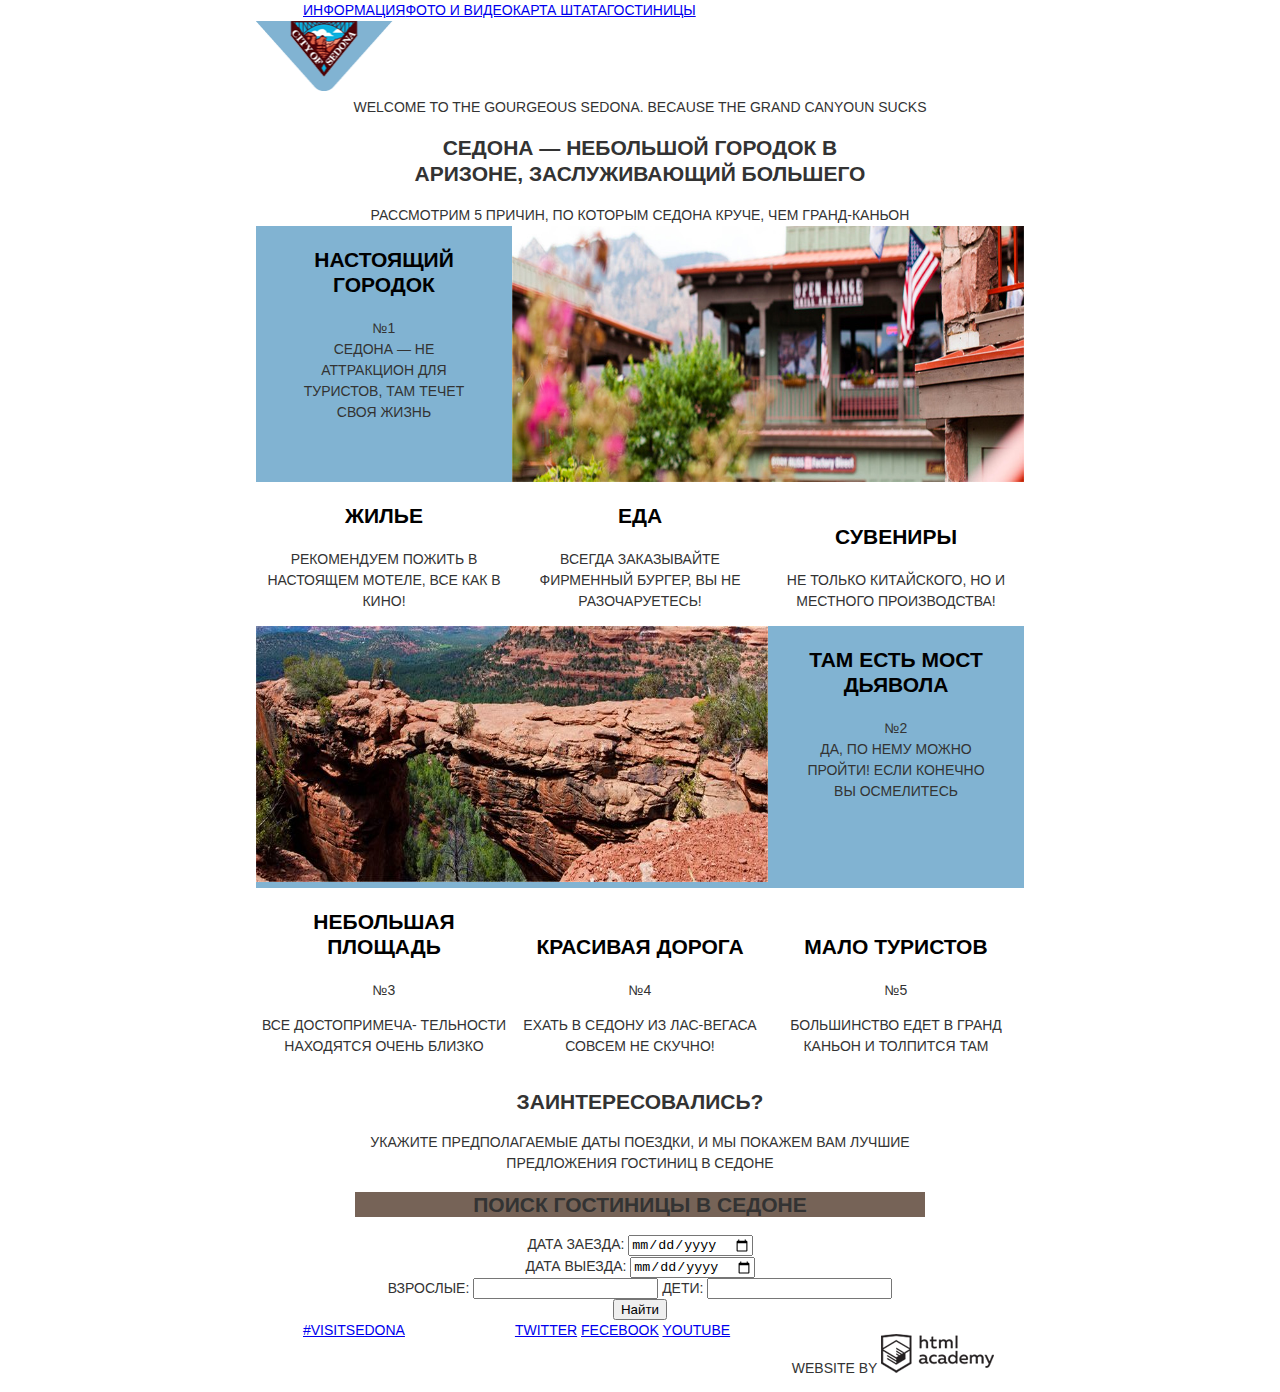
==== index.html @ 5620d28d "сетка" ====
<!DOCTYPE html>
<html lang="ru">
<head>
    <meta charset="utf-8">
    <title>Седона</title>
    <link rel="stylesheet" type="text/css" href="css/normolize.css">
    <link rel="stylesheet" href="css/style.css">
</head>
<body>
    <header class="main-header container">
        <nav class="main-navigation">
            <ul>
                <li><a href="#">Информация</a></li>
                <li><a href="#">Фото и видео</a></li>
                <li><a href="#">Карта штата</a></li>
                <li><a href="hotels.html">Гостиницы</a></li>
            </ul>
            <a class="main-logo">
                <img class="main-label" src="img/logo.png" alt="city of sedona" width="137" height="70">
            </a>
        </nav>
    </header>

    <main class="container">
        <section class="promo text-alignment">
            <span class="promo-logo">Welcome To the gourgeous Sedona. Because the Grand Canyoun Sucks</span>
        </section>
        <h2 class="slogan">Седона — небольшой городок в Аризоне, заслуживающий большего</h2>
        <section class="features">
            <div class="slogan-features">
                <span>Рассмотрим 5 причин, по которым Седона круче, чем Гранд-Каньон</span>
            </div>
            <figure class="feature clearfix">
                <img class="block-right" src="img/feature-1.jpg" alt="Город - Седона" width="800" height="256">
                <div class="info-feature block-left">
                    <h3>Настоящий городок</h3>
                    <span>№1</span>
                    <figcaption>Седона — не аттракцион для туристов, там течет своя жизнь</figcaption>
                </div>
            </figure>

            <ul class="attractions column-grid">
                <li>
                    <h3>Жилье</h3>
                    <p>Рекомендуем пожить в настоящем мотеле, все как в кино!</p>
                </li>
                <li>
                    <h3>Еда</h3>
                    <p>Всегда заказывайте фирменный бургер, вы не разочаруетесь!</p>
                </li>
                <li>
                    <h3>Сувениры</h3>
                    <p>Не только китайского, но и местного производства!</p>
                </li>
            </ul>

            <figure class="feature clearfix">
                <img class="box-left" src="img/feature-2.jpg" alt="Город - Седона" width="800" height="256">
                <div class="info-feature block-right">
                    <h3>Там есть мост дьявола</h3>
                    <span>№2</span>
                    <figcaption>Да, по нему можно пройти! Если конечно вы осмелитесь</figcaption>
                </div>
            </figure>

            <ul class="features-3-5 column-grid">
                <li>
                    <h3>Небольшая площадь</h3>
                    <span>№3</span>
                    <p>Все достопримеча- тельности находятся очень близко</p>
                </li>
                <li>
                    <h3>Красивая дорога</h3>
                    <span>№4</span>
                    <p>Ехать в Седону из Лас-Вегаса совсем не скучно!</p>
                </li>
                <li>
                    <h3>Мало туристов</h3>
                    <span>№5</span>
                    <p>Большинство едет в гранд каньон и толпится там</p>
                </li>
            </ul>
        </section>

        <section class="index-form container text-alignment">
            <h2>Заинтересовались?</h2>
            <span>Укажите предполагаемые даты поездки, и мы покажем вам лучшие предложения гостиниц в Седоне</span>
            <section class="card">
                <h2>Поиск гостиницы в Седоне</h2>
                <form class="card-form" action="?" method="get" name="index-form">
                    <label>Дата заезда:
                        <input type="date" name="arrival-date">
                        <i class="icon-calendar" tabindex="0"></i>
                    </label>
                    <label>Дата выезда:
                        <input type="date" name="date-departure">
                        <i class="icon-calendar" tabindex="0"></i>
                    </label>
                    <div class="form-people">
                        <label>Взрослые:
                            <i class="icon-plus" tabindex="0"></i>
                            <input type="number" name="adult" min="1">
                            <i class="icon-minus" tabindex="0"></i>
                        </label>
                        <label>Дети:
                            <i class="icon-plus" tabindex="0"></i>
                            <input type="number" name="child" min="0">
                            <i class="icon-minus" tabindex="0"></i>
                        </label>
                    </div>
                    <button type="submit" class="btn">Найти</button>
                </form>
            </section>
        </section>
    </main>

    <footer class="main-footer container clearfix">
        <div class="footer-hashtag block-left">
            <a href="#">#visitsedona</a>
        </div>
        <div class="footer-social block-left">
            <a class="social-btn social-btn-tw" href="#">Twitter</a>
            <a class="social-btn social-btn-fb" href="#">Fecebook</a>
            <a class="social-btn social-btn-inst" href="#">Youtube</a>
        </div>
        <div class="footer-copyright block-right">
            <p>Website by
                <a href="https://htmlacademy.ru"><img src="img/copyright.png" alt="htmlacademy" width="113" height="39"></a>
            </p>
        </div>
    </footer>
</body>
</html>
---- css/style.css ----
body {
    font-family: "PT Sans", "Tahoma", sans-serif;
    font-size: 14px;
    line-height: 1.5;
    color: #333;
    text-transform: uppercase;
    margin: 0;
    padding: 0;
}

h2 {
    font-size: 21px;
    line-height: 1.238;
}

h3 {
    font-size: 21px;
    line-height: 1.2;
    color: #000;
}

.block-left{
    float: left;
}

.block-right{
    float: right;
}

.container {
    margin: 0 auto;
    width: 768px;
    box-sizing: border-box;
}

.clearfix::after {
    content: "";
    clear: both;
    display: table;
}

.text-alignment{
    text-align: center;
}

.main-navigation ul{
    font-size: 0;
    padding-left: 47px;
    padding-right: 47px;
}

.main-navigation li{
    display: inline-block;
    font-size: 14px;
}

/*index*/

.slogan {
    text-align: center;
    width: 460px;
    margin-left: auto;
    margin-right: auto;
}

.slogan-features{
    text-align: center;
}

.feature {
    background-color: #81b3d2;
    margin: 0;
}

.feature img {
    width: 512px;
}

.feature .info-feature {
    box-sizing: border-box;
    width: 256px;
    text-align: center ;
    padding-left: 30px;
    padding-right: 30px;
}

.column-grid {
    font-size: 0;
    padding: 0;
    text-align: center;
}

.column-grid li {
    display: inline-block;
    width: 256px;
    font-size: 14px;
}

.index-form {
    width: 570px;
}

.card h2 {
    background-color: #766357;
    height: 25px;
}

.card-form > label {
    display: block;
}

/*hotels*/

.container-hotels {
    padding-left: 46px;
    padding-right: 46px;
}

.hotels-form fieldset {
    width: 160px;
    padding: 0;
}

.hotels-form fieldset:first-child {
    margin-right: 80px;
}

.hotels-form fieldset:last-of-type {
    width: 230px;
}

.hotels-form label {
    display: block;
    di
}

.hotels-form .btn {
    margin-right: 45px;
}

.sorting {
    padding: 0;
    font-size: 0;
}

.sorting li{
    display: inline-block;
    font-size: 12px
}

.search-results {
    border-collapse: collapse;
    width: 100%;
}

 .td-image{
     width: 135px;
 }

.main-footer {
    padding-left: 47px;
    padding-right: 30px;
}

.footer-social {
    padding-left: 110px;
}
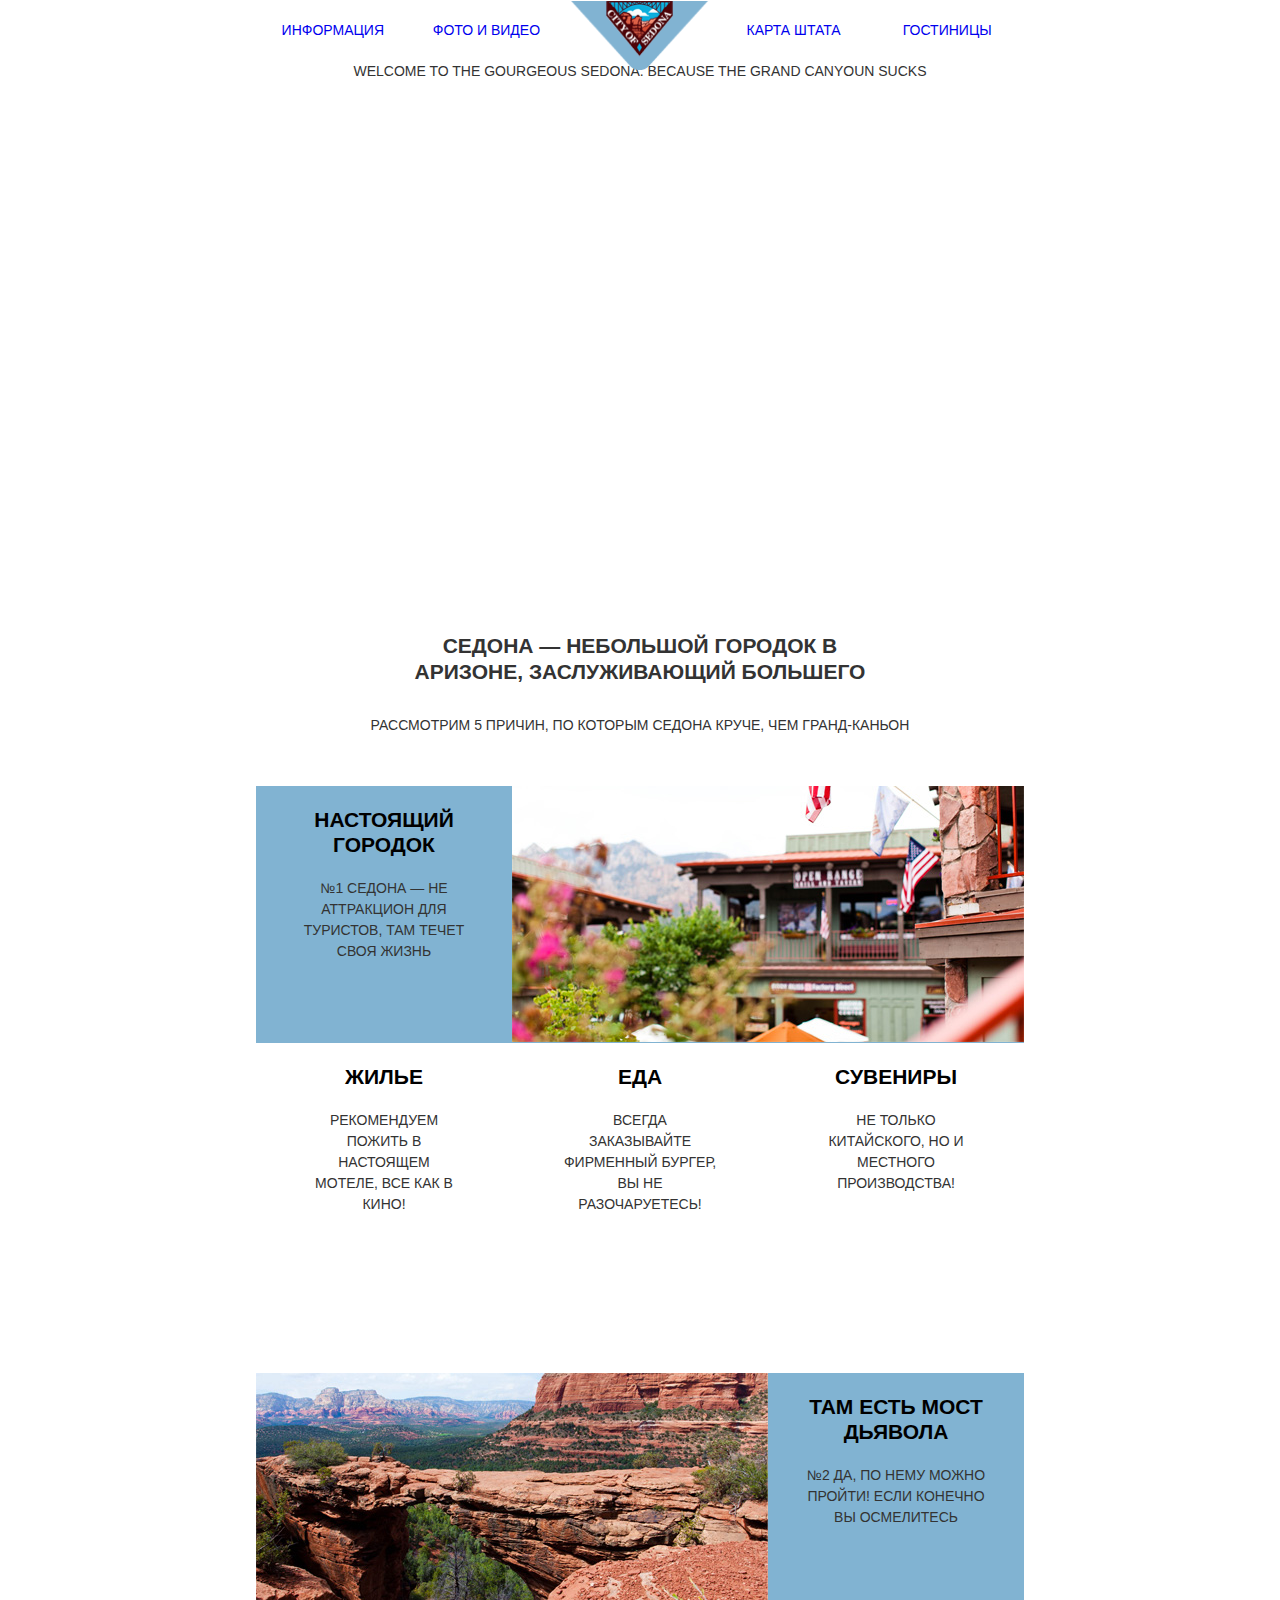
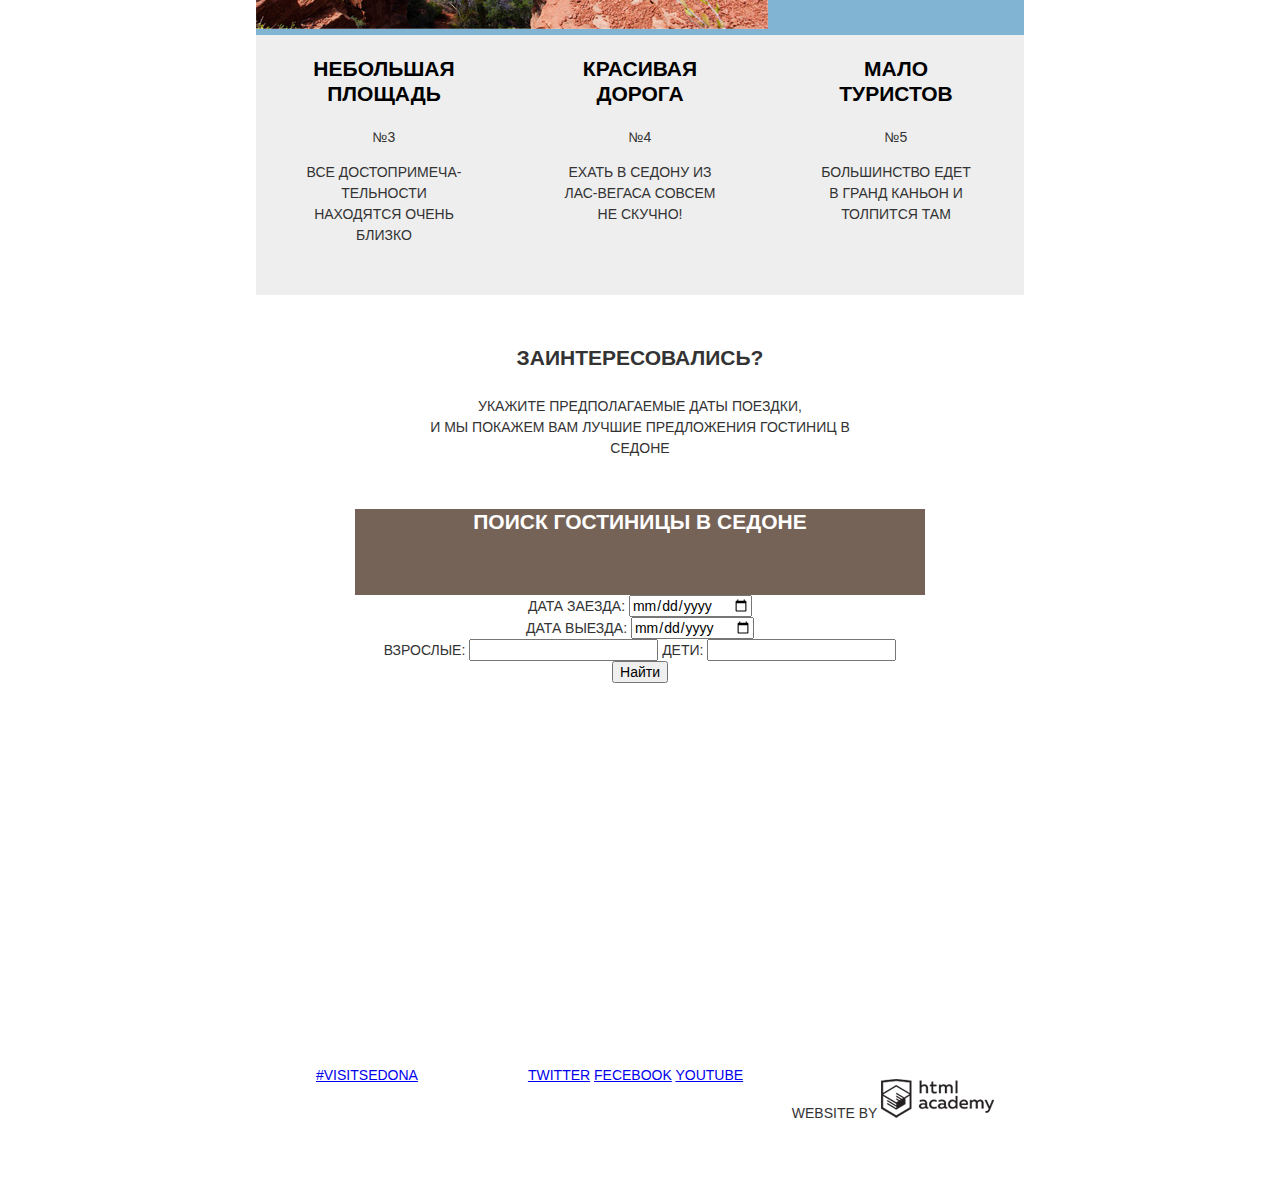
==== commit 9f86752c: "сетка" ====
--- a/index.html
+++ b/index.html
@@ -3,26 +3,26 @@
 <head>
     <meta charset="utf-8">
     <title>Седона</title>
-    <link rel="stylesheet" type="text/css" href="css/normolize.css">
+    <link rel="stylesheet" type="text/css" href="css/normalize.css">
     <link rel="stylesheet" href="css/style.css">
 </head>
 <body>
     <header class="main-header container">
         <nav class="main-navigation">
-            <ul>
+            <ul class="clearfix">
                 <li><a href="#">Информация</a></li>
                 <li><a href="#">Фото и видео</a></li>
+                <li><a href="hotels.html">Гостиницы</a></li>
                 <li><a href="#">Карта штата</a></li>
-                <li><a href="hotels.html">Гостиницы</a></li>
             </ul>
             <a class="main-logo">
-                <img class="main-label" src="img/logo.png" alt="city of sedona" width="137" height="70">
+                <img src="img/logo.png" alt="city of sedona" width="137" height="70">
             </a>
         </nav>
     </header>
 
     <main class="container">
-        <section class="promo text-alignment">
+        <section class="promo text-center">
             <span class="promo-logo">Welcome To the gourgeous Sedona. Because the Grand Canyoun Sucks</span>
         </section>
         <h2 class="slogan">Седона — небольшой городок в Аризоне, заслуживающий большего</h2>
@@ -32,11 +32,11 @@
             </div>
             <figure class="feature clearfix">
                 <img class="block-right" src="img/feature-1.jpg" alt="Город - Седона" width="800" height="256">
-                <div class="info-feature block-left">
+                <figcaption class="info-feature block-left">
                     <h3>Настоящий городок</h3>
                     <span>№1</span>
-                    <figcaption>Седона — не аттракцион для туристов, там течет своя жизнь</figcaption>
-                </div>
+                    <span>Седона — не аттракцион для туристов, там течет своя жизнь</span>
+                </figcaption>
             </figure>
 
             <ul class="attractions column-grid">
@@ -56,11 +56,11 @@
 
             <figure class="feature clearfix">
                 <img class="box-left" src="img/feature-2.jpg" alt="Город - Седона" width="800" height="256">
-                <div class="info-feature block-right">
+                <figcaption class="info-feature block-right">
                     <h3>Там есть мост дьявола</h3>
                     <span>№2</span>
-                    <figcaption>Да, по нему можно пройти! Если конечно вы осмелитесь</figcaption>
-                </div>
+                    <span>Да, по нему можно пройти! Если конечно вы осмелитесь</span>
+                </figcaption>
             </figure>
 
             <ul class="features-3-5 column-grid">
@@ -82,11 +82,13 @@
             </ul>
         </section>
 
-        <section class="index-form container text-alignment">
-            <h2>Заинтересовались?</h2>
-            <span>Укажите предполагаемые даты поездки, и мы покажем вам лучшие предложения гостиниц в Седоне</span>
+        <section class="index-form container text-center">
+            <h2 class="slogan-form">Заинтересовались?</h2>
+            <span>Укажите предполагаемые даты поездки,<br> и мы покажем вам лучшие предложения гостиниц в Седоне</span>
             <section class="card">
-                <h2>Поиск гостиницы в Седоне</h2>
+                <section class="text-center">
+                    <h2>Поиск гостиницы в Седоне</h2>
+                </section>
                 <form class="card-form" action="?" method="get" name="index-form">
                     <label>Дата заезда:
                         <input type="date" name="arrival-date">
--- a/css/style.css
+++ b/css/style.css
@@ -1,3 +1,7 @@
+*, *::before, *::after {
+    box-sizing: border-box;
+}
+
 body {
     font-family: "PT Sans", "Tahoma", sans-serif;
     font-size: 14px;
@@ -6,6 +10,9 @@
     text-transform: uppercase;
     margin: 0;
     padding: 0;
+    display: flex;
+    flex-direction: column;
+    min-height: 100vh;
 }
 
 h2 {
@@ -19,18 +26,31 @@
     color: #000;
 }
 
-.block-left{
+img {
+    max-width: 100%;
+    height: auto;
+}
+
+main {
+    flex-grow: 1;
+}
+
+.block-left {
     float: left;
 }
 
-.block-right{
+.block-right {
     float: right;
 }
 
 .container {
-    margin: 0 auto;
+    margin-left: auto;
+    margin-right: auto;
     width: 768px;
-    box-sizing: border-box;
+}
+
+.container-padded {
+padding: 0 46px;
 }
 
 .clearfix::after {
@@ -39,36 +59,71 @@
     display: table;
 }
 
-.text-alignment{
-    text-align: center;
-}
-
-.main-navigation ul{
+.text-center {
+    text-align: center;
+}
+
+.main-navigation {
+    position: relative;
+}
+
+.main-navigation ul {
     font-size: 0;
-    padding-left: 47px;
-    padding-right: 47px;
-}
-
-.main-navigation li{
+    margin: 0;
+    padding: 0;
+    list-style: none;
+}
+
+.main-navigation li {
     display: inline-block;
+    vertical-align: middle;
+    width: 20%;
     font-size: 14px;
 }
 
+.main-navigation li:nth-last-child(-n+2) {
+    float: right;
+    text-align: right;
+}
+
+.main-navigation a {
+    display: block;
+    text-align: center;
+    text-decoration: none;
+    padding-top: 20px;
+    padding-bottom: 20px;
+}
+
+.main-logo {
+    position: absolute;;
+    top: 0;
+    left: 50%;
+    transform: translate(-50%, -19px);
+  }
+
 /*index*/
 
+.promo {
+    height: 512px;
+}
+
 .slogan {
     text-align: center;
-    width: 460px;
+    width: 470px;
+    margin-top: 60px;
+    margin-bottom: 30px;
     margin-left: auto;
     margin-right: auto;
 }
 
-.slogan-features{
-    text-align: center;
+.slogan-features {
+    text-align: center;
+    margin-bottom: 50px;
 }
 
 .feature {
     background-color: #81b3d2;
+    min-height: 257px;
     margin: 0;
 }
 
@@ -77,13 +132,16 @@
 }
 
 .feature .info-feature {
-    box-sizing: border-box;
     width: 256px;
     text-align: center ;
     padding-left: 30px;
     padding-right: 30px;
 }
 
+.attractions {
+    min-height: 330px;
+}
+
 .column-grid {
     font-size: 0;
     padding: 0;
@@ -94,15 +152,47 @@
     display: inline-block;
     width: 256px;
     font-size: 14px;
+    vertical-align: top;
+    padding-left: 50px;
+    padding-right: 50px;
+}
+
+.features-3-5 {
+    background-color: #eee;
+    min-height: 260px;
 }
 
 .index-form {
     width: 570px;
 }
 
+.index-form .slogan-form {
+    margin-top: 50px;
+    margin-bottom: 25px;
+}
+
+.index-form span {
+    width: 450px;
+    display: inline-block;
+    vertical-align: middle;
+}
+
+.card{
+    margin-top: 50px;
+}
+
+.card .text-center {
+    background-color: #766357;
+    min-height: 86px;
+}
+
 .card h2 {
-    background-color: #766357;
-    height: 25px;
+    color: #fff;
+}
+
+.card-form {
+    min-height: 390px;
+    margin-bottom: 80px;
 }
 
 .card-form > label {
@@ -116,9 +206,17 @@
     padding-right: 46px;
 }
 
+.hotels-form {
+    padding-top: 25px;
+    padding-bottom: 30px;
+    height: 217px;
+}
+
 .hotels-form fieldset {
     width: 160px;
     padding: 0;
+    margin: 0;
+    border: none;
 }
 
 .hotels-form fieldset:first-child {
@@ -131,34 +229,83 @@
 
 .hotels-form label {
     display: block;
-    di
 }
 
 .hotels-form .btn {
     margin-right: 45px;
 }
 
+.result-sorting{
+    padding-top: 30px;
+    padding-bottom: 30px;
+}
+
 .sorting {
     padding: 0;
     font-size: 0;
 }
 
-.sorting li{
+.sorting li {
     display: inline-block;
+    vertical-align: middle;
     font-size: 12px
 }
 
+.sorting li:first-child {
+    margin-right: 40px;
+}
+
+.sorting li:last-child {
+    margin-left: 120px;
+}
+
+.button-sorting {
+    padding: 0;
+}
+
+.button-sorting {
+    margin-right: 35px;
+}
+
+.button-sorting:last-child {
+    margin-right: 0;
+}
+
+.ascending {
+    margin-right: 12px;
+}
+
 .search-results {
+    width: 100%;
     border-collapse: collapse;
-    width: 100%;
-}
-
- .td-image{
-     width: 135px;
- }
+}
+
+.search-results tr {
+    border-top: 1px solid #e5e5e5;
+    border-bottom: 1px solid #e5e5e5;
+}
+
+.search-results td {
+    height: 150px;
+}
+
+.td-image {
+    padding-left: 46px;
+    width: 180px;
+}
+
+.td-info {
+    padding-left: 30px;
+    padding-right: 46px;
+}
+
+.td-info h3 {
+    margin: 0;
+}
 
 .main-footer {
-    padding-left: 47px;
+    min-height: 120px;
+    padding-left: 60px;
     padding-right: 30px;
 }
 
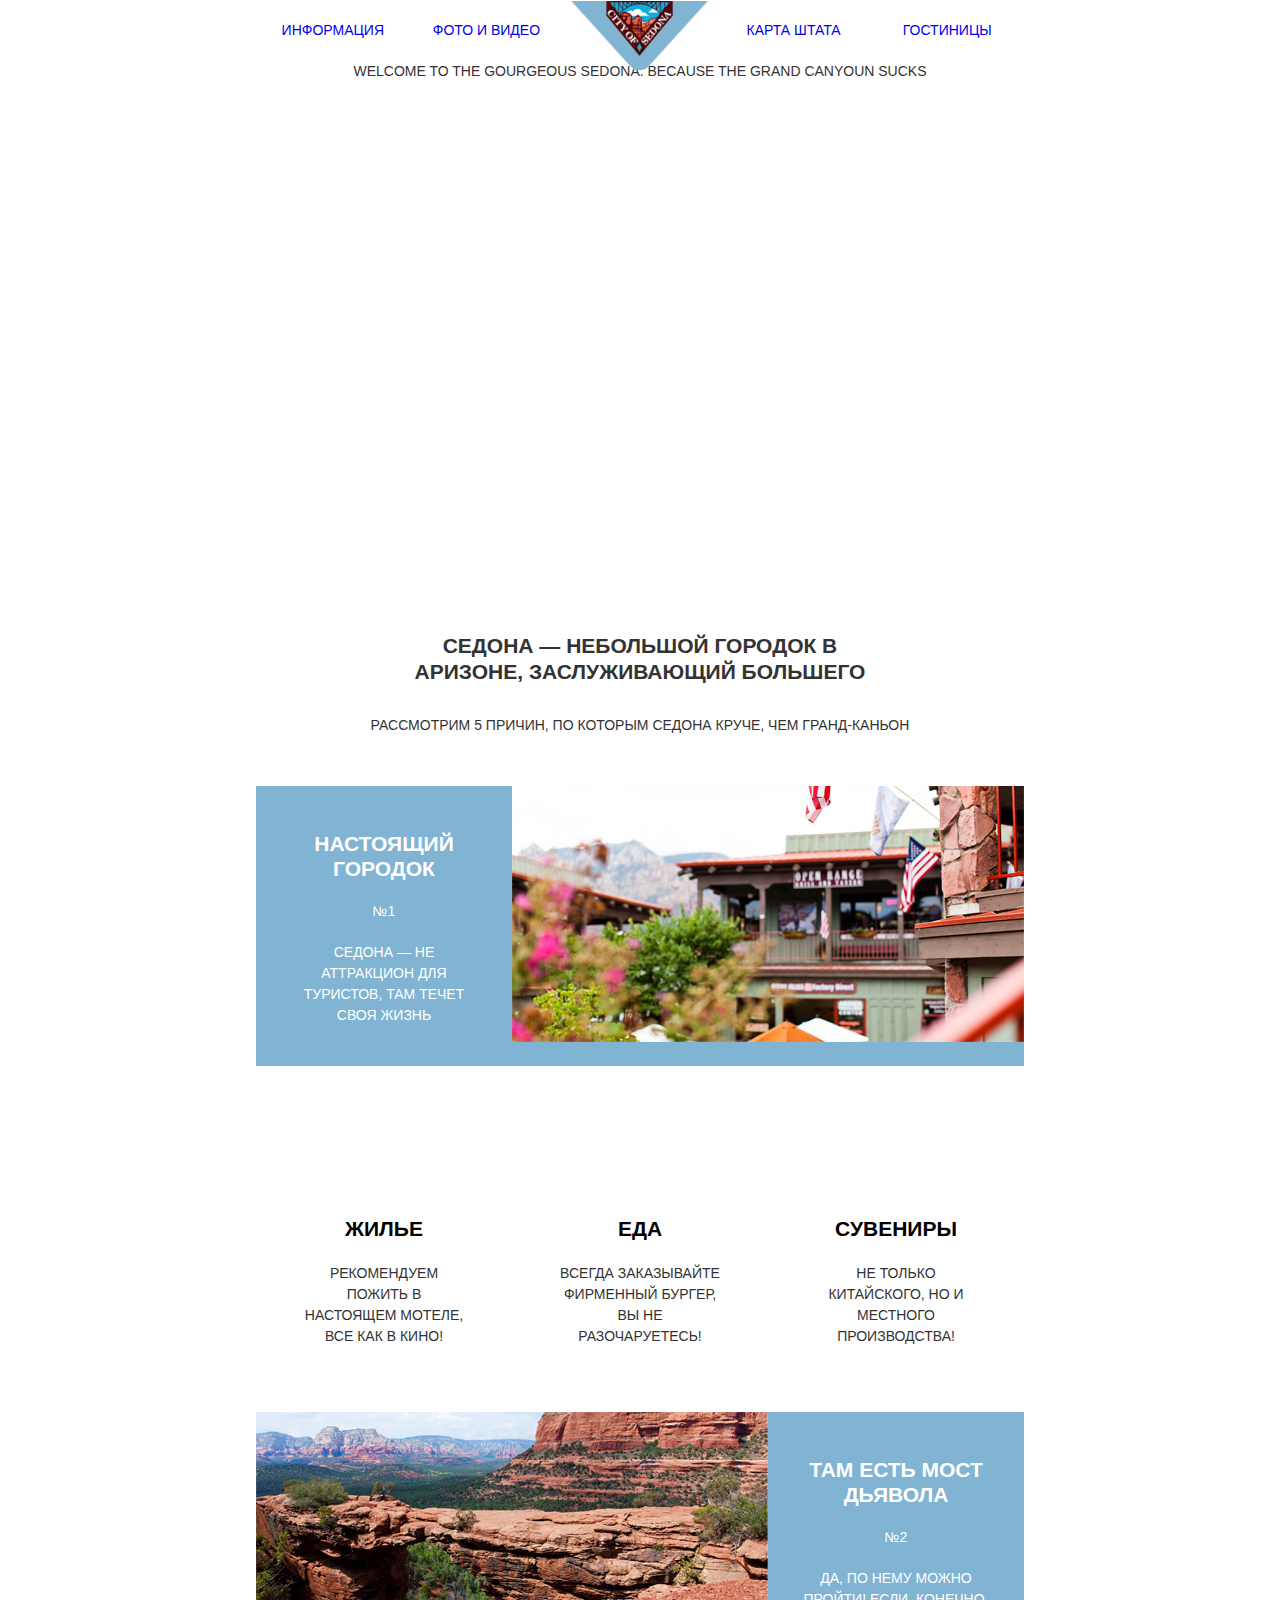
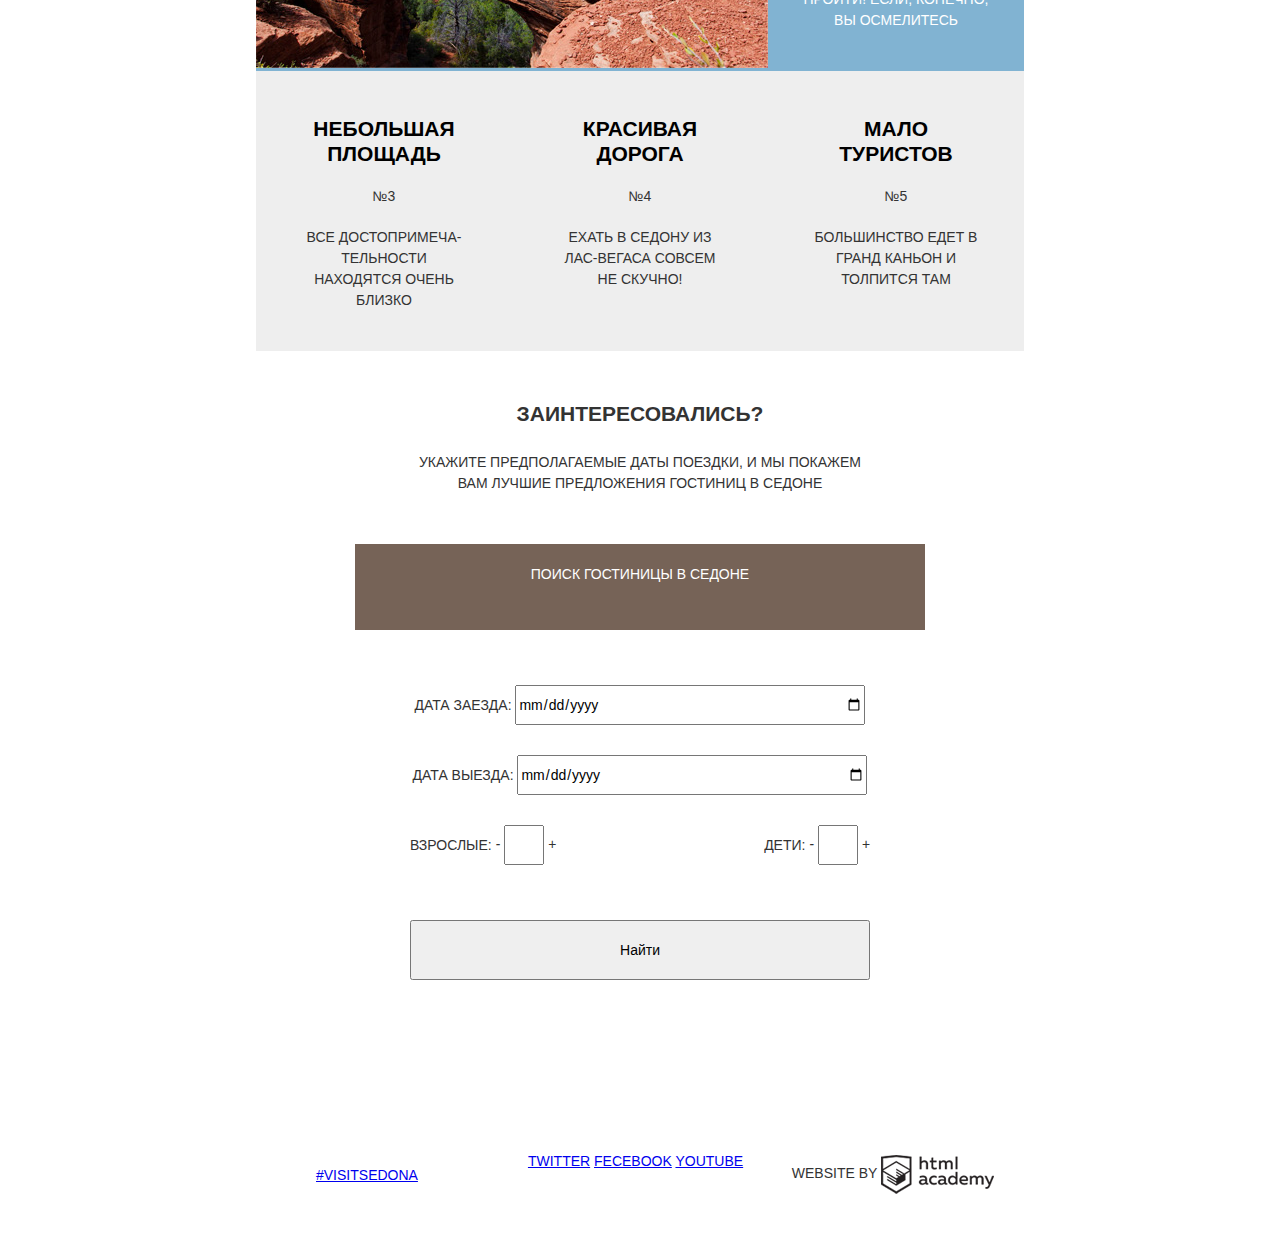
==== commit 8fbf6a30: "сеика" ====
--- a/index.html
+++ b/index.html
@@ -31,10 +31,10 @@
                 <span>Рассмотрим 5 причин, по которым Седона круче, чем Гранд-Каньон</span>
             </div>
             <figure class="feature clearfix">
-                <img class="block-right" src="img/feature-1.jpg" alt="Город - Седона" width="800" height="256">
+                <img class="block-right" src="img/feature-1.jpg" alt="Город - Седона" width="512" height="256">
                 <figcaption class="info-feature block-left">
                     <h3>Настоящий городок</h3>
-                    <span>№1</span>
+                    <span class="number-feature">№1</span>
                     <span>Седона — не аттракцион для туристов, там течет своя жизнь</span>
                 </figcaption>
             </figure>
@@ -55,28 +55,28 @@
             </ul>
 
             <figure class="feature clearfix">
-                <img class="box-left" src="img/feature-2.jpg" alt="Город - Седона" width="800" height="256">
+                <img class="block-left" src="img/feature-2.jpg" alt="Город - Седона" width="512" height="256">
                 <figcaption class="info-feature block-right">
                     <h3>Там есть мост дьявола</h3>
-                    <span>№2</span>
-                    <span>Да, по нему можно пройти! Если конечно вы осмелитесь</span>
+                    <span class="number-feature">№2</span>
+                    <span>Да, по нему можно пройти! Если, конечно, вы осмелитесь</span>
                 </figcaption>
             </figure>
 
             <ul class="features-3-5 column-grid">
                 <li>
                     <h3>Небольшая площадь</h3>
-                    <span>№3</span>
+                    <span class="number-feature">№3</span>
                     <p>Все достопримеча- тельности находятся очень близко</p>
                 </li>
                 <li>
                     <h3>Красивая дорога</h3>
-                    <span>№4</span>
+                    <span class="number-feature">№4</span>
                     <p>Ехать в Седону из Лас-Вегаса совсем не скучно!</p>
                 </li>
                 <li>
                     <h3>Мало туристов</h3>
-                    <span>№5</span>
+                    <span class="number-feature">№5</span>
                     <p>Большинство едет в гранд каньон и толпится там</p>
                 </li>
             </ul>
@@ -84,31 +84,29 @@
 
         <section class="index-form container text-center">
             <h2 class="slogan-form">Заинтересовались?</h2>
-            <span>Укажите предполагаемые даты поездки,<br> и мы покажем вам лучшие предложения гостиниц в Седоне</span>
+            <span>Укажите предполагаемые даты поездки, и мы покажем вам лучшие предложения гостиниц в Седоне</span>
             <section class="card">
-                <section class="text-center">
-                    <h2>Поиск гостиницы в Седоне</h2>
-                </section>
+                <a href="#">Поиск гостиницы в Седоне</a>
                 <form class="card-form" action="?" method="get" name="index-form">
-                    <label>Дата заезда:
-                        <input type="date" name="arrival-date">
-                        <i class="icon-calendar" tabindex="0"></i>
-                    </label>
-                    <label>Дата выезда:
-                        <input type="date" name="date-departure">
-                        <i class="icon-calendar" tabindex="0"></i>
-                    </label>
-                    <div class="form-people">
-                        <label>Взрослые:
-                            <i class="icon-plus" tabindex="0"></i>
-                            <input type="number" name="adult" min="1">
-                            <i class="icon-minus" tabindex="0"></i>
-                        </label>
-                        <label>Дети:
-                            <i class="icon-plus" tabindex="0"></i>
-                            <input type="number" name="child" min="0">
-                            <i class="icon-minus" tabindex="0"></i>
-                        </label>
+                    <label>Дата заезда:</label>
+                    <input type="date" name="arrival-date">
+                    <i class="icon-calendar" tabindex="0"></i>
+                    <label>Дата выезда:</label>
+                    <input type="date" name="date-departure">
+                    <i class="icon-calendar" tabindex="0"></i>
+                    <div class="form-people clearfix">
+                        <div class="block-left">
+                            <label class="adults-form" for="adult">Взрослые:</label>
+                            <i class="icon-plus" tabindex="0">-</i>
+                            <input type="number" id="adult" name="adult" min="1">
+                            <i class="icon-minus" tabindex="0">+</i>
+                        </div>
+                        <div class="block-right">
+                            <label class="children-form" for="child">Дети:</label>
+                            <i class="icon-plus" tabindex="0">-</i>
+                            <input type="number" id="child" name="child" min="0">
+                            <i class="icon-minus" tabindex="0">+</i>
+                        </div>
                     </div>
                     <button type="submit" class="btn">Найти</button>
                 </form>
--- a/css/style.css
+++ b/css/style.css
@@ -50,7 +50,7 @@
 }
 
 .container-padded {
-padding: 0 46px;
+    padding: 0 46px;
 }
 
 .clearfix::after {
@@ -104,16 +104,13 @@
 /*index*/
 
 .promo {
-    height: 512px;
+    min-height: 512px;
 }
 
 .slogan {
     text-align: center;
     width: 470px;
-    margin-top: 60px;
-    margin-bottom: 30px;
-    margin-left: auto;
-    margin-right: auto;
+    margin: 60px auto 30px;
 }
 
 .slogan-features {
@@ -123,7 +120,7 @@
 
 .feature {
     background-color: #81b3d2;
-    min-height: 257px;
+    min-height: 256px;
     margin: 0;
 }
 
@@ -131,15 +128,39 @@
     width: 512px;
 }
 
+ .number-feature {
+    display: block;
+ }
+
 .feature .info-feature {
     width: 256px;
-    text-align: center ;
-    padding-left: 30px;
-    padding-right: 30px;
-}
-
-.attractions {
+    text-align: center;;
+    padding: 45px 30px 40px;
+    color: #fff;
+}
+
+.info-feature h3{
+    margin: 0;
+    color: #fff;
+}
+
+.number-feature {
+    margin-top: 20px;
+    margin-bottom: 20px;
+}
+
+.attractions li {
     min-height: 330px;
+    padding-top: 150px;
+    padding-bottom: 65px;
+}
+
+.attractions h3 {
+    margin-top: 0;
+}
+
+.attractions p {
+    margin: 0;
 }
 
 .column-grid {
@@ -153,13 +174,23 @@
     width: 256px;
     font-size: 14px;
     vertical-align: top;
-    padding-left: 50px;
-    padding-right: 50px;
+    padding-left: 46px;
+    padding-right: 46px;
 }
 
 .features-3-5 {
     background-color: #eee;
     min-height: 260px;
+    padding-top: 45px;
+    padding-bottom: 40px;
+}
+
+.features-3-5 h3{
+    margin: 0;
+}
+
+.features-3-5 p{
+    margin: 0;
 }
 
 .index-form {
@@ -181,22 +212,57 @@
     margin-top: 50px;
 }
 
-.card .text-center {
+.card a {
+    color: #fff;
+    display: block;
+    text-align: center;
+    text-decoration: none;
+    padding-top: 20px;
+    padding-bottom: 20px;
     background-color: #766357;
     min-height: 86px;
-}
-
-.card h2 {
-    color: #fff;
+    vertical-align: middle;
 }
 
 .card-form {
     min-height: 390px;
+    padding: 55px;
     margin-bottom: 80px;
 }
 
-.card-form > label {
-    display: block;
+.form-people {
+    margin-bottom: 55px;
+}
+
+.card-form label,
+.card-form input {
+    display: inline-block;
+    vertical-align: middle;
+    font-size: 14px;
+}
+
+ .card-form > label,
+ .card-form > input {
+    margin-bottom: 30px;
+}
+
+.card-form input{
+    height: 40px;
+}
+
+.card-form input[type="date"] {
+    width: 350px;
+}
+
+.card-form input[type="number"] {
+    width: 40px;
+}
+
+.card-form button {
+    width: 460px;
+    height: 60px;
+    padding: 0;
+    margin: 0;
 }
 
 /*hotels*/
@@ -209,7 +275,7 @@
 .hotels-form {
     padding-top: 25px;
     padding-bottom: 30px;
-    height: 217px;
+    max-height: 217px;
 }
 
 .hotels-form fieldset {
@@ -223,16 +289,24 @@
     margin-right: 80px;
 }
 
-.hotels-form fieldset:last-of-type {
-    width: 230px;
-}
-
-.hotels-form label {
-    display: block;
+.form-hotels-checkbox label,
+.form-hotels-checkbox input {
+    display: inline-block;
+}
+
+.form-hotels-checkbox div{
+    margin-bottom: 25px;
+}
+
+.form-hotels-checkbox legend{
+    margin-bottom: 30px;
 }
 
 .hotels-form .btn {
     margin-right: 45px;
+    margin-top: 30px;
+    height: 40px;
+    width: 140px;
 }
 
 .result-sorting{
@@ -271,7 +345,7 @@
     margin-right: 0;
 }
 
-.ascending {
+.sort-ascending {
     margin-right: 12px;
 }
 
@@ -297,10 +371,41 @@
 .td-info {
     padding-left: 30px;
     padding-right: 46px;
+    vertical-align: top;
 }
 
 .td-info h3 {
     margin: 0;
+    margin-top: 30px;
+}
+
+.price-hotel {
+    margin-top: 10px;
+    margin-bottom: 15px;
+}
+
+.property-type {
+    display: inline-block;
+    width: 120px;
+}
+
+.info-btn {
+    margin-right: 7px;
+}
+
+.stars {
+    margin-top: 30px;
+    margin-bottom: 40px;
+    text-align: right;
+}
+
+.star {
+    font-style: normal;
+    color: #81b3d2;
+}
+
+.raiting {
+    display: block;
 }
 
 .main-footer {
@@ -309,6 +414,29 @@
     padding-right: 30px;
 }
 
+.footer-hashtag {
+    margin-top: 50px;
+    margin-bottom: 50px;
+    min-height: 25px;
+}
+
 .footer-social {
-    padding-left: 110px;
-}
+    margin-top: 36px;
+    margin-bottom: 36px;
+    margin-left: 110px;
+    min-height: 48px;
+}
+
+.footer-copyright {
+    margin-top: 40px;
+    margin-bottom: 40px;
+    min-height: 39px;
+}
+
+.footer-copyright p {
+    margin: 0;
+}
+
+.footer-copyright img{
+    vertical-align: middle;
+}
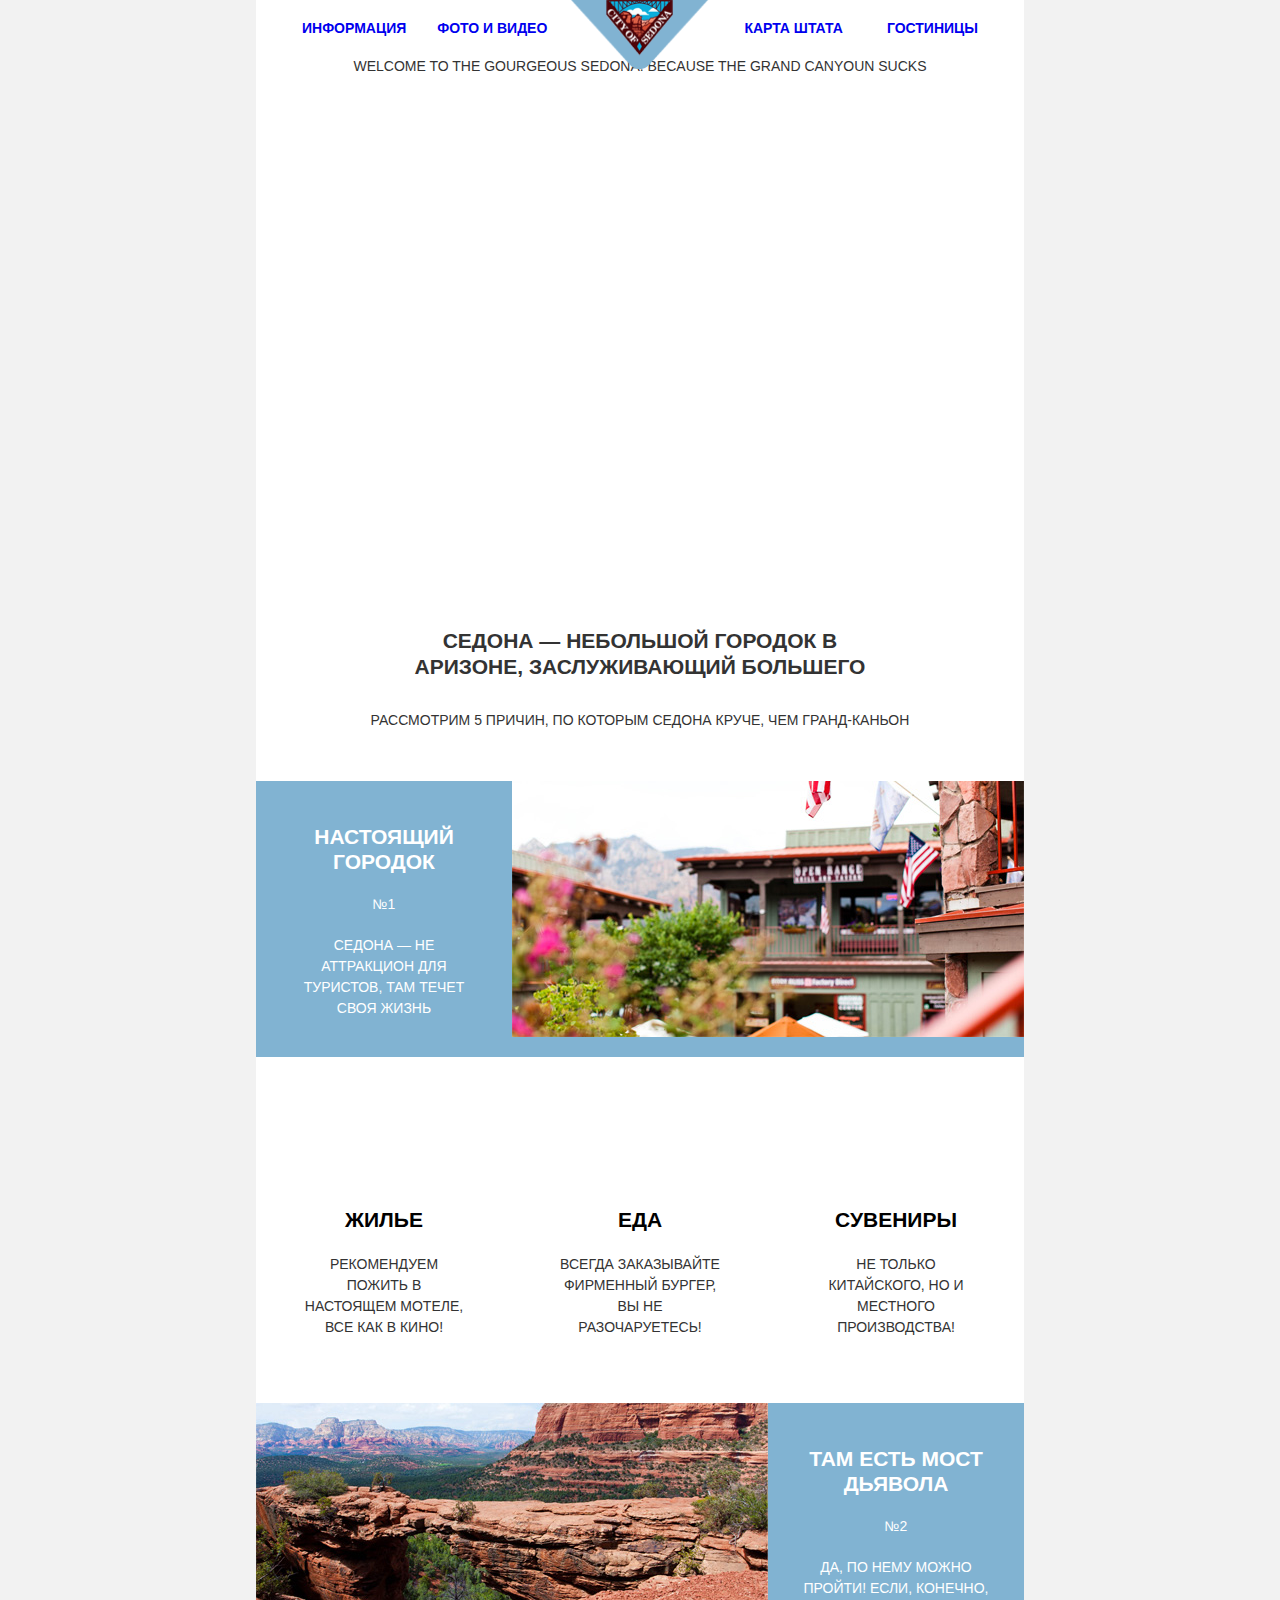
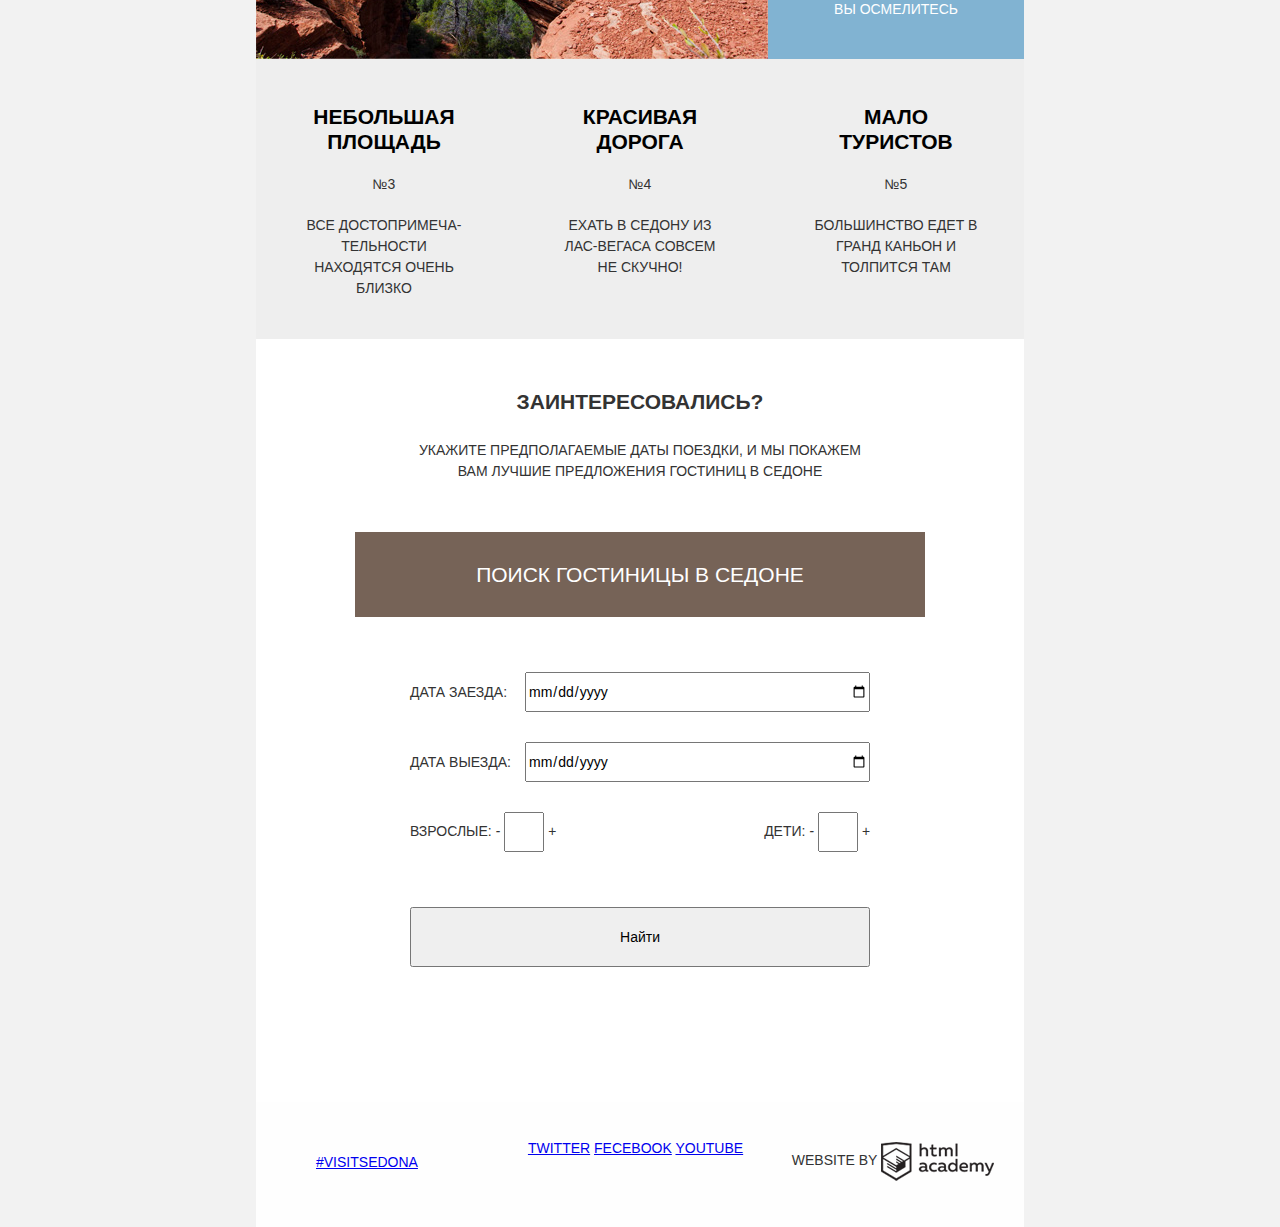
==== commit e2dba824: "сетки" ====
--- a/index.html
+++ b/index.html
@@ -7,7 +7,7 @@
     <link rel="stylesheet" href="css/style.css">
 </head>
 <body>
-    <header class="main-header container">
+    <header class="main-header container container-padded">
         <nav class="main-navigation">
             <ul class="clearfix">
                 <li><a href="#">Информация</a></li>
@@ -88,12 +88,16 @@
             <section class="card">
                 <a href="#">Поиск гостиницы в Седоне</a>
                 <form class="card-form" action="?" method="get" name="index-form">
-                    <label>Дата заезда:</label>
-                    <input type="date" name="arrival-date">
-                    <i class="icon-calendar" tabindex="0"></i>
-                    <label>Дата выезда:</label>
-                    <input type="date" name="date-departure">
-                    <i class="icon-calendar" tabindex="0"></i>
+                    <div class="form-date clearfix">
+                        <label class="block-left">Дата заезда:</label>
+                        <input type="date" name="arrival-date" class="block-right">
+                        <i class="icon-calendar" tabindex="0"></i>
+                    </div>
+                    <div class="form-date clearfix">
+                        <label class="block-left">Дата выезда:</label>
+                        <input type="date" name="date-departure" class="block-right">
+                        <i class="icon-calendar" tabindex="0"></i>
+                    </div>
                     <div class="form-people clearfix">
                         <div class="block-left">
                             <label class="adults-form" for="adult">Взрослые:</label>
--- a/css/style.css
+++ b/css/style.css
@@ -13,6 +13,7 @@
     display: flex;
     flex-direction: column;
     min-height: 100vh;
+    background-color: #f2f2f2;
 }
 
 h2 {
@@ -33,6 +34,7 @@
 
 main {
     flex-grow: 1;
+    background-color: #fff;
 }
 
 .block-left {
@@ -63,42 +65,45 @@
     text-align: center;
 }
 
+/*header*/
+
+.main-header{
+        background-color: #fff;
+}
+
 .main-navigation {
     position: relative;
 }
 
 .main-navigation ul {
-    font-size: 0;
     margin: 0;
     padding: 0;
     list-style: none;
 }
 
 .main-navigation li {
-    display: inline-block;
-    vertical-align: middle;
+    float: left;
     width: 20%;
     font-size: 14px;
 }
 
-.main-navigation li:nth-last-child(-n+2) {
+.main-navigation li:nth-child(n+3) {
     float: right;
     text-align: right;
 }
 
 .main-navigation a {
-    display: block;
     text-align: center;
     text-decoration: none;
-    padding-top: 20px;
-    padding-bottom: 20px;
+    line-height: 56px;
+    font-weight: bold;
 }
 
 .main-logo {
-    position: absolute;;
+    position: absolute;
     top: 0;
     left: 50%;
-    transform: translate(-50%, -19px);
+    transform: translate(-50%, 0);
   }
 
 /*index*/
@@ -135,11 +140,11 @@
 .feature .info-feature {
     width: 256px;
     text-align: center;;
-    padding: 45px 30px 40px;
+    padding: 43px 30px 38px;
     color: #fff;
 }
 
-.info-feature h3{
+.info-feature h3 {
     margin: 0;
     color: #fff;
 }
@@ -185,7 +190,7 @@
     padding-bottom: 40px;
 }
 
-.features-3-5 h3{
+.features-3-5 h3 {
     margin: 0;
 }
 
@@ -208,7 +213,7 @@
     vertical-align: middle;
 }
 
-.card{
+.card {
     margin-top: 50px;
 }
 
@@ -217,11 +222,14 @@
     display: block;
     text-align: center;
     text-decoration: none;
-    padding-top: 20px;
-    padding-bottom: 20px;
     background-color: #766357;
-    min-height: 86px;
-    vertical-align: middle;
+    min-height: 85px;
+    line-height: 85px;
+    font-size: 21px;
+    max-width: 100%;
+    overflow: hidden;
+    text-overflow: ellipsis;
+    white-space: nowrap;
 }
 
 .card-form {
@@ -241,17 +249,22 @@
     font-size: 14px;
 }
 
- .card-form > label,
- .card-form > input {
+.form-date {
     margin-bottom: 30px;
-}
-
-.card-form input{
+    position: relative;
+}
+
+.form-date input{
+    width: 345px;
+}
+
+.form-date label{
+    padding-top: 10px;
+    width: calc(100%-345px;)
+}
+
+.card-form input {
     height: 40px;
-}
-
-.card-form input[type="date"] {
-    width: 350px;
 }
 
 .card-form input[type="number"] {
@@ -294,11 +307,11 @@
     display: inline-block;
 }
 
-.form-hotels-checkbox div{
+.form-hotels-checkbox div {
     margin-bottom: 25px;
 }
 
-.form-hotels-checkbox legend{
+.form-hotels-checkbox legend {
     margin-bottom: 30px;
 }
 
@@ -309,7 +322,7 @@
     width: 140px;
 }
 
-.result-sorting{
+.result-sorting {
     padding-top: 30px;
     padding-bottom: 30px;
 }
@@ -404,14 +417,17 @@
     color: #81b3d2;
 }
 
-.raiting {
+.rating {
     display: block;
 }
+
+/*footer*/
 
 .main-footer {
     min-height: 120px;
     padding-left: 60px;
     padding-right: 30px;
+    background-color: rgba(255, 255, 255, 0.9);
 }
 
 .footer-hashtag {
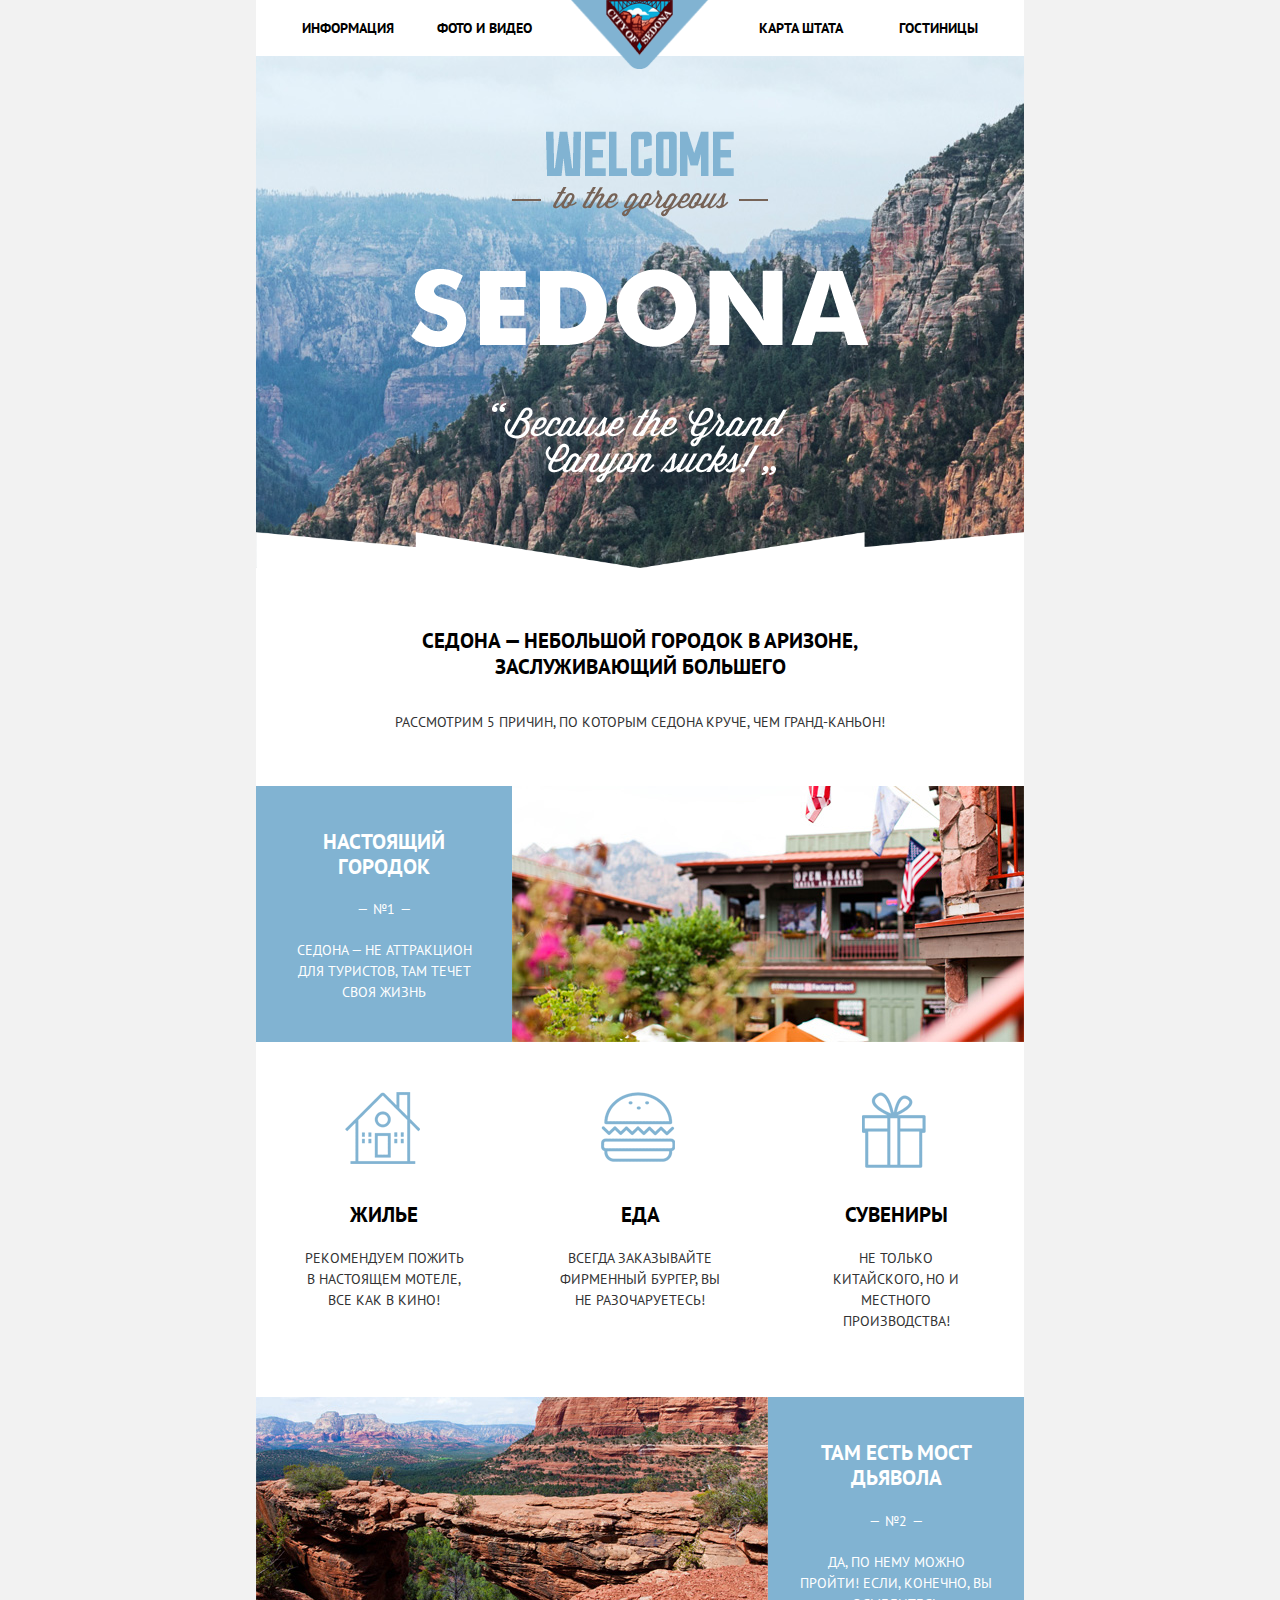
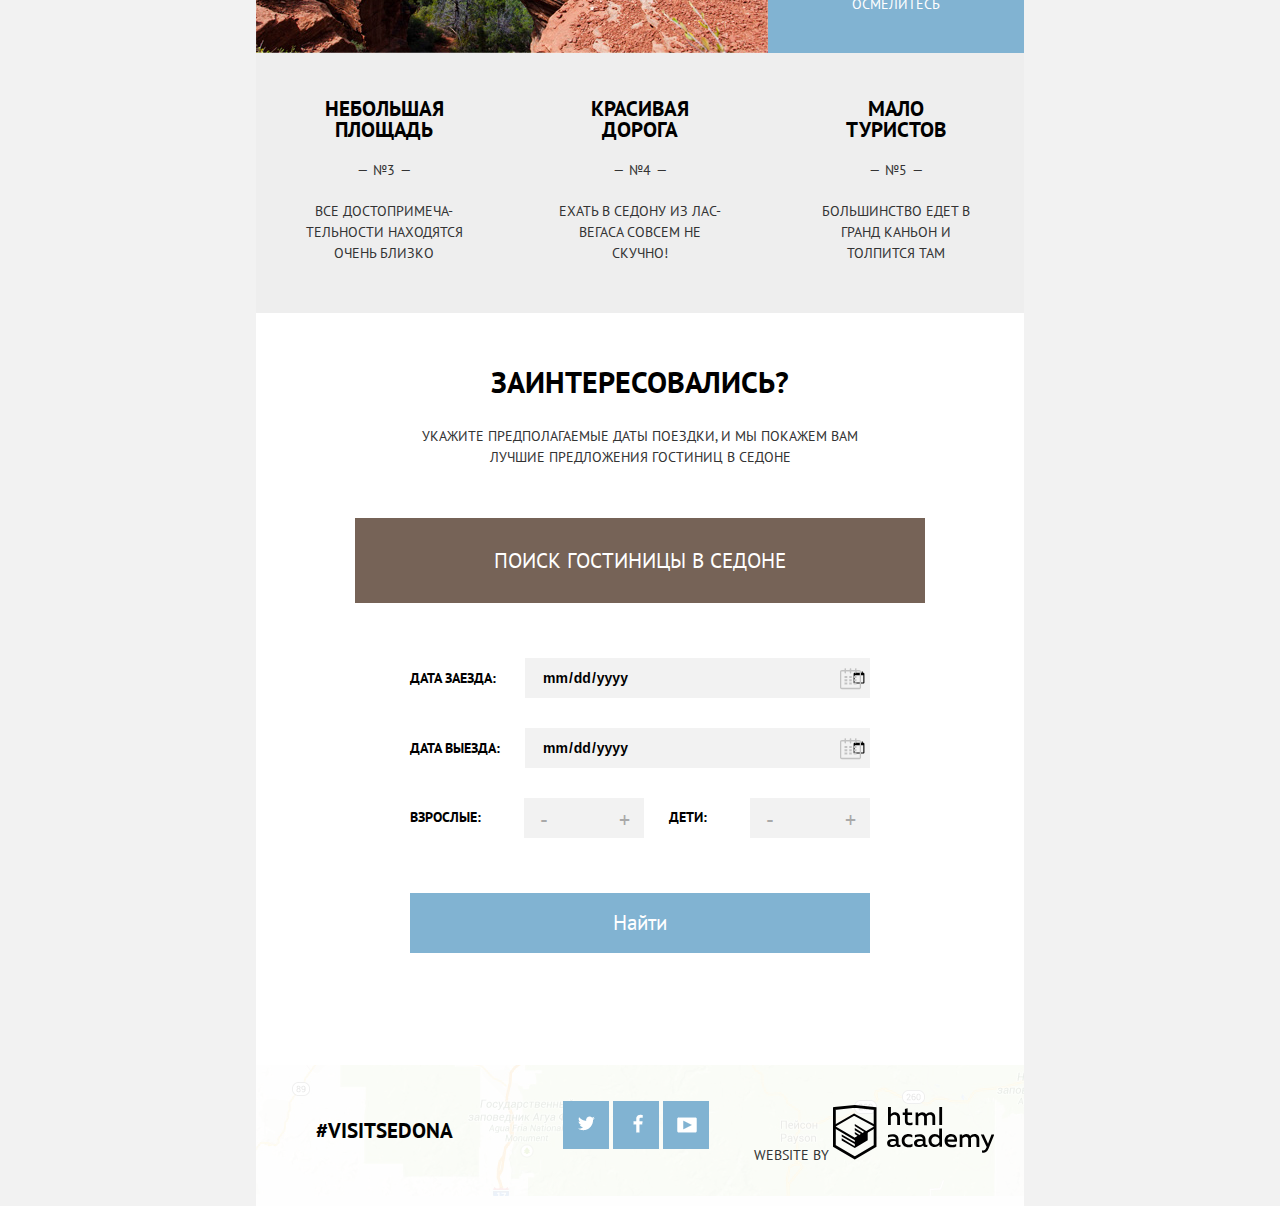
==== commit 758d45be: "Декоративные элементы" ====
--- a/index.html
+++ b/index.html
@@ -3,6 +3,7 @@
 <head>
     <meta charset="utf-8">
     <title>Седона</title>
+    <link href="https://fonts.googleapis.com/css?family=PT+Sans:400,700&amp;subset=cyrillic" rel="stylesheet">
     <link rel="stylesheet" type="text/css" href="css/normalize.css">
     <link rel="stylesheet" href="css/style.css">
 </head>
@@ -23,12 +24,12 @@
 
     <main class="container">
         <section class="promo text-center">
-            <span class="promo-logo">Welcome To the gourgeous Sedona. Because the Grand Canyoun Sucks</span>
+            <span class="promo-logo">Welcome To the gorgeous Sedona. Because the Grand Canyoun Sucks</span>
         </section>
         <h2 class="slogan">Седона — небольшой городок в Аризоне, заслуживающий большего</h2>
         <section class="features">
             <div class="slogan-features">
-                <span>Рассмотрим 5 причин, по которым Седона круче, чем Гранд-Каньон</span>
+                <span>Рассмотрим 5 причин, по которым Седона круче, чем Гранд-Каньон!</span>
             </div>
             <figure class="feature clearfix">
                 <img class="block-right" src="img/feature-1.jpg" alt="Город - Седона" width="512" height="256">
@@ -41,14 +42,17 @@
 
             <ul class="attractions column-grid">
                 <li>
+                    <div class="house"></div>
                     <h3>Жилье</h3>
                     <p>Рекомендуем пожить в настоящем мотеле, все как в кино!</p>
                 </li>
                 <li>
+                    <div class="food"></div>
                     <h3>Еда</h3>
                     <p>Всегда заказывайте фирменный бургер, вы не разочаруетесь!</p>
                 </li>
                 <li>
+                    <div class="souvenirs"></div>
                     <h3>Сувениры</h3>
                     <p>Не только китайского, но и местного производства!</p>
                 </li>
@@ -83,10 +87,11 @@
         </section>
 
         <section class="index-form container text-center">
+            <img class="map" src="../img/map.jpg" alt="Карта" width="768" height="593">
             <h2 class="slogan-form">Заинтересовались?</h2>
             <span>Укажите предполагаемые даты поездки, и мы покажем вам лучшие предложения гостиниц в Седоне</span>
             <section class="card">
-                <a href="#">Поиск гостиницы в Седоне</a>
+                <a href="#" class="btn brown-btn">Поиск гостиницы в Седоне</a>
                 <form class="card-form" action="?" method="get" name="index-form">
                     <div class="form-date clearfix">
                         <label class="block-left">Дата заезда:</label>
@@ -99,17 +104,17 @@
                         <i class="icon-calendar" tabindex="0"></i>
                     </div>
                     <div class="form-people clearfix">
-                        <div class="block-left">
+                        <div class="input block-left">
                             <label class="adults-form" for="adult">Взрослые:</label>
-                            <i class="icon-plus" tabindex="0">-</i>
+                            <i class="icon-minus" tabindex="0">-</i>
                             <input type="number" id="adult" name="adult" min="1">
-                            <i class="icon-minus" tabindex="0">+</i>
+                            <i class="icon-plus" tabindex="0">+</i>
                         </div>
-                        <div class="block-right">
+                        <div class="input block-right">
                             <label class="children-form" for="child">Дети:</label>
-                            <i class="icon-plus" tabindex="0">-</i>
+                            <i class="icon-minus" tabindex="0">-</i>
                             <input type="number" id="child" name="child" min="0">
-                            <i class="icon-minus" tabindex="0">+</i>
+                            <i class="icon-plus" tabindex="0">+</i>
                         </div>
                     </div>
                     <button type="submit" class="btn">Найти</button>
@@ -120,16 +125,22 @@
 
     <footer class="main-footer container clearfix">
         <div class="footer-hashtag block-left">
-            <a href="#">#visitsedona</a>
+            <a href="#" class="btn-text">#visitsedona</a>
         </div>
         <div class="footer-social block-left">
-            <a class="social-btn social-btn-tw" href="#">Twitter</a>
-            <a class="social-btn social-btn-fb" href="#">Fecebook</a>
-            <a class="social-btn social-btn-inst" href="#">Youtube</a>
+            <a class="social-btn btn social-btn-tw" href="#">Twitter</a>
+            <a class="social-btn btn social-btn-fb" href="#">Fecebook</a>
+            <a class="social-btn btn social-btn-yt" href="#">Youtube</a>
         </div>
         <div class="footer-copyright block-right">
             <p>Website by
-                <a href="https://htmlacademy.ru"><img src="img/copyright.png" alt="htmlacademy" width="113" height="39"></a>
+                <a class="copyright-logo" href="https://htmlacademy.ru">
+                    <svg xmlns="http://www.w3.org/2000/svg" viewBox="0 0 161 55" width="161" height="55">
+                        <path class="frame" d="M1.4 3.5l20.4-2.1 20.3 2.1V41L21.8 53 1.4 41V3.5z" fill="none" stroke="#000" stroke-width="2.791"/>
+                        <path class="top-hat" d="M1.7 20.9L21.1 9.6 42 20.9v1.2L21.8 34 1.7 22.1v-1.2z" fill="none" stroke="#000" stroke-width="2.057"/>
+                        <path class="text" d="M21.8 32.8l2.9-1.9-2.9-1.9v-1.9l4.7 2.8L28 29l-6.2-3.7v-2.2l7.9 4.8 1.6-.9-9.5-5.9V19l12.9 7.9v8.4l-12.9 7.8-13.1-7.6v-2.2l13.1 7.9v-2.1L8.7 31.4v-1.9l13.1 7.6v-4.3zm44.9 7.1c.3 0 .6-.1.8-.2v2c-.6.2-1.2.3-1.8.3-1.1 0-2-.4-2.5-1.5-1.2 1-2.7 1.6-4.7 1.6-2.3 0-4.4-1.2-4.4-3.8 0-3.2 3-4.2 5.5-4.2 1.1 0 2.2.1 3.2.4v-.4c0-1.6-1.1-2.6-3.3-2.6-1.5 0-3.1.3-4.5 1V30c1.5-.5 3.1-.8 4.8-.8 3.5 0 5.8 1.7 5.8 5.4V39c.1.7.6.9 1.1.9M57 38.2c0 1.2 1.1 1.8 2.3 1.8 1.3 0 2.6-.5 3.6-1.5v-2.1c-.9-.2-1.8-.3-2.7-.3-1.5.1-3.2.6-3.2 2.1m18.5-9.1c1.4 0 2.7.3 3.8 1v2.5c-.9-.6-2.2-1-3.4-1-2.2 0-4.4 1.2-4.4 4.1 0 2.8 2.2 4.1 4.4 4.1 1.3 0 2.5-.3 3.6-1v2.6c-1.2.6-2.5.9-4.1.9-3.3 0-6.7-2-6.7-6.5-.1-4.7 3.5-6.7 6.8-6.7m18.1 10.8c.3 0 .6-.1.8-.2v2c-.6.2-1.2.3-1.8.3-1.1 0-2-.4-2.5-1.5-1.2 1-2.7 1.6-4.7 1.6-2.3 0-4.4-1.2-4.4-3.8 0-3.2 3-4.2 5.5-4.2 1.1 0 2.2.1 3.2.4v-.4c0-1.6-1.1-2.6-3.3-2.6-1.5 0-3.1.3-4.5 1V30c1.5-.5 3.1-.8 4.8-.8 3.5 0 5.8 1.7 5.8 5.4V39c.2.7.6.9 1.1.9M84 38.2c0 1.2 1.1 1.8 2.3 1.8 1.3 0 2.6-.5 3.6-1.5v-2.1c-.9-.2-1.8-.3-2.7-.3-1.5.1-3.2.6-3.2 2.1m25-14.5v18.1h-2.5v-2c-1 1.2-2.4 2.3-4.8 2.3-3.8 0-6.2-3-6.2-6.6s2.4-6.6 6.2-6.6c2.2 0 3.6 1 4.5 1.9v-7.3h2.8v.2zm-6.7 7.8c-2.2 0-3.9 1.7-3.9 4.1s1.6 4.1 3.9 4.1c1.7 0 3.3-1 4-2.6v-3c-.7-1.6-2.3-2.6-4-2.6m15.7-2.4c4.9 0 6.7 4 5.9 7.6h-9.4c.3 2.2 2.5 3.2 4.8 3.2 1.4 0 2.7-.3 3.9-.9v2.4c-1.1.5-2.7.9-4.5.9-3.8 0-7.1-2.2-7.1-6.6.1-4.6 3.5-6.6 6.4-6.6m.2 2.3c-1.9 0-3.5 1.1-3.7 3.2h6.9c.1-1.1-.5-3.2-3.2-3.2m8.5 10.5V29.4h2.5V31c.7-.8 2.1-1.9 4.1-1.9 1.9 0 3.2.8 3.9 2 1.1-1.1 2.5-2 4.4-2 3.3 0 4.7 2.4 4.7 5v7.8h-2.8v-7.7c0-1.6-1-2.6-2.5-2.6-1.4 0-2.4.9-3.1 1.7 0 .3.1.6.1.9V42h-2.8v-7.7c0-1.6-1-2.6-2.5-2.6s-2.6 1.1-3.3 1.9V42l-2.7-.1zm31.8-12.5h2.9l-5.8 14.1c-1.3 3.2-3.1 4.3-5 4.3-.6 0-1.1-.1-1.6-.2v-2.4c.4.1.8.2 1.3.2 1.3 0 2.4-1 3.1-2.9l.3-.6-5.9-12.5h3l4.2 9.4 3.5-9.4zM57.9 1.9V9c1.1-1.1 2.5-1.7 4-1.7 3.1 0 5.1 2.1 5.1 5.1v7.7h-2.8v-7.3c0-2-1.2-3-2.9-3-1.6 0-2.8 1.1-3.5 2.1v8.2H55V1.9h2.9zm16.7 1.3v4.4h4.5V10h-4.5v5.7c0 1.6.8 2.2 2.4 2.2.9 0 1.7-.2 2.5-.5v2.4c-1.1.4-2.2.6-3.3.5-2.4 0-4.3-1.2-4.3-4.1V10h-2.2V7.6h2.2V3.9l2.7-.7zm8 16.9V7.6h2.5v1.6c.7-.7 2.1-1.9 4.1-1.9 1.9 0 3.2.8 3.9 2 1.1-1.1 2.5-2 4.4-2 3.3 0 4.7 2.4 4.7 5v7.8h-2.8v-7.7c0-1.6-1-2.6-2.5-2.6-1.4 0-2.4.9-3.1 1.7 0 .3.1.6.1.9v7.8h-2.8v-7.7c0-1.6-1-2.6-2.5-2.6S86 11 85.3 11.8v8.4l-2.7-.1zm23.7-18.2h2.8V20h-2.8V1.9z" fill="#000"/>
+                    </svg>
+                </a>
             </p>
         </div>
     </footer>
--- a/css/style.css
+++ b/css/style.css
@@ -32,9 +32,14 @@
     height: auto;
 }
 
+button {
+    font-family: inherit;
+}
+
 main {
     flex-grow: 1;
     background-color: #fff;
+    position: relative;
 }
 
 .block-left {
@@ -65,10 +70,58 @@
     text-align: center;
 }
 
+.btn {
+    background-color: #81b3d2;
+    border: 0;
+    font-size: 21px;
+    color: #fff;
+}
+
+.btn:hover {
+    background-color: #669ec0;
+}
+
+.btn:active {
+    background-color: #5496bd;
+    color: rgba(255, 255, 255, 0.3);
+}
+
+.btn-text:hover {
+    color: #81b3d2;
+}
+
+.btn-text:active {
+    opacity: 0.3;
+    color: #000;
+}
+
+.brown-btn:hover {
+    background-color: #604e43;
+}
+
+.brown-btn:active {
+    background-color: #503e33;
+}
+
+.transparent-btn {
+    border: 2px solid #fff;
+    background-color: rgba(255, 255, 255, 0);
+    font-size: 14px;
+}
+
+.transparent-btn:hover {
+    background-color: #fff;
+    color: #000;
+}
+
+.active {
+    color: #766357;
+}
+
 /*header*/
 
 .main-header{
-        background-color: #fff;
+    background-color: #fff;
 }
 
 .main-navigation {
@@ -95,8 +148,18 @@
 .main-navigation a {
     text-align: center;
     text-decoration: none;
-    line-height: 56px;
-    font-weight: bold;
+    line-height: 4;
+    font-weight: bold;
+    color: #000;
+}
+
+.main-navigation a:hover {
+    color: #81b3d2;
+}
+
+.main-navigation a:active {
+    color: #000;
+    opacity: 0.3;
 }
 
 .main-logo {
@@ -104,23 +167,47 @@
     top: 0;
     left: 50%;
     transform: translate(-50%, 0);
+    z-index: 10;
   }
 
 /*index*/
 
 .promo {
     min-height: 512px;
+    background:
+        url("../img/background-index-2.png") no-repeat center bottom,
+        url("../img/background-index.jpg") no-repeat center 20%;
+    background-size: contain, auto;
+    position: relative;
+    padding-top: 75px;
+}
+
+.promo-logo {
+    display: block;
+    width: 458px;
+    height: 352px;
+    margin-left: auto;
+    margin-right: auto;
+    text-indent: -3000px;
+    overflow: hidden;
+    background: url("../img/index-logo.png") no-repeat;
 }
 
 .slogan {
     text-align: center;
     width: 470px;
     margin: 60px auto 30px;
+    color: #000;
 }
 
 .slogan-features {
     text-align: center;
     margin-bottom: 50px;
+}
+
+.slogan-features span {
+    color: #333;
+    line-height: 1.857;
 }
 
 .feature {
@@ -154,11 +241,43 @@
     margin-bottom: 20px;
 }
 
+.number-feature:before,
+.number-feature:after {
+    content: "—";
+    display: inline;
+    padding-left: 5px;
+    padding-right: 5px;
+}
+
 .attractions li {
-    min-height: 330px;
-    padding-top: 150px;
+    min-height: 300px;
+    padding-top: 160px;
     padding-bottom: 65px;
-}
+    position: relative;
+}
+
+.attractions div {
+    content: "";
+    display: block;
+    position: absolute;
+    width: 80px;
+    height: 80px;
+    background: url("../img/sprite.png") no-repeat;
+    left: 50%;
+    top: 50px;
+    transform: translate(-50%, 0);
+}
+
+.attractions .house {
+    background-position: -19px -20px;
+}
+.attractions .food {
+    background-position: -19px -132px;
+}
+.attractions .souvenirs {
+    background-position: -14px -242px;
+}
+
 
 .attractions h3 {
     margin-top: 0;
@@ -192,6 +311,9 @@
 
 .features-3-5 h3 {
     margin: 0;
+    line-height: 1;
+    padding-left: 5px;
+    padding-right: 5px;
 }
 
 .features-3-5 p{
@@ -200,6 +322,19 @@
 
 .index-form {
     width: 570px;
+}
+
+.map {
+    position: absolute;
+    bottom: -131px;
+    left: 0;
+    z-index: -1;
+}
+
+.index-form h2 {
+    font-size: 30px;
+    line-height: 1.25;
+    color: #000;
 }
 
 .index-form .slogan-form {
@@ -235,7 +370,8 @@
 .card-form {
     min-height: 390px;
     padding: 55px;
-    margin-bottom: 80px;
+    margin-bottom: 57px;
+    position: relative;
 }
 
 .form-people {
@@ -256,19 +392,68 @@
 
 .form-date input{
     width: 345px;
+    font-weight: bold;
+    color: #000;
 }
 
 .form-date label{
     padding-top: 10px;
-    width: calc(100%-345px;)
+    width: calc(100%-345px);
+    font-weight: bold;
+    color: #000;
+}
+
+.icon-calendar {
+    position: absolute;
+    width: 40px;
+    height: 40px;
+    background: url("../img/sprite.png") no-repeat;
+    background-position: -10px -518px;
+    left: 420px;
 }
 
 .card-form input {
     height: 40px;
+    border: none;
+    background-color: #f2f2f2;
+    border: 2px solid #f2f2f2;
+    padding-left: 15px;
+}
+
+.input {
+    font-size: 0;
+}
+
+.input label {
+    margin-right: 43px;
+    color: #000;
+}
+
+.input label {
+    font-weight: bold;
+    color: #000;
 }
 
 .card-form input[type="number"] {
     width: 40px;
+    font-size: 14px;
+    font-weight: bold;
+    text-align: center;
+}
+
+.icon-minus,
+.icon-plus {
+    font-style: normal;
+    background-color: #f2f2f2;
+    display: inline-block;
+    width: 40px;
+    height: 40px;
+    vertical-align: middle;
+    font-size: 22px;
+    line-height: 1;
+    color: #a9a9a9;
+    line-height: 40px;
+    border: 2px solid #f2f2f2;
 }
 
 .card-form button {
@@ -278,6 +463,30 @@
     margin: 0;
 }
 
+.card-form input:hover,
+.card-form .icon-minus:hover,
+.card-form .icon-plus:hover {
+    background-color: #ebebeb;
+    border-color: #ebebeb;
+}
+
+.card-form input:active,
+.card-form .icon-minus:active,
+.card-form .icon-plus:active {
+    background-color: #fff;
+    border-color: #e5e5e5;
+}
+
+.card-form .icon-minus:hover,
+.card-form .icon-plus:hover {
+    color: #000;
+}
+
+.card-form .icon-minus:active,
+.card-form .icon-plus:active {
+    color: #81b3d2;
+}
+
 /*hotels*/
 
 .container-hotels {
@@ -289,6 +498,13 @@
     padding-top: 25px;
     padding-bottom: 30px;
     max-height: 217px;
+    background: url("../img/background-filter.jpg") no-repeat center top;
+    background-size: cover;
+    color: #fff;
+}
+
+.hotels-form legend {
+    font-weight: bold;
 }
 
 .hotels-form fieldset {
@@ -327,9 +543,22 @@
     padding-bottom: 30px;
 }
 
+.result-sorting button {
+    border: none;
+    background-color: rgba(255, 255, 255, 0);
+}
+
 .sorting {
     padding: 0;
+    padding-top: 4px;
     font-size: 0;
+}
+
+.result-forms {
+    font-weight: bold;
+    font-size: 21px;
+    line-height: 1.238;
+    color: #000;
 }
 
 .sorting li {
@@ -356,6 +585,23 @@
 
 .button-sorting:last-child {
     margin-right: 0;
+}
+
+.result-sorting .sort-property {
+    border-bottom: 1px dotted #81b3d2;
+    color: #000;
+    opacity: 0.3;
+}
+
+.result-sorting .sort-property:hover {
+    color: #81b3d2;
+    opacity: 1;
+}
+
+.result-sorting .sort-property:active {
+    border: none;
+    color: #000;
+    opacity: 1;
 }
 
 .sort-ascending {
@@ -365,6 +611,23 @@
 .search-results {
     width: 100%;
     border-collapse: collapse;
+}
+
+.sort-ascending,
+.sort-descending {
+    opacity: 0.3;
+    color: #000;
+}
+
+.sort-ascending:hover,
+.sort-descending:hover {
+    opacity: 1;
+}
+
+.sort-ascending:active,
+.sort-descending:active {
+    opacity: 1;
+    color: #81b3d2;
 }
 
 .search-results tr {
@@ -387,9 +650,18 @@
     vertical-align: top;
 }
 
-.td-info h3 {
+.td-info .name-hotel {
+    display: inline-block;
     margin: 0;
     margin-top: 30px;
+    text-decoration: none;
+    font-weight: bold;
+    color: #000;
+    font-size: 21px;
+}
+
+.td-info .name-hotel:hover {
+    color: #81b3d2;
 }
 
 .price-hotel {
@@ -399,11 +671,25 @@
 
 .property-type {
     display: inline-block;
-    width: 120px;
+    width: 118px;
 }
 
 .info-btn {
     margin-right: 7px;
+}
+
+.info-btn,
+.order-btn {
+    display: inline-block;
+    text-decoration: none;
+    padding-left: 17px;
+    padding-right: 17px;
+    font-size: 14px;
+    line-height: 1.929;
+    height: 27px;
+}
+.order-btn {
+    background-color: #766357;
 }
 
 .stars {
@@ -415,10 +701,16 @@
 .star {
     font-style: normal;
     color: #81b3d2;
+    font-size: 23px;
+    line-height: 23px;
 }
 
 .rating {
     display: block;
+    background-color: #f2f2f2;
+    padding-left: 17px;
+    padding-right: 17px;
+    line-height: 27px;
 }
 
 /*footer*/
@@ -434,6 +726,13 @@
     margin-top: 50px;
     margin-bottom: 50px;
     min-height: 25px;
+    font-size: 21px;
+}
+
+.footer-hashtag a {
+    color: #000;
+    font-weight: bold;
+    text-decoration: none;
 }
 
 .footer-social {
@@ -443,6 +742,34 @@
     min-height: 48px;
 }
 
+.social-btn {
+    display: inline-block;
+    width: 46px;
+    height: 48px;
+    background:
+        url("../img/sprite.png") no-repeat,
+        #81b3d2;
+    opacity: 0, 1;
+    text-indent: -3000px;
+    overflow: hidden;
+}
+
+.social-btn:active {
+    background:
+}
+
+.social-btn-tw {
+    background-position: -5px -343px;;
+}
+
+.social-btn-fb {
+    background-position: 0 -400px;
+}
+
+.social-btn-yt {
+    background-position: -6px -456px;
+}
+
 .footer-copyright {
     margin-top: 40px;
     margin-bottom: 40px;
@@ -453,6 +780,20 @@
     margin: 0;
 }
 
-.footer-copyright img{
-    vertical-align: middle;
-}
+.copyright-logo:hover .text {
+  fill: #81b3d2;
+}
+
+.copyright-logo:hover .frame,
+.copyright-logo:hover .top-hat {
+  stroke: #81b3d2;
+}
+
+.copyright-logo:active .text {
+  fill: #bdbbbc;
+}
+
+.copyright-logo:active .frame,
+.copyright-logo:active .top-hat {
+  stroke: #bdbbbc;
+}
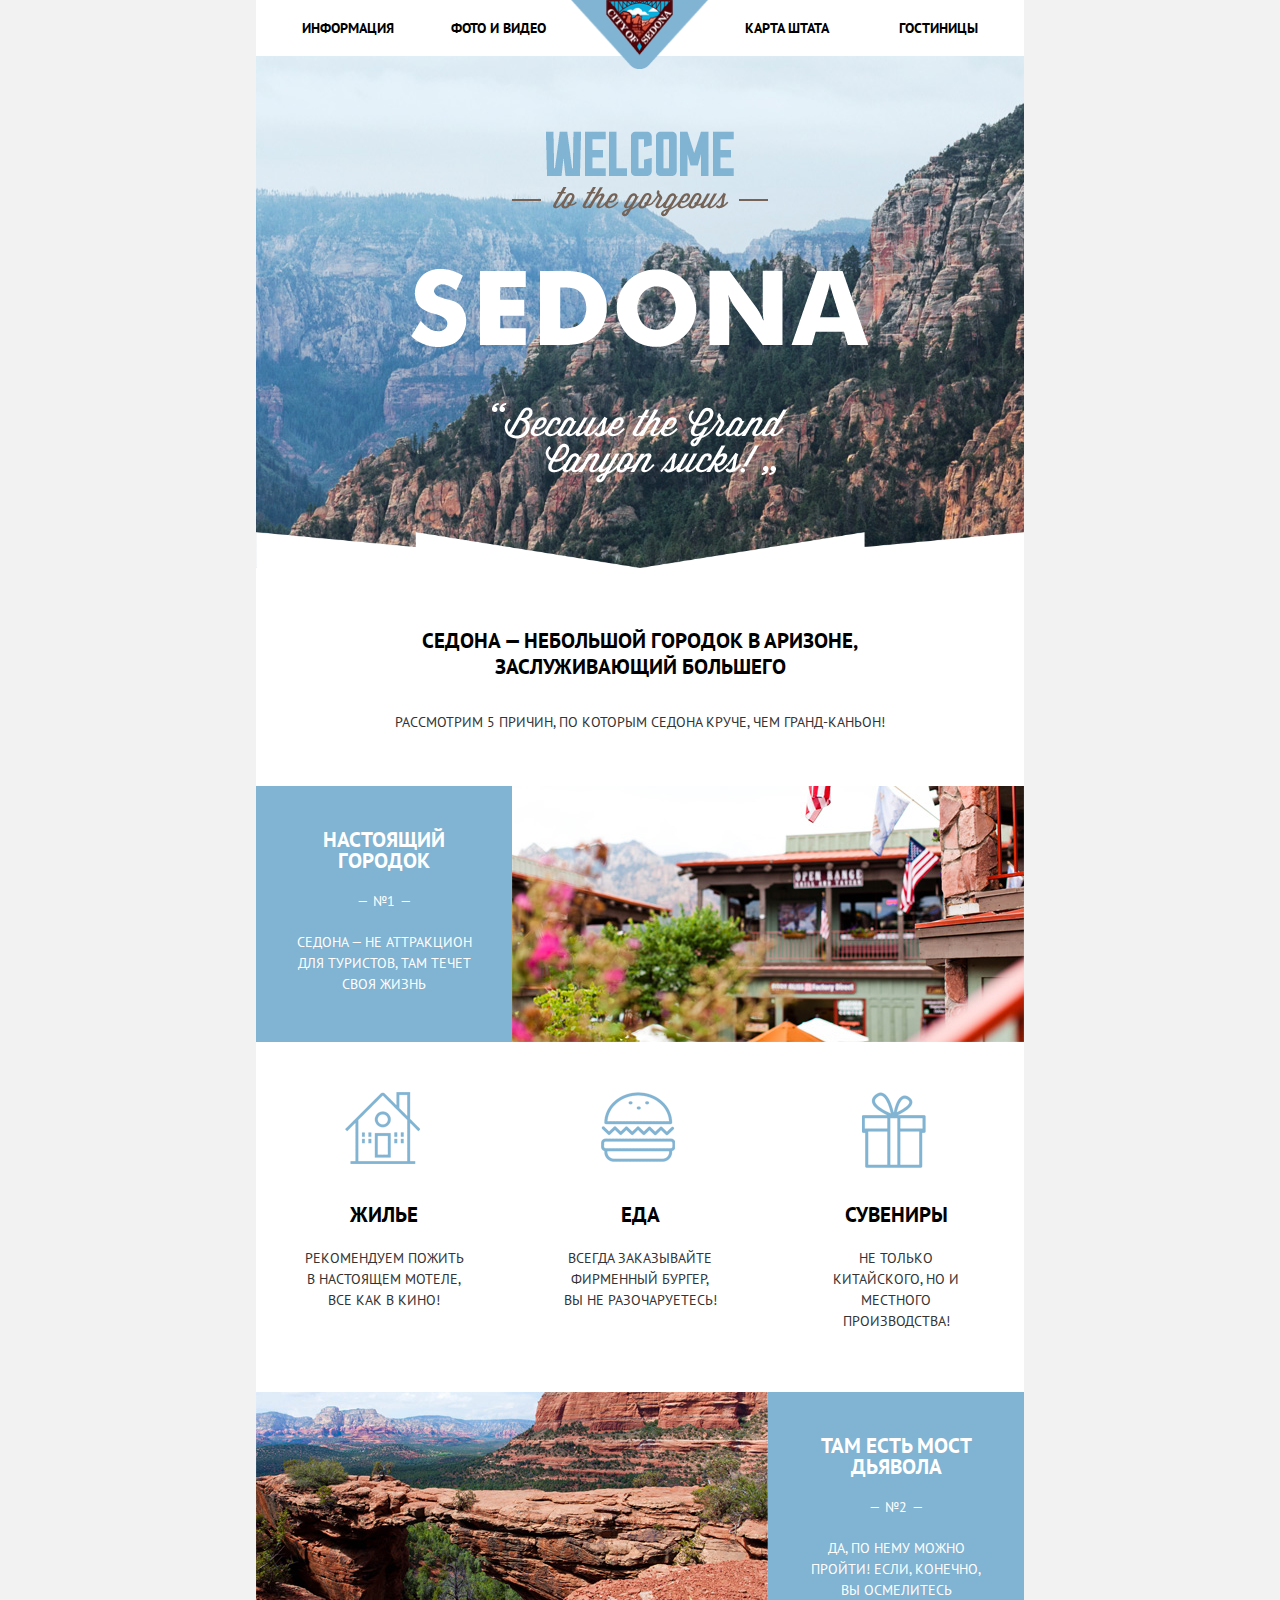
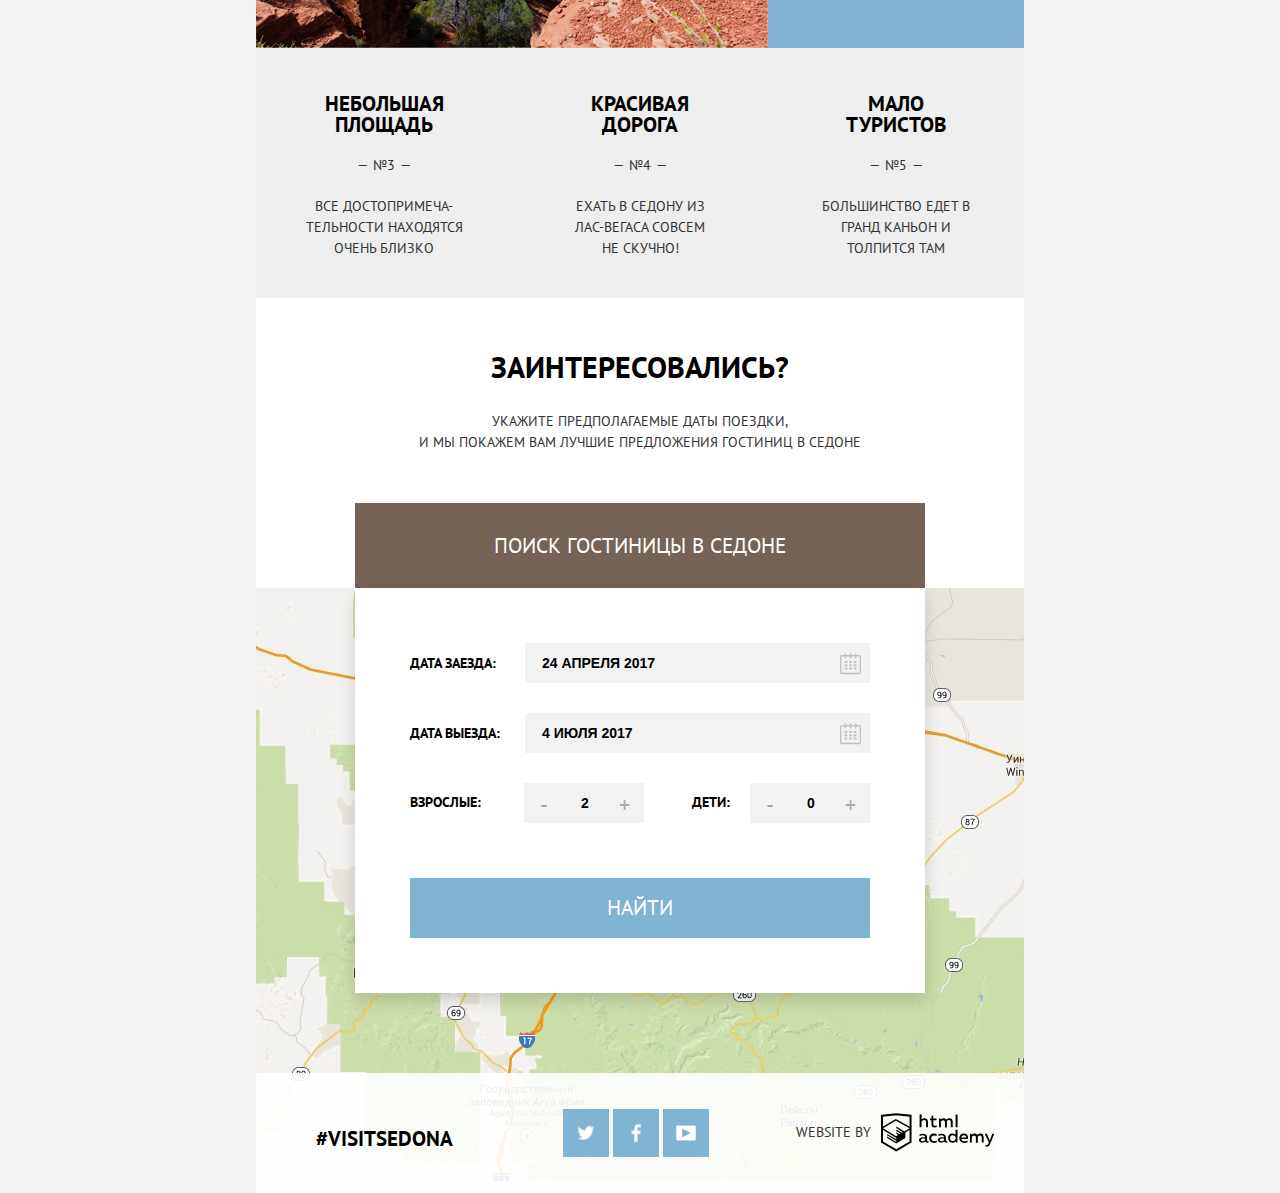
==== commit be63e151: "Декоративные элементы" ====
--- a/index.html
+++ b/index.html
@@ -17,7 +17,7 @@
                 <li><a href="#">Карта штата</a></li>
             </ul>
             <a class="main-logo">
-                <img src="img/logo.png" alt="city of sedona" width="137" height="70">
+                <img src="img/logo.png" alt="city of sedona" width="137" height="70" class="active">
             </a>
         </nav>
     </header>
@@ -49,7 +49,7 @@
                 <li>
                     <div class="food"></div>
                     <h3>Еда</h3>
-                    <p>Всегда заказывайте фирменный бургер, вы не разочаруетесь!</p>
+                    <p>Всегда заказывайте фирменный бургер, <span class="line-break">вы не разочаруетесь!</span></p>
                 </li>
                 <li>
                     <div class="souvenirs"></div>
@@ -63,7 +63,9 @@
                 <figcaption class="info-feature block-right">
                     <h3>Там есть мост дьявола</h3>
                     <span class="number-feature">№2</span>
-                    <span>Да, по нему можно пройти! Если, конечно, вы осмелитесь</span>
+                    <span>Да, по нему можно пройти! Если, конечно,
+                        <span class="line-break">вы осмелитесь</span>
+                    </span>
                 </figcaption>
             </figure>
 
@@ -76,7 +78,12 @@
                 <li>
                     <h3>Красивая дорога</h3>
                     <span class="number-feature">№4</span>
-                    <p>Ехать в Седону из Лас-Вегаса совсем не скучно!</p>
+                    <p>Ехать в Седону из
+                        <span class="line-break">Лас-Вегаса совсем
+                            <span class="line-break">не скучно!
+                            </span>
+                        </span>
+                    </p>
                 </li>
                 <li>
                     <h3>Мало туристов</h3>
@@ -87,62 +94,66 @@
         </section>
 
         <section class="index-form container text-center">
-            <img class="map" src="../img/map.jpg" alt="Карта" width="768" height="593">
             <h2 class="slogan-form">Заинтересовались?</h2>
-            <span>Укажите предполагаемые даты поездки, и мы покажем вам лучшие предложения гостиниц в Седоне</span>
-            <section class="card">
-                <a href="#" class="btn brown-btn">Поиск гостиницы в Седоне</a>
-                <form class="card-form" action="?" method="get" name="index-form">
-                    <div class="form-date clearfix">
-                        <label class="block-left">Дата заезда:</label>
-                        <input type="date" name="arrival-date" class="block-right">
-                        <i class="icon-calendar" tabindex="0"></i>
-                    </div>
-                    <div class="form-date clearfix">
-                        <label class="block-left">Дата выезда:</label>
-                        <input type="date" name="date-departure" class="block-right">
-                        <i class="icon-calendar" tabindex="0"></i>
-                    </div>
-                    <div class="form-people clearfix">
-                        <div class="input block-left">
-                            <label class="adults-form" for="adult">Взрослые:</label>
-                            <i class="icon-minus" tabindex="0">-</i>
-                            <input type="number" id="adult" name="adult" min="1">
-                            <i class="icon-plus" tabindex="0">+</i>
-                        </div>
-                        <div class="input block-right">
-                            <label class="children-form" for="child">Дети:</label>
-                            <i class="icon-minus" tabindex="0">-</i>
-                            <input type="number" id="child" name="child" min="0">
-                            <i class="icon-plus" tabindex="0">+</i>
-                        </div>
-                    </div>
-                    <button type="submit" class="btn">Найти</button>
-                </form>
-            </section>
+            <span class="tip-form">Укажите предполагаемые даты поездки,
+                <span class="line-break">и мы покажем вам лучшие предложения гостиниц в Седоне</span>
+            </span>
+            <div class="card">
+                <a href="#" class="btn brown-btn ">Поиск гостиницы в Седоне</a>
+            </div>
         </section>
     </main>
-
-    <footer class="main-footer container clearfix">
-        <div class="footer-hashtag block-left">
-            <a href="#" class="btn-text">#visitsedona</a>
-        </div>
-        <div class="footer-social block-left">
-            <a class="social-btn btn social-btn-tw" href="#">Twitter</a>
-            <a class="social-btn btn social-btn-fb" href="#">Fecebook</a>
-            <a class="social-btn btn social-btn-yt" href="#">Youtube</a>
-        </div>
-        <div class="footer-copyright block-right">
-            <p>Website by
-                <a class="copyright-logo" href="https://htmlacademy.ru">
-                    <svg xmlns="http://www.w3.org/2000/svg" viewBox="0 0 161 55" width="161" height="55">
-                        <path class="frame" d="M1.4 3.5l20.4-2.1 20.3 2.1V41L21.8 53 1.4 41V3.5z" fill="none" stroke="#000" stroke-width="2.791"/>
-                        <path class="top-hat" d="M1.7 20.9L21.1 9.6 42 20.9v1.2L21.8 34 1.7 22.1v-1.2z" fill="none" stroke="#000" stroke-width="2.057"/>
-                        <path class="text" d="M21.8 32.8l2.9-1.9-2.9-1.9v-1.9l4.7 2.8L28 29l-6.2-3.7v-2.2l7.9 4.8 1.6-.9-9.5-5.9V19l12.9 7.9v8.4l-12.9 7.8-13.1-7.6v-2.2l13.1 7.9v-2.1L8.7 31.4v-1.9l13.1 7.6v-4.3zm44.9 7.1c.3 0 .6-.1.8-.2v2c-.6.2-1.2.3-1.8.3-1.1 0-2-.4-2.5-1.5-1.2 1-2.7 1.6-4.7 1.6-2.3 0-4.4-1.2-4.4-3.8 0-3.2 3-4.2 5.5-4.2 1.1 0 2.2.1 3.2.4v-.4c0-1.6-1.1-2.6-3.3-2.6-1.5 0-3.1.3-4.5 1V30c1.5-.5 3.1-.8 4.8-.8 3.5 0 5.8 1.7 5.8 5.4V39c.1.7.6.9 1.1.9M57 38.2c0 1.2 1.1 1.8 2.3 1.8 1.3 0 2.6-.5 3.6-1.5v-2.1c-.9-.2-1.8-.3-2.7-.3-1.5.1-3.2.6-3.2 2.1m18.5-9.1c1.4 0 2.7.3 3.8 1v2.5c-.9-.6-2.2-1-3.4-1-2.2 0-4.4 1.2-4.4 4.1 0 2.8 2.2 4.1 4.4 4.1 1.3 0 2.5-.3 3.6-1v2.6c-1.2.6-2.5.9-4.1.9-3.3 0-6.7-2-6.7-6.5-.1-4.7 3.5-6.7 6.8-6.7m18.1 10.8c.3 0 .6-.1.8-.2v2c-.6.2-1.2.3-1.8.3-1.1 0-2-.4-2.5-1.5-1.2 1-2.7 1.6-4.7 1.6-2.3 0-4.4-1.2-4.4-3.8 0-3.2 3-4.2 5.5-4.2 1.1 0 2.2.1 3.2.4v-.4c0-1.6-1.1-2.6-3.3-2.6-1.5 0-3.1.3-4.5 1V30c1.5-.5 3.1-.8 4.8-.8 3.5 0 5.8 1.7 5.8 5.4V39c.2.7.6.9 1.1.9M84 38.2c0 1.2 1.1 1.8 2.3 1.8 1.3 0 2.6-.5 3.6-1.5v-2.1c-.9-.2-1.8-.3-2.7-.3-1.5.1-3.2.6-3.2 2.1m25-14.5v18.1h-2.5v-2c-1 1.2-2.4 2.3-4.8 2.3-3.8 0-6.2-3-6.2-6.6s2.4-6.6 6.2-6.6c2.2 0 3.6 1 4.5 1.9v-7.3h2.8v.2zm-6.7 7.8c-2.2 0-3.9 1.7-3.9 4.1s1.6 4.1 3.9 4.1c1.7 0 3.3-1 4-2.6v-3c-.7-1.6-2.3-2.6-4-2.6m15.7-2.4c4.9 0 6.7 4 5.9 7.6h-9.4c.3 2.2 2.5 3.2 4.8 3.2 1.4 0 2.7-.3 3.9-.9v2.4c-1.1.5-2.7.9-4.5.9-3.8 0-7.1-2.2-7.1-6.6.1-4.6 3.5-6.6 6.4-6.6m.2 2.3c-1.9 0-3.5 1.1-3.7 3.2h6.9c.1-1.1-.5-3.2-3.2-3.2m8.5 10.5V29.4h2.5V31c.7-.8 2.1-1.9 4.1-1.9 1.9 0 3.2.8 3.9 2 1.1-1.1 2.5-2 4.4-2 3.3 0 4.7 2.4 4.7 5v7.8h-2.8v-7.7c0-1.6-1-2.6-2.5-2.6-1.4 0-2.4.9-3.1 1.7 0 .3.1.6.1.9V42h-2.8v-7.7c0-1.6-1-2.6-2.5-2.6s-2.6 1.1-3.3 1.9V42l-2.7-.1zm31.8-12.5h2.9l-5.8 14.1c-1.3 3.2-3.1 4.3-5 4.3-.6 0-1.1-.1-1.6-.2v-2.4c.4.1.8.2 1.3.2 1.3 0 2.4-1 3.1-2.9l.3-.6-5.9-12.5h3l4.2 9.4 3.5-9.4zM57.9 1.9V9c1.1-1.1 2.5-1.7 4-1.7 3.1 0 5.1 2.1 5.1 5.1v7.7h-2.8v-7.3c0-2-1.2-3-2.9-3-1.6 0-2.8 1.1-3.5 2.1v8.2H55V1.9h2.9zm16.7 1.3v4.4h4.5V10h-4.5v5.7c0 1.6.8 2.2 2.4 2.2.9 0 1.7-.2 2.5-.5v2.4c-1.1.4-2.2.6-3.3.5-2.4 0-4.3-1.2-4.3-4.1V10h-2.2V7.6h2.2V3.9l2.7-.7zm8 16.9V7.6h2.5v1.6c.7-.7 2.1-1.9 4.1-1.9 1.9 0 3.2.8 3.9 2 1.1-1.1 2.5-2 4.4-2 3.3 0 4.7 2.4 4.7 5v7.8h-2.8v-7.7c0-1.6-1-2.6-2.5-2.6-1.4 0-2.4.9-3.1 1.7 0 .3.1.6.1.9v7.8h-2.8v-7.7c0-1.6-1-2.6-2.5-2.6S86 11 85.3 11.8v8.4l-2.7-.1zm23.7-18.2h2.8V20h-2.8V1.9z" fill="#000"/>
-                    </svg>
-                </a>
-            </p>
-        </div>
-    </footer>
+    <div class="bottom-wrap container">
+        <img class="map" src="img/map.jpg" alt="Карта" width="768" height="593">
+        <form class="card-form" action="?" method="get" name="index-form">
+            <div class="form-date clearfix">
+                <label class="block-left">Дата заезда:</label>
+                <input type="text" name="arrival-date" value="24 апреля 2017" class="block-right">
+                <i class="icon-calendar" tabindex="0"></i>
+            </div>
+            <div class="form-date clearfix">
+                <label class="block-left">Дата выезда:</label>
+                <input type="text" name="date-departure" value="4 июля 2017" class="block-right">
+                <i class="icon-calendar" tabindex="0"></i>
+            </div>
+            <div class="form-people clearfix">
+                <div class="input block-left">
+                    <label class="adults-form" for="adult">Взрослые:</label>
+                    <i class="icon-minus" tabindex="0">-</i>
+                    <input type="number" id="adult" name="adult" min="1" value="2">
+                    <i class="icon-plus" tabindex="0">+</i>
+                </div>
+                <div class="input block-right">
+                    <label class="children-form" for="child">Дети:</label>
+                    <i class="icon-minus" tabindex="0">-</i>
+                    <input type="number" id="child" name="child" min="0" value="0">
+                    <i class="icon-plus" tabindex="0">+</i>
+                </div>
+            </div>
+            <button type="submit" class="btn">Найти</button>
+        </form>
+        <footer class="main-footer container clearfix">
+            <div class="footer-hashtag block-left">
+                <a href="#" class="btn-text">#visitsedona</a>
+            </div>
+            <div class="footer-social block-left">
+                <a class="social-btn btn" href="#">Twitter<i class="social-icon social-icon-tw"></i></a>
+                <a class="social-btn btn" href="#">Fecebook<i class="social-icon social-icon-fb"></i></a>
+                <a class="social-btn btn" href="#">Youtube<i class="social-icon social-icon-yt"></i></a>
+            </div>
+            <div class="footer-copyright block-right">
+                <p>
+                    <span>Website by</span>
+                    <a class="copyright-logo" href="https://htmlacademy.ru">
+                        <svg xmlns="http://www.w3.org/2000/svg" viewbox="0 0 161 55" width="113" height="39">
+                            <path class="frame" d="M1.4 3.5l20.4-2.1 20.3 2.1V41L21.8 53 1.4 41V3.5z" fill="none" stroke="#000" stroke-width="2.791"/>
+                            <path class="top-hat" d="M1.7 20.9L21.1 9.6 42 20.9v1.2L21.8 34 1.7 22.1v-1.2z" fill="none" stroke="#000" stroke-width="2.057"/>
+                            <path class="text" d="M21.8 32.8l2.9-1.9-2.9-1.9v-1.9l4.7 2.8L28 29l-6.2-3.7v-2.2l7.9 4.8 1.6-.9-9.5-5.9V19l12.9 7.9v8.4l-12.9 7.8-13.1-7.6v-2.2l13.1 7.9v-2.1L8.7 31.4v-1.9l13.1 7.6v-4.3zm44.9 7.1c.3 0 .6-.1.8-.2v2c-.6.2-1.2.3-1.8.3-1.1 0-2-.4-2.5-1.5-1.2 1-2.7 1.6-4.7 1.6-2.3 0-4.4-1.2-4.4-3.8 0-3.2 3-4.2 5.5-4.2 1.1 0 2.2.1 3.2.4v-.4c0-1.6-1.1-2.6-3.3-2.6-1.5 0-3.1.3-4.5 1V30c1.5-.5 3.1-.8 4.8-.8 3.5 0 5.8 1.7 5.8 5.4V39c.1.7.6.9 1.1.9M57 38.2c0 1.2 1.1 1.8 2.3 1.8 1.3 0 2.6-.5 3.6-1.5v-2.1c-.9-.2-1.8-.3-2.7-.3-1.5.1-3.2.6-3.2 2.1m18.5-9.1c1.4 0 2.7.3 3.8 1v2.5c-.9-.6-2.2-1-3.4-1-2.2 0-4.4 1.2-4.4 4.1 0 2.8 2.2 4.1 4.4 4.1 1.3 0 2.5-.3 3.6-1v2.6c-1.2.6-2.5.9-4.1.9-3.3 0-6.7-2-6.7-6.5-.1-4.7 3.5-6.7 6.8-6.7m18.1 10.8c.3 0 .6-.1.8-.2v2c-.6.2-1.2.3-1.8.3-1.1 0-2-.4-2.5-1.5-1.2 1-2.7 1.6-4.7 1.6-2.3 0-4.4-1.2-4.4-3.8 0-3.2 3-4.2 5.5-4.2 1.1 0 2.2.1 3.2.4v-.4c0-1.6-1.1-2.6-3.3-2.6-1.5 0-3.1.3-4.5 1V30c1.5-.5 3.1-.8 4.8-.8 3.5 0 5.8 1.7 5.8 5.4V39c.2.7.6.9 1.1.9M84 38.2c0 1.2 1.1 1.8 2.3 1.8 1.3 0 2.6-.5 3.6-1.5v-2.1c-.9-.2-1.8-.3-2.7-.3-1.5.1-3.2.6-3.2 2.1m25-14.5v18.1h-2.5v-2c-1 1.2-2.4 2.3-4.8 2.3-3.8 0-6.2-3-6.2-6.6s2.4-6.6 6.2-6.6c2.2 0 3.6 1 4.5 1.9v-7.3h2.8v.2zm-6.7 7.8c-2.2 0-3.9 1.7-3.9 4.1s1.6 4.1 3.9 4.1c1.7 0 3.3-1 4-2.6v-3c-.7-1.6-2.3-2.6-4-2.6m15.7-2.4c4.9 0 6.7 4 5.9 7.6h-9.4c.3 2.2 2.5 3.2 4.8 3.2 1.4 0 2.7-.3 3.9-.9v2.4c-1.1.5-2.7.9-4.5.9-3.8 0-7.1-2.2-7.1-6.6.1-4.6 3.5-6.6 6.4-6.6m.2 2.3c-1.9 0-3.5 1.1-3.7 3.2h6.9c.1-1.1-.5-3.2-3.2-3.2m8.5 10.5V29.4h2.5V31c.7-.8 2.1-1.9 4.1-1.9 1.9 0 3.2.8 3.9 2 1.1-1.1 2.5-2 4.4-2 3.3 0 4.7 2.4 4.7 5v7.8h-2.8v-7.7c0-1.6-1-2.6-2.5-2.6-1.4 0-2.4.9-3.1 1.7 0 .3.1.6.1.9V42h-2.8v-7.7c0-1.6-1-2.6-2.5-2.6s-2.6 1.1-3.3 1.9V42l-2.7-.1zm31.8-12.5h2.9l-5.8 14.1c-1.3 3.2-3.1 4.3-5 4.3-.6 0-1.1-.1-1.6-.2v-2.4c.4.1.8.2 1.3.2 1.3 0 2.4-1 3.1-2.9l.3-.6-5.9-12.5h3l4.2 9.4 3.5-9.4zM57.9 1.9V9c1.1-1.1 2.5-1.7 4-1.7 3.1 0 5.1 2.1 5.1 5.1v7.7h-2.8v-7.3c0-2-1.2-3-2.9-3-1.6 0-2.8 1.1-3.5 2.1v8.2H55V1.9h2.9zm16.7 1.3v4.4h4.5V10h-4.5v5.7c0 1.6.8 2.2 2.4 2.2.9 0 1.7-.2 2.5-.5v2.4c-1.1.4-2.2.6-3.3.5-2.4 0-4.3-1.2-4.3-4.1V10h-2.2V7.6h2.2V3.9l2.7-.7zm8 16.9V7.6h2.5v1.6c.7-.7 2.1-1.9 4.1-1.9 1.9 0 3.2.8 3.9 2 1.1-1.1 2.5-2 4.4-2 3.3 0 4.7 2.4 4.7 5v7.8h-2.8v-7.7c0-1.6-1-2.6-2.5-2.6-1.4 0-2.4.9-3.1 1.7 0 .3.1.6.1.9v7.8h-2.8v-7.7c0-1.6-1-2.6-2.5-2.6S86 11 85.3 11.8v8.4l-2.7-.1zm23.7-18.2h2.8V20h-2.8V1.9z" fill="#000"/>
+                        </svg>
+                    </a>
+                </p>
+            </div>
+        </footer>
+    </div>
 </body>
 </html>
--- a/css/style.css
+++ b/css/style.css
@@ -75,6 +75,7 @@
     border: 0;
     font-size: 21px;
     color: #fff;
+    outline: none;
 }
 
 .btn:hover {
@@ -88,6 +89,7 @@
 
 .btn-text:hover {
     color: #81b3d2;
+    outline: none;
 }
 
 .btn-text:active {
@@ -107,6 +109,7 @@
     border: 2px solid #fff;
     background-color: rgba(255, 255, 255, 0);
     font-size: 14px;
+    outline: none;
 }
 
 .transparent-btn:hover {
@@ -114,8 +117,9 @@
     color: #000;
 }
 
-.active {
-    color: #766357;
+.line-break::before {
+content:"\a";
+white-space: pre;
 }
 
 /*header*/
@@ -136,7 +140,7 @@
 
 .main-navigation li {
     float: left;
-    width: 20%;
+    width: 22%;
     font-size: 14px;
 }
 
@@ -151,6 +155,7 @@
     line-height: 4;
     font-weight: bold;
     color: #000;
+    outline: none;
 }
 
 .main-navigation a:hover {
@@ -159,7 +164,13 @@
 
 .main-navigation a:active {
     color: #000;
-    opacity: 0.3;
+}
+
+.main-navigation .active,
+.main-navigation .active:hover,
+.main-navigation .active:active {
+    color: #766357;
+    outline: none;
 }
 
 .main-logo {
@@ -169,6 +180,14 @@
     transform: translate(-50%, 0);
     z-index: 10;
   }
+
+.main-logo img:active{
+    opacity: 0.3;
+}
+
+.main-logo .active:active{
+    opacity: 1;
+}
 
 /*index*/
 
@@ -234,6 +253,9 @@
 .info-feature h3 {
     margin: 0;
     color: #fff;
+    padding-left: 22.5px;
+    padding-right: 22.5px;
+    line-height: 1;
 }
 
 .number-feature {
@@ -252,7 +274,7 @@
 .attractions li {
     min-height: 300px;
     padding-top: 160px;
-    padding-bottom: 65px;
+    padding-bottom: 60px;
     position: relative;
 }
 
@@ -304,9 +326,9 @@
 
 .features-3-5 {
     background-color: #eee;
-    min-height: 260px;
+    min-height: 250px;
     padding-top: 45px;
-    padding-bottom: 40px;
+    padding-bottom: 30px;
 }
 
 .features-3-5 h3 {
@@ -326,8 +348,9 @@
 
 .map {
     position: absolute;
-    bottom: -131px;
+    top: 0;
     left: 0;
+    right: 0;
     z-index: -1;
 }
 
@@ -342,10 +365,16 @@
     margin-bottom: 25px;
 }
 
-.index-form span {
+.index-form .tip-form {
     width: 450px;
     display: inline-block;
     vertical-align: middle;
+}
+
+.bottom-wrap {
+  position: relative;
+  min-height: 475px;
+  text-align: center;
 }
 
 .card {
@@ -370,8 +399,13 @@
 .card-form {
     min-height: 390px;
     padding: 55px;
-    margin-bottom: 57px;
+    margin-bottom: 80px;
     position: relative;
+    box-shadow: 0 7px 15px rgba(0, 1, 1, 0.15);
+    width: 570px;
+    margin-left: auto;
+    margin-right: auto;
+    background-color: #fff;
 }
 
 .form-people {
@@ -394,13 +428,15 @@
     width: 345px;
     font-weight: bold;
     color: #000;
+    text-transform: uppercase;
 }
 
 .form-date label{
     padding-top: 10px;
-    width: calc(100%-345px);
+    width: calc(100% - 345px);
     font-weight: bold;
     color: #000;
+    text-align: left;
 }
 
 .icon-calendar {
@@ -410,6 +446,15 @@
     background: url("../img/sprite.png") no-repeat;
     background-position: -10px -518px;
     left: 420px;
+    outline: none;
+}
+
+.icon-calendar:hover {
+    background-position: -23px -870px;
+}
+
+.icon-calendar:active {
+    background-position: -18px -773px;
 }
 
 .card-form input {
@@ -418,6 +463,7 @@
     background-color: #f2f2f2;
     border: 2px solid #f2f2f2;
     padding-left: 15px;
+    outline: none;
 }
 
 .input {
@@ -427,18 +473,30 @@
 .input label {
     margin-right: 43px;
     color: #000;
-}
-
-.input label {
     font-weight: bold;
-    color: #000;
+}
+
+.input .children-form {
+    margin-right: 20px;
+    margin-left: 47px;
 }
 
 .card-form input[type="number"] {
     width: 40px;
     font-size: 14px;
     font-weight: bold;
-    text-align: center;
+    margin-left: auto;
+    margin-right: auto;
+}
+
+input[type=number]::-webkit-inner-spin-button,
+input[type=number]::-webkit-outer-spin-button {
+    -webkit-appearance: none;
+    margin: 0;
+}
+
+input[type='number'] {
+    -moz-appearance: textfield;
 }
 
 .icon-minus,
@@ -450,10 +508,10 @@
     height: 40px;
     vertical-align: middle;
     font-size: 22px;
-    line-height: 1;
     color: #a9a9a9;
     line-height: 40px;
     border: 2px solid #f2f2f2;
+    outline: none;
 }
 
 .card-form button {
@@ -461,6 +519,7 @@
     height: 60px;
     padding: 0;
     margin: 0;
+    text-transform: uppercase;
 }
 
 .card-form input:hover,
@@ -470,9 +529,9 @@
     border-color: #ebebeb;
 }
 
-.card-form input:active,
-.card-form .icon-minus:active,
-.card-form .icon-plus:active {
+.card-form input:focus,
+.card-form .icon-minus:focus,
+.card-form .icon-plus:focus {
     background-color: #fff;
     border-color: #e5e5e5;
 }
@@ -482,8 +541,8 @@
     color: #000;
 }
 
-.card-form .icon-minus:active,
-.card-form .icon-plus:active {
+.card-form .icon-minus:focus,
+.card-form .icon-plus:focus {
     color: #81b3d2;
 }
 
@@ -518,24 +577,177 @@
     margin-right: 80px;
 }
 
-.form-hotels-checkbox label,
-.form-hotels-checkbox input {
-    display: inline-block;
-}
-
-.form-hotels-checkbox div {
+.form-hotels-checkbox label {
+    display: inline-block;
+    margin-left: 40px;
+    font-weight: 400;
+
+}
+
+.input-hotels-form {
+    display: none;
+}
+
+.form-hotels-checkbox .checkbox-wrap {
     margin-bottom: 25px;
+    position: relative;
 }
 
 .form-hotels-checkbox legend {
     margin-bottom: 30px;
-}
-
-.hotels-form .btn {
-    margin-right: 45px;
-    margin-top: 30px;
-    height: 40px;
-    width: 140px;
+    font-size: 16px;
+    line-height: 21px;
+}
+
+.input-hotels-form + label::before {
+    content: "";
+    display: block;
+    position: absolute;
+    width: 26px;
+    height: 22px;
+    left: 0;
+    bottom: 0;
+    background: url("../img/sprite.png") no-repeat;
+    background-position: -20px -590px;
+}
+
+.input-hotels-form:checked + label::before {
+    background-position: -20px -652px;
+}
+
+.filter-range {
+  width: 224px;
+
+  color: #ffffff;
+  text-transform: uppercase;
+}
+
+.filter-range-title {
+  margin-bottom: 12px;
+
+  font-weight: 600;
+  font-size: 16px;
+  line-height: 21px;
+}
+
+.price-controls {
+  position: relative;
+
+  height: 36px;
+  margin-bottom: 20px;
+  font-size: 0;
+  border: 2px solid #ffffff;
+  border-radius: 2px;
+}
+
+.price-controls::after {
+  content: "";
+  position: absolute;
+  top: 50%;
+  left: 50%;
+
+  width: 2px;
+  height: 22px;
+
+  background: #ffffff;
+  transform: translate(-50%, -50%);
+}
+
+.price-controls label {
+  display: inline-block;
+  font-size: 14px;
+  line-height: 30px;
+  vertical-align: top;
+  cursor: pointer;
+}
+
+.price-controls .min-price,
+.price-controls .max-price {
+  width: 105px;
+  text-align: center;
+}
+
+.price-controls .min-price {
+    padding-left: 30px;
+}
+
+.price-controls input {
+  width: 30px;
+  margin: 0;
+
+  color: inherit;
+  font: inherit;
+
+  background: none;
+  border: none;
+}
+
+.range-controls {
+  position: relative;
+
+  margin-bottom: 32px;
+}
+
+.range-controls .scale {
+  height: 2px;
+
+  background: rgba(255, 255, 255, 0.3);
+}
+
+.range-controls .bar {
+  width: 70%;
+  height: 2px;
+
+  background: #ffffff;
+}
+
+.range-toggle {
+  position: absolute;
+  top: -9px;
+
+  width: 20px;
+  height: 20px;
+
+  background: #ababab;
+  border: 8px solid #ffffff;
+  border-radius: 50%;
+  box-shadow: 0 2px 1px 0 rgba(0, 1, 1, 0.2);
+  cursor: pointer;
+}
+
+.range-toggle:hover {
+  background: #1c4f80;
+}
+
+.range-toggle-min {
+  left: 0;
+}
+
+.range-toggle-max {
+  left: 70%;
+}
+
+.btn-transparent {
+  display: block;
+  margin: 0 auto;
+  padding: 6px 35px;
+
+  font-size: 14px;
+  line-height: 20px;
+  color: #ffffff;
+  text-transform: uppercase;
+
+  background: transparent;
+  border: 2px solid #ffffff;
+  border-radius: 2px;
+  cursor: pointer;
+  outline: none;
+}
+
+.btn-transparent:hover {
+  color: #000000;
+
+  background: #ffffff;
 }
 
 .result-sorting {
@@ -555,7 +767,7 @@
 }
 
 .result-forms {
-    font-weight: bold;
+    font-weight: 700;
     font-size: 21px;
     line-height: 1.238;
     color: #000;
@@ -564,7 +776,8 @@
 .sorting li {
     display: inline-block;
     vertical-align: middle;
-    font-size: 12px
+    font-size: 12px;
+    font-weight: 400;
 }
 
 .sorting li:first-child {
@@ -577,10 +790,9 @@
 
 .button-sorting {
     padding: 0;
-}
-
-.button-sorting {
+    text-transform: uppercase;
     margin-right: 35px;
+    font-weight: 400;
 }
 
 .button-sorting:last-child {
@@ -591,6 +803,16 @@
     border-bottom: 1px dotted #81b3d2;
     color: #000;
     opacity: 0.3;
+    outline: none;
+}
+
+.result-sorting .active,
+.result-sorting .active:hover,
+.result-sorting .active:active {
+    border-bottom: none;
+    color: #81b3d2;
+    opacity: 1;
+
 }
 
 .result-sorting .sort-property:hover {
@@ -617,6 +839,7 @@
 .sort-descending {
     opacity: 0.3;
     color: #000;
+    outline: none;
 }
 
 .sort-ascending:hover,
@@ -645,7 +868,7 @@
 }
 
 .td-info {
-    padding-left: 30px;
+    padding-left: 32px;
     padding-right: 46px;
     vertical-align: top;
 }
@@ -653,7 +876,7 @@
 .td-info .name-hotel {
     display: inline-block;
     margin: 0;
-    margin-top: 30px;
+    margin-top: 17px;
     text-decoration: none;
     font-weight: bold;
     color: #000;
@@ -664,9 +887,14 @@
     color: #81b3d2;
 }
 
+.td-info .name-hotel:active {
+    color: #000;
+    opacity: 0.3;
+}
+
 .price-hotel {
     margin-top: 10px;
-    margin-bottom: 15px;
+    margin-bottom: 9px;
 }
 
 .property-type {
@@ -693,8 +921,8 @@
 }
 
 .stars {
-    margin-top: 30px;
-    margin-bottom: 40px;
+    margin-top: 21px;
+    margin-bottom: 41px;
     text-align: right;
 }
 
@@ -724,7 +952,6 @@
 
 .footer-hashtag {
     margin-top: 50px;
-    margin-bottom: 50px;
     min-height: 25px;
     font-size: 21px;
 }
@@ -733,11 +960,11 @@
     color: #000;
     font-weight: bold;
     text-decoration: none;
+    outline: none;
 }
 
 .footer-social {
     margin-top: 36px;
-    margin-bottom: 36px;
     margin-left: 110px;
     min-height: 48px;
 }
@@ -746,38 +973,62 @@
     display: inline-block;
     width: 46px;
     height: 48px;
-    background:
-        url("../img/sprite.png") no-repeat,
-        #81b3d2;
-    opacity: 0, 1;
+    background-color: #81b3d2;
+    position: relative;
     text-indent: -3000px;
     overflow: hidden;
 }
 
-.social-btn:active {
-    background:
-}
-
-.social-btn-tw {
-    background-position: -5px -343px;;
-}
-
-.social-btn-fb {
-    background-position: 0 -400px;
-}
-
-.social-btn-yt {
-    background-position: -6px -456px;
+.social-btn:active .social-icon  {
+    opacity: 0.3;
+}
+
+.social-icon {
+    background: url("../img/sprite.png") no-repeat;
+    position: absolute;
+    top: 50%;
+    left: 50%;
+    transform: translate(-50%, -50%);
+}
+
+.social-icon-tw {
+    width: 17px;
+    height: 15px;
+    background-position: -20px -358px;
+}
+
+.social-icon-fb {
+    width: 10px;
+    height: 19px;
+    background-position: -20px -413px;
+}
+
+.social-icon-yt {
+    width: 20px;
+    height: 16px;
+    background-position: -20px -472px;
 }
 
 .footer-copyright {
     margin-top: 40px;
-    margin-bottom: 40px;
     min-height: 39px;
 }
 
 .footer-copyright p {
-    margin: 0;
+    font-size: 0;
+}
+
+.footer-copyright span {
+    font-size: 14px;
+    display: inline-block;
+    vertical-align: middle;
+    margin-right: 10px;
+}
+
+.copyright-logo {
+    outline: none;
+    display: inline-block;
+    vertical-align: middle;
 }
 
 .copyright-logo:hover .text {
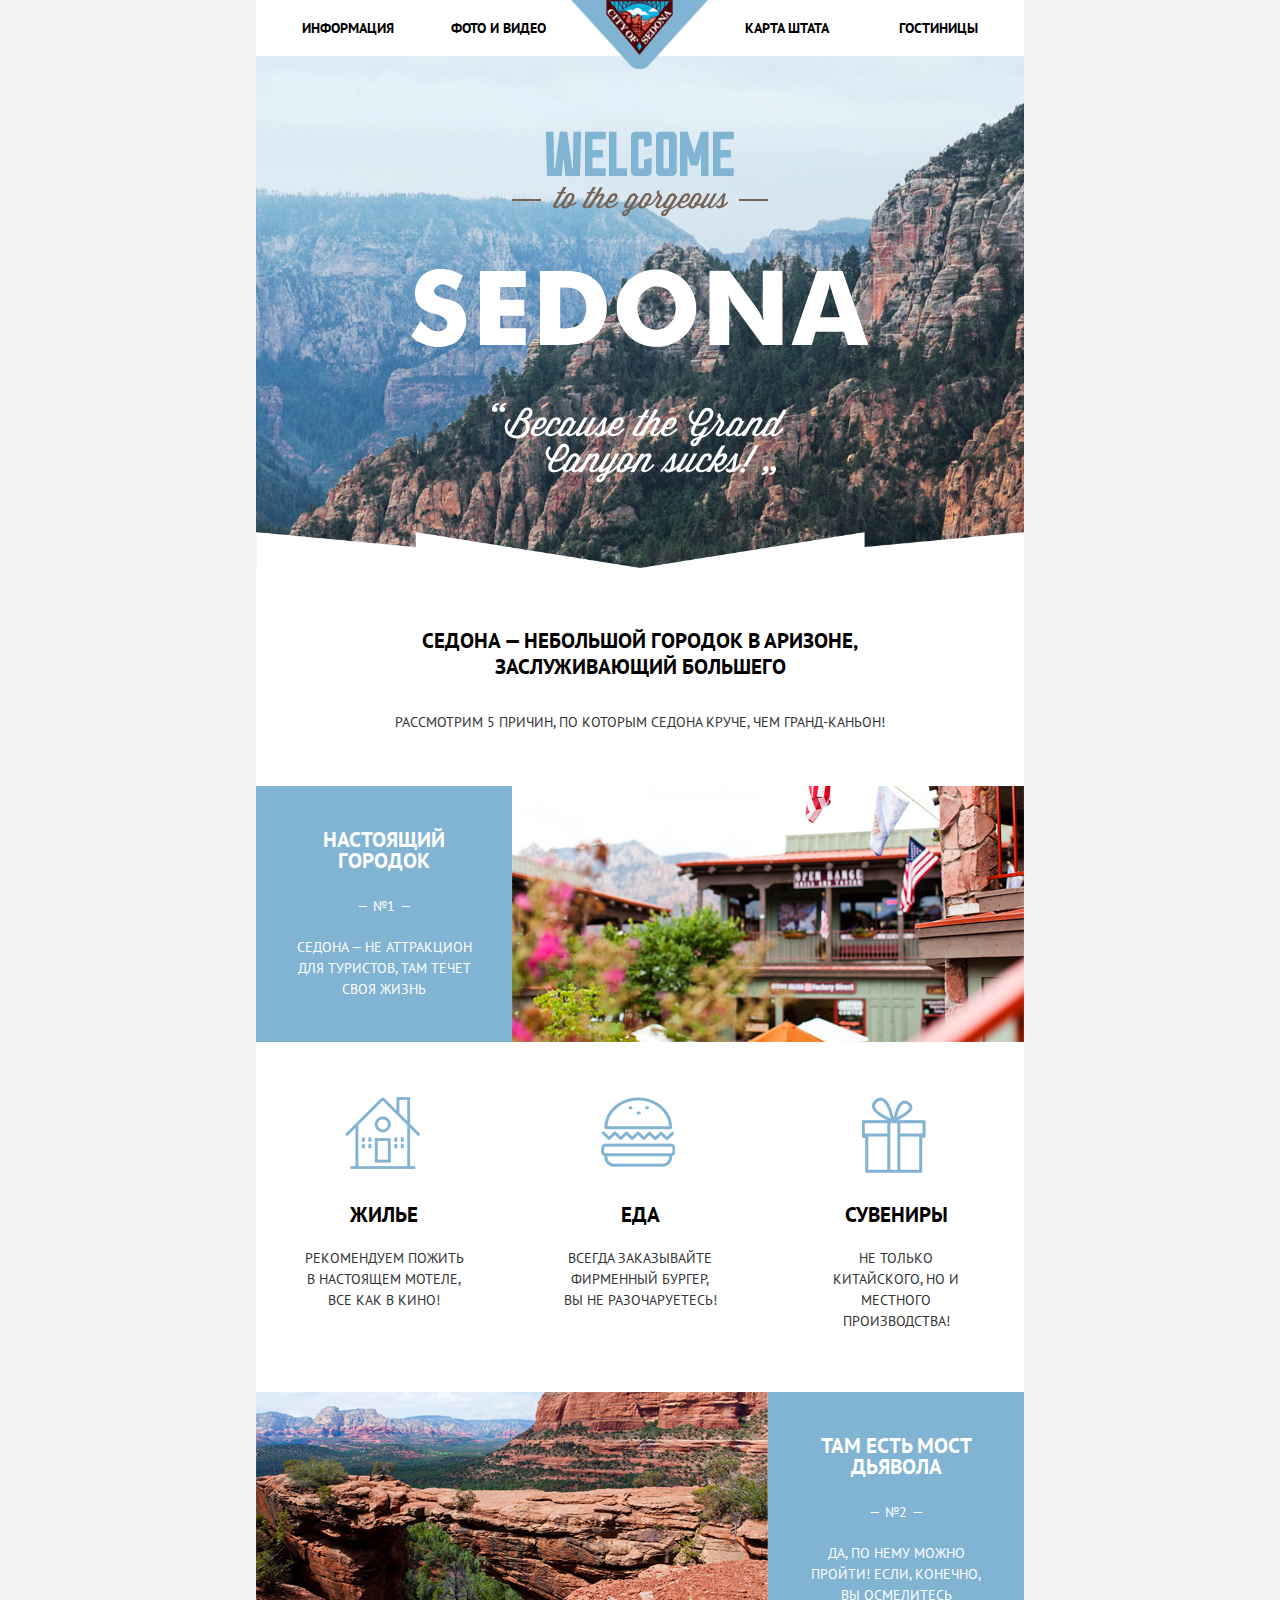
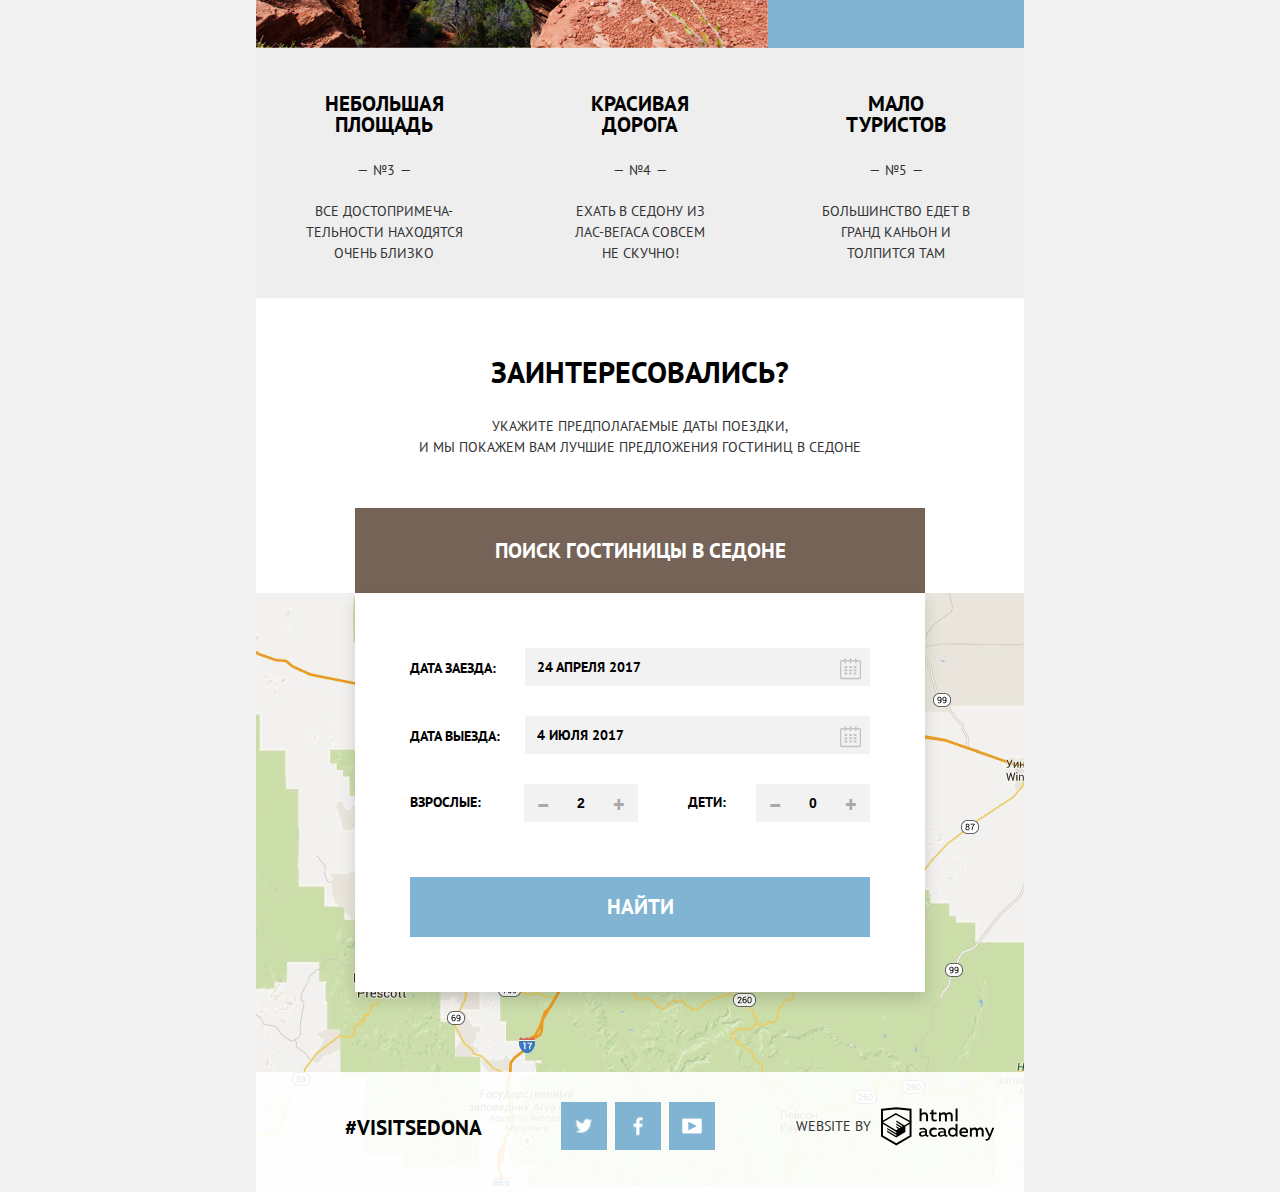
==== commit 16f9638d: "Оформление контента" ====
--- a/index.html
+++ b/index.html
@@ -119,13 +119,13 @@
             <div class="form-people clearfix">
                 <div class="input block-left">
                     <label class="adults-form" for="adult">Взрослые:</label>
-                    <i class="icon-minus" tabindex="0">-</i>
+                    <i class="icon-minus" tabindex="0">–</i>
                     <input type="number" id="adult" name="adult" min="1" value="2">
                     <i class="icon-plus" tabindex="0">+</i>
                 </div>
                 <div class="input block-right">
                     <label class="children-form" for="child">Дети:</label>
-                    <i class="icon-minus" tabindex="0">-</i>
+                    <i class="icon-minus" tabindex="0">–</i>
                     <input type="number" id="child" name="child" min="0" value="0">
                     <i class="icon-plus" tabindex="0">+</i>
                 </div>
--- a/css/style.css
+++ b/css/style.css
@@ -1,18 +1,30 @@
+@charset "UTF-8";
+
 *, *::before, *::after {
     box-sizing: border-box;
 }
 
 body {
+    /*Блочная модель*/
+    display: -webkit-box;
+    display: -ms-flexbox;
+    display: flex;
+    -webkit-box-orient: vertical;
+    -webkit-box-direction: normal;
+        -ms-flex-direction: column;
+            flex-direction: column;
+    margin: 0;
+    padding: 0;
+    min-height: 100vh;
+
+    /*Типография*/
     font-family: "PT Sans", "Tahoma", sans-serif;
     font-size: 14px;
     line-height: 1.5;
     color: #333;
     text-transform: uppercase;
-    margin: 0;
-    padding: 0;
-    display: flex;
-    flex-direction: column;
-    min-height: 100vh;
+
+    /*Оформление*/
     background-color: #f2f2f2;
 }
 
@@ -25,6 +37,7 @@
     font-size: 21px;
     line-height: 1.2;
     color: #000;
+    font-weight: 700;
 }
 
 img {
@@ -37,9 +50,11 @@
 }
 
 main {
-    flex-grow: 1;
+    position: relative;
+    -webkit-box-flex: 1;
+        -ms-flex-positive: 1;
+            flex-grow: 1;
     background-color: #fff;
-    position: relative;
 }
 
 .block-left {
@@ -62,8 +77,8 @@
 
 .clearfix::after {
     content: "";
+    display: table;
     clear: both;
-    display: table;
 }
 
 .text-center {
@@ -118,8 +133,8 @@
 }
 
 .line-break::before {
-content:"\a";
-white-space: pre;
+    content:"\a";
+    white-space: pre;
 }
 
 /*header*/
@@ -153,9 +168,10 @@
     text-align: center;
     text-decoration: none;
     line-height: 4;
-    font-weight: bold;
-    color: #000;
-    outline: none;
+    font-weight: 700;
+    color: #000;
+    outline: none;
+    font-family: inherit;
 }
 
 .main-navigation a:hover {
@@ -164,6 +180,7 @@
 
 .main-navigation a:active {
     color: #000;
+    opacity: 0.3;
 }
 
 .main-navigation .active,
@@ -177,9 +194,10 @@
     position: absolute;
     top: 0;
     left: 50%;
-    transform: translate(-50%, 0);
+    -webkit-transform: translate(-50%, 0);
+            transform: translate(-50%, 0);
     z-index: 10;
-  }
+}
 
 .main-logo img:active{
     opacity: 0.3;
@@ -192,24 +210,29 @@
 /*index*/
 
 .promo {
+    position: relative;
     min-height: 512px;
+    padding-top: 75px;
     background:
         url("../img/background-index-2.png") no-repeat center bottom,
         url("../img/background-index.jpg") no-repeat center 20%;
     background-size: contain, auto;
-    position: relative;
-    padding-top: 75px;
 }
 
 .promo-logo {
+    /*Блочная модель*/
     display: block;
     width: 458px;
     height: 352px;
     margin-left: auto;
     margin-right: auto;
+
+    /*Оформление*/
+    background: url("../img/index-logo.png") no-repeat;
+
+    /*Разное*/
     text-indent: -3000px;
     overflow: hidden;
-    background: url("../img/index-logo.png") no-repeat;
 }
 
 .slogan {
@@ -217,6 +240,7 @@
     width: 470px;
     margin: 60px auto 30px;
     color: #000;
+    font-weight: 700;
 }
 
 .slogan-features {
@@ -227,6 +251,7 @@
 .slogan-features span {
     color: #333;
     line-height: 1.857;
+    font-weight: 400;
 }
 
 .feature {
@@ -239,15 +264,16 @@
     width: 512px;
 }
 
- .number-feature {
+.number-feature {
     display: block;
- }
+}
 
 .feature .info-feature {
     width: 256px;
     text-align: center;;
     padding: 43px 30px 38px;
     color: #fff;
+    font-weight: 400;
 }
 
 .info-feature h3 {
@@ -256,11 +282,13 @@
     padding-left: 22.5px;
     padding-right: 22.5px;
     line-height: 1;
+    font-weight: 700;
 }
 
 .number-feature {
-    margin-top: 20px;
+    margin-top: 25px;
     margin-bottom: 20px;
+    font-weight: 400;
 }
 
 .number-feature:before,
@@ -272,22 +300,27 @@
 }
 
 .attractions li {
+    position: relative;
     min-height: 300px;
     padding-top: 160px;
     padding-bottom: 60px;
-    position: relative;
 }
 
 .attractions div {
-    content: "";
+    /*Позиционирование*/
+    position: absolute;
+    -webkit-transform: translate(-50%, 0);
+            transform: translate(-50%, 0);
+    left: 50%;
+    top: 55px;
+
+    /*Блочная модель*/
     display: block;
-    position: absolute;
     width: 80px;
     height: 80px;
+
+    /*Оформление*/
     background: url("../img/sprite.png") no-repeat;
-    left: 50%;
-    top: 50px;
-    transform: translate(-50%, 0);
 }
 
 .attractions .house {
@@ -307,6 +340,7 @@
 
 .attractions p {
     margin: 0;
+    font-weight: 400;
 }
 
 .column-grid {
@@ -316,12 +350,17 @@
 }
 
 .column-grid li {
+    /*Блочная мрдель*/
     display: inline-block;
     width: 256px;
-    font-size: 14px;
-    vertical-align: top;
     padding-left: 46px;
     padding-right: 46px;
+
+    /*Типография*/
+    font-size: 14px;
+    font-weight: 400;
+    vertical-align: top;
+
 }
 
 .features-3-5 {
@@ -340,6 +379,7 @@
 
 .features-3-5 p{
     margin: 0;
+    font-weight: 400;
 }
 
 .index-form {
@@ -361,20 +401,22 @@
 }
 
 .index-form .slogan-form {
-    margin-top: 50px;
+    margin-top: 55px;
     margin-bottom: 25px;
+    font-weight: 700;
 }
 
 .index-form .tip-form {
     width: 450px;
     display: inline-block;
     vertical-align: middle;
+    font-weight: 400;
 }
 
 .bottom-wrap {
-  position: relative;
-  min-height: 475px;
-  text-align: center;
+    position: relative;
+    min-height: 475px;
+    text-align: center;
 }
 
 .card {
@@ -382,33 +424,47 @@
 }
 
 .card a {
+    /*Блочная модель*/
+    display: block;
+    min-height: 85px;
+    max-width: 100%;
+
+    /*Типография*/
+    font-size: 21px;
     color: #fff;
-    display: block;
+    line-height: 85px;
+    font-weight: 700;
     text-align: center;
     text-decoration: none;
+
+    /*оформление*/
     background-color: #766357;
-    min-height: 85px;
-    line-height: 85px;
-    font-size: 21px;
-    max-width: 100%;
+
+    /*разное*/
     overflow: hidden;
     text-overflow: ellipsis;
     white-space: nowrap;
 }
 
 .card-form {
+    /*Позиционировании*/
+    position: relative;
+
+    /*Блочная модель*/
+    width: 570px;
     min-height: 390px;
-    padding: 55px;
-    margin-bottom: 80px;
-    position: relative;
-    box-shadow: 0 7px 15px rgba(0, 1, 1, 0.15);
-    width: 570px;
     margin-left: auto;
     margin-right: auto;
+    margin-bottom: 80px;
+    padding: 55px;
+
+    /*Оформление*/
+    box-shadow: 0 7px 15px rgba(0, 1, 1, 0.15);
     background-color: #fff;
 }
 
 .form-people {
+    margin-top: 30px;
     margin-bottom: 55px;
 }
 
@@ -420,32 +476,45 @@
 }
 
 .form-date {
-    margin-bottom: 30px;
     position: relative;
+    margin-top: 30px;
+}
+
+.form-date:first-child {
+    margin-top: 0;
 }
 
 .form-date input{
     width: 345px;
-    font-weight: bold;
     color: #000;
     text-transform: uppercase;
+    font-weight: 700;
+    font-family: inherit;
 }
 
 .form-date label{
+    /*Блочная модель*/
+    width: calc(100% - 345px);
     padding-top: 10px;
-    width: calc(100% - 345px);
-    font-weight: bold;
+
+    /*Типография*/
+    font-weight: 700;
     color: #000;
     text-align: left;
 }
 
 .icon-calendar {
+    /*Позицианирование*/
     position: absolute;
+    left: 420px;
+
+    /*блочная модель*/
     width: 40px;
     height: 40px;
+
+    /*Оформление*/
     background: url("../img/sprite.png") no-repeat;
     background-position: -10px -518px;
-    left: 420px;
     outline: none;
 }
 
@@ -458,11 +527,13 @@
 }
 
 .card-form input {
-    height: 40px;
-    border: none;
+    /*Блочная модель*/
+    height: 38px;
+    padding-left: 10px;
+
+    /*Оформление*/
     background-color: #f2f2f2;
     border: 2px solid #f2f2f2;
-    padding-left: 15px;
     outline: none;
 }
 
@@ -473,20 +544,21 @@
 .input label {
     margin-right: 43px;
     color: #000;
-    font-weight: bold;
+    font-weight: 700;
 }
 
 .input .children-form {
-    margin-right: 20px;
-    margin-left: 47px;
+    margin-right: 30px;
 }
 
 .card-form input[type="number"] {
-    width: 40px;
-    font-size: 14px;
-    font-weight: bold;
+    width: 38px;
     margin-left: auto;
     margin-right: auto;
+    padding: 0;
+    text-align: center;
+    font-size: 14px;
+    font-weight: 700;
 }
 
 input[type=number]::-webkit-inner-spin-button,
@@ -501,17 +573,24 @@
 
 .icon-minus,
 .icon-plus {
+    /*Блочная модель*/
+    display: inline-block;
+    width: 38px;
+    height: 38px;
+    border: 2px solid #f2f2f2;
+
+    /*Типография*/
     font-style: normal;
+    font-size: 22px;
+    line-height: 36px;
+    vertical-align: middle;
+    color: #a9a9a9;
+    font-weight: 700;
+
+    /*Оформление*/
     background-color: #f2f2f2;
-    display: inline-block;
-    width: 40px;
-    height: 40px;
-    vertical-align: middle;
-    font-size: 22px;
-    color: #a9a9a9;
-    line-height: 40px;
-    border: 2px solid #f2f2f2;
-    outline: none;
+    outline: none;
+    cursor: pointer
 }
 
 .card-form button {
@@ -520,6 +599,7 @@
     padding: 0;
     margin: 0;
     text-transform: uppercase;
+    font-weight: 700;
 }
 
 .card-form input:hover,
@@ -554,16 +634,16 @@
 }
 
 .hotels-form {
+    max-height: 217px;
     padding-top: 25px;
     padding-bottom: 30px;
-    max-height: 217px;
     background: url("../img/background-filter.jpg") no-repeat center top;
     background-size: cover;
     color: #fff;
 }
 
 .hotels-form legend {
-    font-weight: bold;
+    font-weight: 700;
 }
 
 .hotels-form fieldset {
@@ -581,7 +661,6 @@
     display: inline-block;
     margin-left: 40px;
     font-weight: 400;
-
 }
 
 .input-hotels-form {
@@ -589,8 +668,8 @@
 }
 
 .form-hotels-checkbox .checkbox-wrap {
+    position: relative;
     margin-bottom: 25px;
-    position: relative;
 }
 
 .form-hotels-checkbox legend {
@@ -600,13 +679,18 @@
 }
 
 .input-hotels-form + label::before {
+    /*Позиционирование*/
+    position: absolute;
+    left: 0;
+    bottom: 0;
+
+    /*Блочная модель*/
     content: "";
     display: block;
-    position: absolute;
     width: 26px;
     height: 22px;
-    left: 0;
-    bottom: 0;
+
+    /*Оформление*/
     background: url("../img/sprite.png") no-repeat;
     background-position: -20px -590px;
 }
@@ -615,56 +699,73 @@
     background-position: -20px -652px;
 }
 
+.input-hotels-form[disabled] + label::before {
+    background-position: -30px -927px;
+}
+
+.input-hotels-form[disabled]:checked + label::before {
+    background-position: -27px -978px;
+
+}
+
+.input-hotels-form[disabled]:checked + label,
+.input-hotels-form[disabled] + label {
+    color: #6a6a6a;
+}
+
 .filter-range {
-  width: 224px;
-
-  color: #ffffff;
-  text-transform: uppercase;
+    width: 224px;
+    color: #ffffff;
+    text-transform: uppercase;
 }
 
 .filter-range-title {
-  margin-bottom: 12px;
-
-  font-weight: 600;
-  font-size: 16px;
-  line-height: 21px;
+    margin-bottom: 12px;
+    font-weight: 700;
+    font-size: 16px;
+    line-height: 21px;
 }
 
 .price-controls {
-  position: relative;
-
-  height: 36px;
-  margin-bottom: 20px;
-  font-size: 0;
-  border: 2px solid #ffffff;
-  border-radius: 2px;
+    /*Позиционирование*/
+    position: relative;
+
+    /*Блочьная модель*/
+    height: 36px;
+    margin-bottom: 20px;
+
+    /*Типография*/
+    font-size: 0;
+
+    /*Оформление*/
+    border: 2px solid #ffffff;
+    border-radius: 2px;
 }
 
 .price-controls::after {
-  content: "";
-  position: absolute;
-  top: 50%;
-  left: 50%;
-
-  width: 2px;
-  height: 22px;
-
-  background: #ffffff;
-  transform: translate(-50%, -50%);
+    content: "";
+    position: absolute;
+    top: 50%;
+    left: 50%;
+    width: 2px;
+    height: 22px;
+    background: #ffffff;
+    -webkit-transform: translate(-50%, -50%);
+            transform: translate(-50%, -50%);
 }
 
 .price-controls label {
-  display: inline-block;
-  font-size: 14px;
-  line-height: 30px;
-  vertical-align: top;
-  cursor: pointer;
+    display: inline-block;
+    font-size: 14px;
+    line-height: 30px;
+    vertical-align: top;
+    cursor: pointer;
 }
 
 .price-controls .min-price,
 .price-controls .max-price {
-  width: 105px;
-  text-align: center;
+    width: 105px;
+    text-align: center;
 }
 
 .price-controls .min-price {
@@ -672,82 +773,77 @@
 }
 
 .price-controls input {
-  width: 30px;
-  margin: 0;
-
-  color: inherit;
-  font: inherit;
-
-  background: none;
-  border: none;
+    width: 40px;
+    margin: 0;
+    color: inherit;
+    font: inherit;
+    background: none;
+    border: none;
 }
 
 .range-controls {
-  position: relative;
-
-  margin-bottom: 32px;
+    position: relative;
+    margin-bottom: 32px;
 }
 
 .range-controls .scale {
-  height: 2px;
-
-  background: rgba(255, 255, 255, 0.3);
+    height: 2px;
+    background: rgba(255, 255, 255, 0.3);
 }
 
 .range-controls .bar {
-  width: 70%;
-  height: 2px;
-
-  background: #ffffff;
+    width: 70%;
+    height: 2px;
+    background: #ffffff;
 }
 
 .range-toggle {
-  position: absolute;
-  top: -9px;
-
-  width: 20px;
-  height: 20px;
-
-  background: #ababab;
-  border: 8px solid #ffffff;
-  border-radius: 50%;
-  box-shadow: 0 2px 1px 0 rgba(0, 1, 1, 0.2);
-  cursor: pointer;
+    position: absolute;
+    top: -9px;
+    width: 20px;
+    height: 20px;
+    background: #ababab;
+    border: 8px solid #ffffff;
+    border-radius: 50%;
+    box-shadow: 0 2px 1px 0 rgba(0, 1, 1, 0.2);
+    cursor: pointer;
 }
 
 .range-toggle:hover {
-  background: #1c4f80;
+    background: #1c4f80;
 }
 
 .range-toggle-min {
-  left: 0;
+    left: 0;
 }
 
 .range-toggle-max {
-  left: 70%;
+    left: 70%;
 }
 
 .btn-transparent {
-  display: block;
-  margin: 0 auto;
-  padding: 6px 35px;
-
-  font-size: 14px;
-  line-height: 20px;
-  color: #ffffff;
-  text-transform: uppercase;
-
-  background: transparent;
-  border: 2px solid #ffffff;
-  border-radius: 2px;
-  cursor: pointer;
-  outline: none;
+    /*Блочьная модель*/
+    display: block;
+    margin: 0 auto;
+    padding: 6px 35px;
+    border: 2px solid #ffffff;
+
+    /*Типография*/
+    font-size: 14px;
+    line-height: 20px;
+    color: #ffffff;
+    text-transform: uppercase;
+
+    /*Оформление*/
+    background: transparent;
+    border-radius: 2px;
+    cursor: pointer;
+    outline: none;
 }
 
 .btn-transparent:hover {
-  color: #000000;
-
-  background: #ffffff;
+    color: #000000;
+    background: #ffffff;
 }
 
 .result-sorting {
@@ -762,7 +858,7 @@
 
 .sorting {
     padding: 0;
-    padding-top: 4px;
+    padding-top: 6px;
     font-size: 0;
 }
 
@@ -791,7 +887,7 @@
 .button-sorting {
     padding: 0;
     text-transform: uppercase;
-    margin-right: 35px;
+    margin-right: 30px;
     font-weight: 400;
 }
 
@@ -801,8 +897,7 @@
 
 .result-sorting .sort-property {
     border-bottom: 1px dotted #81b3d2;
-    color: #000;
-    opacity: 0.3;
+    color: rgba(0, 0, 0, 0.3);
     outline: none;
 }
 
@@ -827,12 +922,14 @@
 }
 
 .sort-ascending {
-    margin-right: 12px;
+    margin-right: 7px;
 }
 
 .search-results {
     width: 100%;
     border-collapse: collapse;
+    font-weight: 400;
+    margin-bottom: 5px;
 }
 
 .sort-ascending,
@@ -840,6 +937,7 @@
     opacity: 0.3;
     color: #000;
     outline: none;
+    font-size: 14px;
 }
 
 .sort-ascending:hover,
@@ -859,7 +957,8 @@
 }
 
 .search-results td {
-    height: 150px;
+    height: 151px;
+    padding-top: 10px;
 }
 
 .td-image {
@@ -874,13 +973,16 @@
 }
 
 .td-info .name-hotel {
+    /*Блочьная модель*/
     display: inline-block;
     margin: 0;
-    margin-top: 17px;
+    margin-top: 13px;
+
+    /*Типография*/
+    font-size: 21px;
     text-decoration: none;
-    font-weight: bold;
-    color: #000;
-    font-size: 21px;
+    font-weight: 700;
+    color: #000;
 }
 
 .td-info .name-hotel:hover {
@@ -893,35 +995,41 @@
 }
 
 .price-hotel {
-    margin-top: 10px;
-    margin-bottom: 9px;
+    margin-top: 5px;
+    margin-bottom: 13px;
 }
 
 .property-type {
     display: inline-block;
-    width: 118px;
+    width: 112px;
+    font-weight: 400;
 }
 
 .info-btn {
-    margin-right: 7px;
+    margin-right: 2px;
 }
 
 .info-btn,
 .order-btn {
-    display: inline-block;
-    text-decoration: none;
+    /*Блочная модель*/
+    display: inline-block;
+    height: 27px;
     padding-left: 17px;
     padding-right: 17px;
+
+    /*Типография*/
     font-size: 14px;
     line-height: 1.929;
-    height: 27px;
-}
+    font-weight: 700;
+    text-decoration: none;
+}
+
 .order-btn {
     background-color: #766357;
 }
 
 .stars {
-    margin-top: 21px;
+    margin-top: 15px;
     margin-bottom: 41px;
     text-align: right;
 }
@@ -935,46 +1043,55 @@
 
 .rating {
     display: block;
+    padding-left: 13px;
+    padding-right: 13px;
+    line-height: 27px;
+    font-weight: 400;
+    color: #666666;
     background-color: #f2f2f2;
-    padding-left: 17px;
-    padding-right: 17px;
-    line-height: 27px;
 }
 
 /*footer*/
 
 .main-footer {
     min-height: 120px;
-    padding-left: 60px;
-    padding-right: 30px;
     background-color: rgba(255, 255, 255, 0.9);
 }
 
+.footer-hashtag,
+.footer-social,
+.footer-copyright {
+    display: inline-block;
+    width: 33.33%
+}
+
 .footer-hashtag {
-    margin-top: 50px;
+    margin-top: 40px;
     min-height: 25px;
     font-size: 21px;
+    padding-left: 60px;
 }
 
 .footer-hashtag a {
     color: #000;
-    font-weight: bold;
+    font-weight: 700;
     text-decoration: none;
     outline: none;
 }
 
 .footer-social {
-    margin-top: 36px;
-    margin-left: 110px;
     min-height: 48px;
+    margin-top: 30px;
+    text-align: center;
 }
 
 .social-btn {
+    position: relative;
     display: inline-block;
     width: 46px;
     height: 48px;
+    margin-right: 4px;
     background-color: #81b3d2;
-    position: relative;
     text-indent: -3000px;
     overflow: hidden;
 }
@@ -984,11 +1101,15 @@
 }
 
 .social-icon {
-    background: url("../img/sprite.png") no-repeat;
+    /*Позиционирование*/
     position: absolute;
+    -webkit-transform: translate(-50%, -50%);
+            transform: translate(-50%, -50%);
     top: 50%;
     left: 50%;
-    transform: translate(-50%, -50%);
+
+    /*Оформление*/
+    background: url("../img/sprite.png") no-repeat;
 }
 
 .social-icon-tw {
@@ -998,20 +1119,22 @@
 }
 
 .social-icon-fb {
+    background-position: -20px -413px;
     width: 10px;
     height: 19px;
-    background-position: -20px -413px;
 }
 
 .social-icon-yt {
+    background-position: -20px -472px;
     width: 20px;
     height: 16px;
-    background-position: -20px -472px;
 }
 
 .footer-copyright {
-    margin-top: 40px;
+    margin-top: 35px;
     min-height: 39px;
+    padding-right: 30px;
+    text-align: right;
 }
 
 .footer-copyright p {
@@ -1019,32 +1142,33 @@
 }
 
 .footer-copyright span {
+    display: inline-block;
     font-size: 14px;
-    display: inline-block;
     vertical-align: middle;
     margin-right: 10px;
+    font-weight: 400;
 }
 
 .copyright-logo {
-    outline: none;
     display: inline-block;
     vertical-align: middle;
+    outline: none;
 }
 
 .copyright-logo:hover .text {
-  fill: #81b3d2;
+    fill: #81b3d2;
 }
 
 .copyright-logo:hover .frame,
 .copyright-logo:hover .top-hat {
-  stroke: #81b3d2;
+    stroke: #81b3d2;
 }
 
 .copyright-logo:active .text {
-  fill: #bdbbbc;
+    fill: #bdbbbc;
 }
 
 .copyright-logo:active .frame,
 .copyright-logo:active .top-hat {
-  stroke: #bdbbbc;
-}
+    stroke: #bdbbbc;
+}
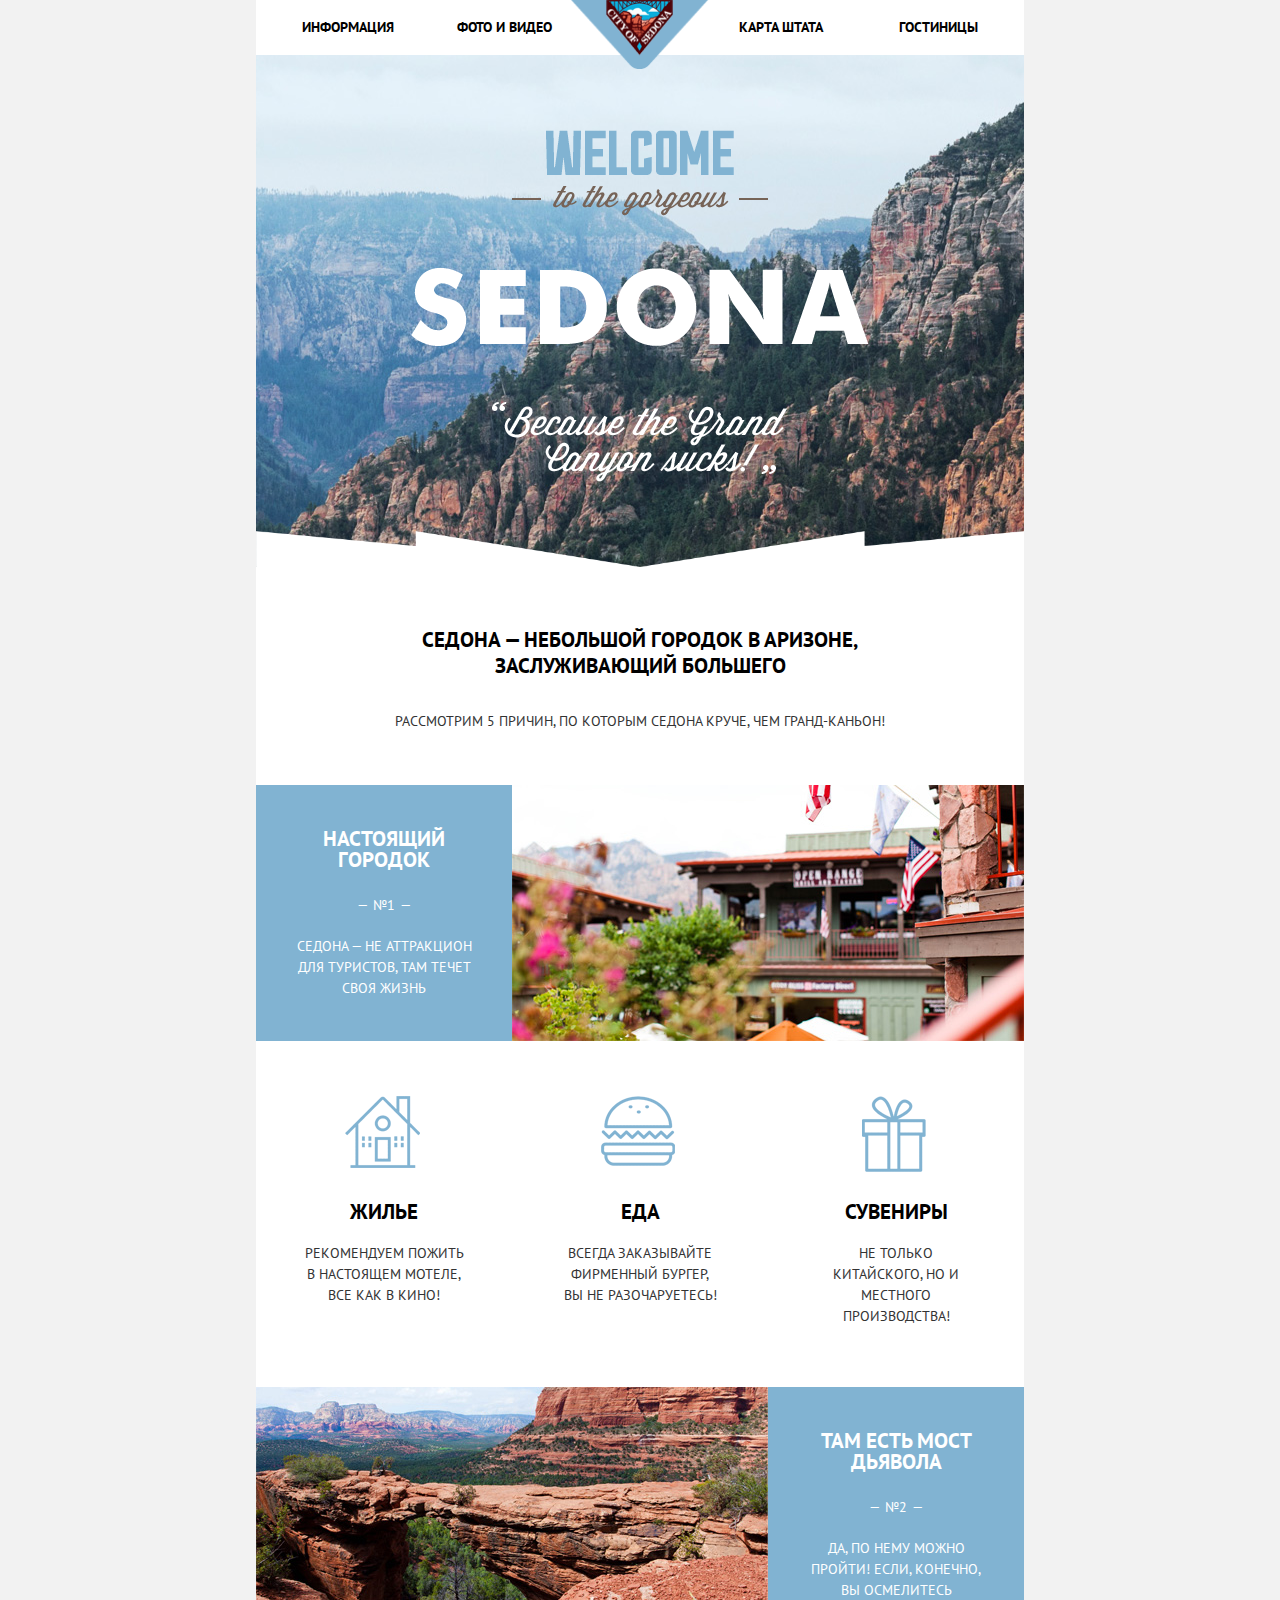
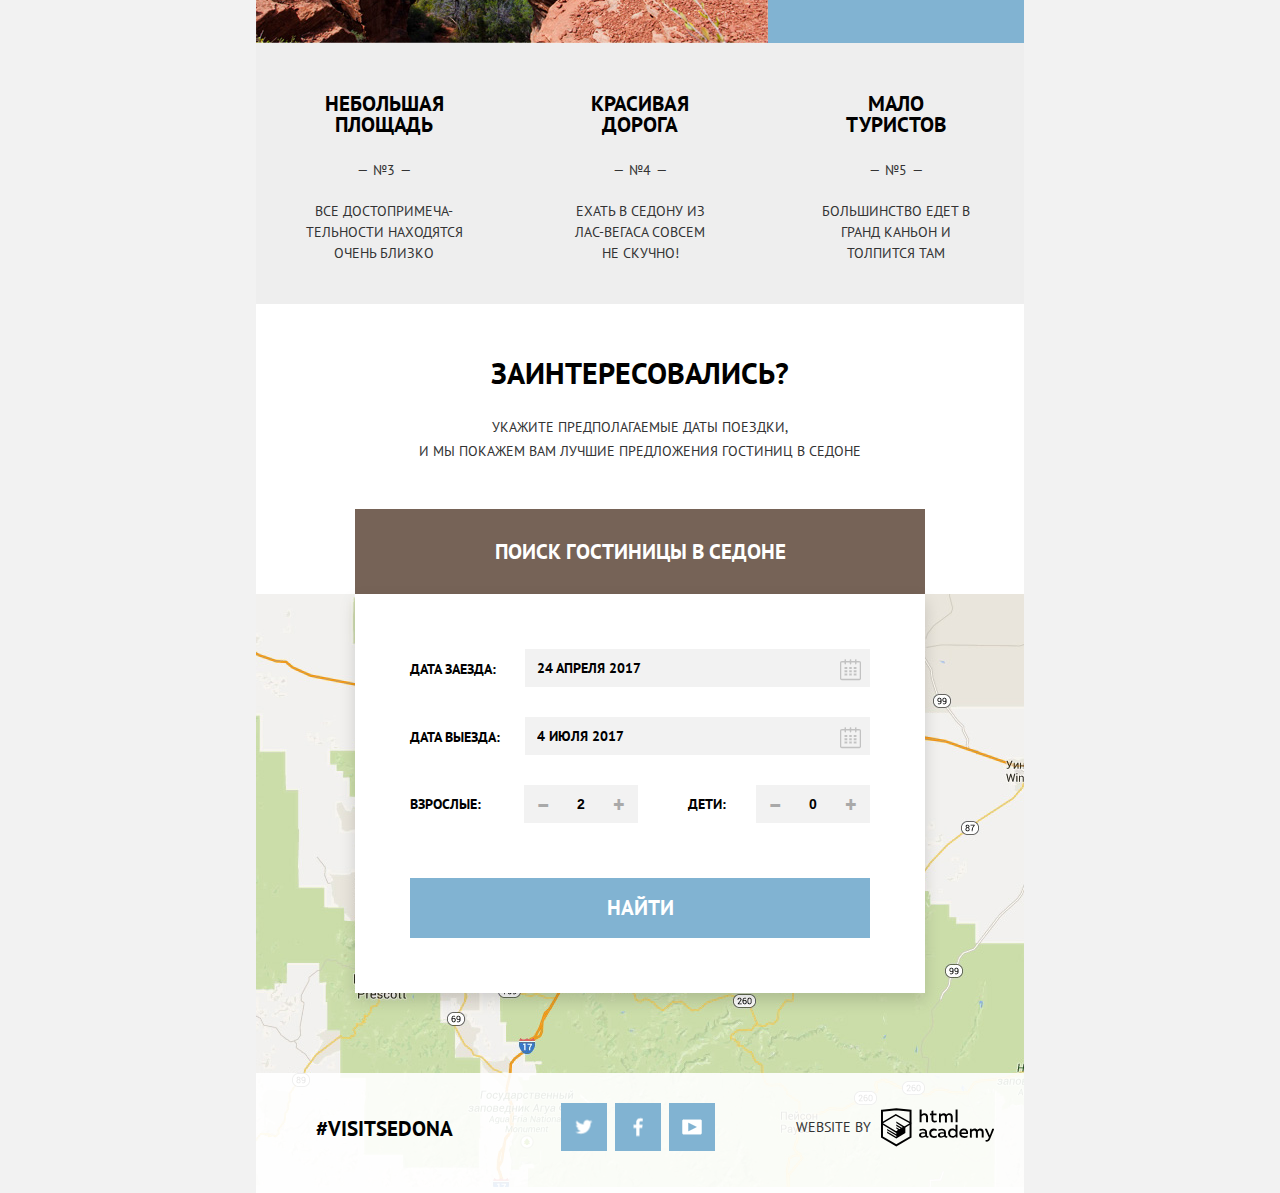
==== commit e8c26903: "Финальная проверка" ====
--- a/index.html
+++ b/index.html
@@ -24,7 +24,7 @@
 
     <main class="container">
         <section class="promo text-center">
-            <span class="promo-logo">Welcome To the gorgeous Sedona. Because the Grand Canyoun Sucks</span>
+            <img src="img/index-logo.png" class="promo-logo" alt=">Welcome To the gorgeous Sedona. Because the Grand Canyoun Sucks" width="458" height="352">
         </section>
         <h2 class="slogan">Седона — небольшой городок в Аризоне, заслуживающий большего</h2>
         <section class="features">
@@ -41,18 +41,15 @@
             </figure>
 
             <ul class="attractions column-grid">
-                <li>
-                    <div class="house"></div>
+                <li class="house">
                     <h3>Жилье</h3>
                     <p>Рекомендуем пожить в настоящем мотеле, все как в кино!</p>
                 </li>
-                <li>
-                    <div class="food"></div>
+                <li class="food">
                     <h3>Еда</h3>
                     <p>Всегда заказывайте фирменный бургер, <span class="line-break">вы не разочаруетесь!</span></p>
                 </li>
-                <li>
-                    <div class="souvenirs"></div>
+                <li class="souvenirs">
                     <h3>Сувениры</h3>
                     <p>Не только китайского, но и местного производства!</p>
                 </li>
@@ -107,30 +104,30 @@
         <img class="map" src="img/map.jpg" alt="Карта" width="768" height="593">
         <form class="card-form" action="?" method="get" name="index-form">
             <div class="form-date clearfix">
-                <label class="block-left">Дата заезда:</label>
-                <input type="text" name="arrival-date" value="24 апреля 2017" class="block-right">
-                <i class="icon-calendar" tabindex="0"></i>
+                <label class="block-left" for="arrival-date">Дата заезда:</label>
+                <input type="text" name="arrival-date" id="arrival-date" value="24 апреля 2017" class="block-right">
+                <button class="icon-calendar"></button>
             </div>
             <div class="form-date clearfix">
-                <label class="block-left">Дата выезда:</label>
-                <input type="text" name="date-departure" value="4 июля 2017" class="block-right">
-                <i class="icon-calendar" tabindex="0"></i>
+                <label class="block-left" for="date-departure">Дата выезда:</label>
+                <input type="text" name="date-departure" id="date-departure" value="4 июля 2017" class="block-right">
+                <button class="icon-calendar"></button>
             </div>
             <div class="form-people clearfix">
                 <div class="input block-left">
                     <label class="adults-form" for="adult">Взрослые:</label>
-                    <i class="icon-minus" tabindex="0">–</i>
+                    <button class="icon-minus">–</button>
                     <input type="number" id="adult" name="adult" min="1" value="2">
-                    <i class="icon-plus" tabindex="0">+</i>
+                    <button class="icon-plus">+</button>
                 </div>
                 <div class="input block-right">
                     <label class="children-form" for="child">Дети:</label>
-                    <i class="icon-minus" tabindex="0">–</i>
+                    <button class="icon-minus">–</button>
                     <input type="number" id="child" name="child" min="0" value="0">
-                    <i class="icon-plus" tabindex="0">+</i>
+                    <button class="icon-plus">+</button>
                 </div>
             </div>
-            <button type="submit" class="btn">Найти</button>
+            <button type="submit" class="btn btn-find-index">Найти</button>
         </form>
         <footer class="main-footer container clearfix">
             <div class="footer-hashtag block-left">
--- a/css/style.css
+++ b/css/style.css
@@ -1,1174 +1 @@
-@charset "UTF-8";
-
-*, *::before, *::after {
-    box-sizing: border-box;
-}
-
-body {
-    /*Блочная модель*/
-    display: -webkit-box;
-    display: -ms-flexbox;
-    display: flex;
-    -webkit-box-orient: vertical;
-    -webkit-box-direction: normal;
-        -ms-flex-direction: column;
-            flex-direction: column;
-    margin: 0;
-    padding: 0;
-    min-height: 100vh;
-
-    /*Типография*/
-    font-family: "PT Sans", "Tahoma", sans-serif;
-    font-size: 14px;
-    line-height: 1.5;
-    color: #333;
-    text-transform: uppercase;
-
-    /*Оформление*/
-    background-color: #f2f2f2;
-}
-
-h2 {
-    font-size: 21px;
-    line-height: 1.238;
-}
-
-h3 {
-    font-size: 21px;
-    line-height: 1.2;
-    color: #000;
-    font-weight: 700;
-}
-
-img {
-    max-width: 100%;
-    height: auto;
-}
-
-button {
-    font-family: inherit;
-}
-
-main {
-    position: relative;
-    -webkit-box-flex: 1;
-        -ms-flex-positive: 1;
-            flex-grow: 1;
-    background-color: #fff;
-}
-
-.block-left {
-    float: left;
-}
-
-.block-right {
-    float: right;
-}
-
-.container {
-    margin-left: auto;
-    margin-right: auto;
-    width: 768px;
-}
-
-.container-padded {
-    padding: 0 46px;
-}
-
-.clearfix::after {
-    content: "";
-    display: table;
-    clear: both;
-}
-
-.text-center {
-    text-align: center;
-}
-
-.btn {
-    background-color: #81b3d2;
-    border: 0;
-    font-size: 21px;
-    color: #fff;
-    outline: none;
-}
-
-.btn:hover {
-    background-color: #669ec0;
-}
-
-.btn:active {
-    background-color: #5496bd;
-    color: rgba(255, 255, 255, 0.3);
-}
-
-.btn-text:hover {
-    color: #81b3d2;
-    outline: none;
-}
-
-.btn-text:active {
-    opacity: 0.3;
-    color: #000;
-}
-
-.brown-btn:hover {
-    background-color: #604e43;
-}
-
-.brown-btn:active {
-    background-color: #503e33;
-}
-
-.transparent-btn {
-    border: 2px solid #fff;
-    background-color: rgba(255, 255, 255, 0);
-    font-size: 14px;
-    outline: none;
-}
-
-.transparent-btn:hover {
-    background-color: #fff;
-    color: #000;
-}
-
-.line-break::before {
-    content:"\a";
-    white-space: pre;
-}
-
-/*header*/
-
-.main-header{
-    background-color: #fff;
-}
-
-.main-navigation {
-    position: relative;
-}
-
-.main-navigation ul {
-    margin: 0;
-    padding: 0;
-    list-style: none;
-}
-
-.main-navigation li {
-    float: left;
-    width: 22%;
-    font-size: 14px;
-}
-
-.main-navigation li:nth-child(n+3) {
-    float: right;
-    text-align: right;
-}
-
-.main-navigation a {
-    text-align: center;
-    text-decoration: none;
-    line-height: 4;
-    font-weight: 700;
-    color: #000;
-    outline: none;
-    font-family: inherit;
-}
-
-.main-navigation a:hover {
-    color: #81b3d2;
-}
-
-.main-navigation a:active {
-    color: #000;
-    opacity: 0.3;
-}
-
-.main-navigation .active,
-.main-navigation .active:hover,
-.main-navigation .active:active {
-    color: #766357;
-    outline: none;
-}
-
-.main-logo {
-    position: absolute;
-    top: 0;
-    left: 50%;
-    -webkit-transform: translate(-50%, 0);
-            transform: translate(-50%, 0);
-    z-index: 10;
-}
-
-.main-logo img:active{
-    opacity: 0.3;
-}
-
-.main-logo .active:active{
-    opacity: 1;
-}
-
-/*index*/
-
-.promo {
-    position: relative;
-    min-height: 512px;
-    padding-top: 75px;
-    background:
-        url("../img/background-index-2.png") no-repeat center bottom,
-        url("../img/background-index.jpg") no-repeat center 20%;
-    background-size: contain, auto;
-}
-
-.promo-logo {
-    /*Блочная модель*/
-    display: block;
-    width: 458px;
-    height: 352px;
-    margin-left: auto;
-    margin-right: auto;
-
-    /*Оформление*/
-    background: url("../img/index-logo.png") no-repeat;
-
-    /*Разное*/
-    text-indent: -3000px;
-    overflow: hidden;
-}
-
-.slogan {
-    text-align: center;
-    width: 470px;
-    margin: 60px auto 30px;
-    color: #000;
-    font-weight: 700;
-}
-
-.slogan-features {
-    text-align: center;
-    margin-bottom: 50px;
-}
-
-.slogan-features span {
-    color: #333;
-    line-height: 1.857;
-    font-weight: 400;
-}
-
-.feature {
-    background-color: #81b3d2;
-    min-height: 256px;
-    margin: 0;
-}
-
-.feature img {
-    width: 512px;
-}
-
-.number-feature {
-    display: block;
-}
-
-.feature .info-feature {
-    width: 256px;
-    text-align: center;;
-    padding: 43px 30px 38px;
-    color: #fff;
-    font-weight: 400;
-}
-
-.info-feature h3 {
-    margin: 0;
-    color: #fff;
-    padding-left: 22.5px;
-    padding-right: 22.5px;
-    line-height: 1;
-    font-weight: 700;
-}
-
-.number-feature {
-    margin-top: 25px;
-    margin-bottom: 20px;
-    font-weight: 400;
-}
-
-.number-feature:before,
-.number-feature:after {
-    content: "—";
-    display: inline;
-    padding-left: 5px;
-    padding-right: 5px;
-}
-
-.attractions li {
-    position: relative;
-    min-height: 300px;
-    padding-top: 160px;
-    padding-bottom: 60px;
-}
-
-.attractions div {
-    /*Позиционирование*/
-    position: absolute;
-    -webkit-transform: translate(-50%, 0);
-            transform: translate(-50%, 0);
-    left: 50%;
-    top: 55px;
-
-    /*Блочная модель*/
-    display: block;
-    width: 80px;
-    height: 80px;
-
-    /*Оформление*/
-    background: url("../img/sprite.png") no-repeat;
-}
-
-.attractions .house {
-    background-position: -19px -20px;
-}
-.attractions .food {
-    background-position: -19px -132px;
-}
-.attractions .souvenirs {
-    background-position: -14px -242px;
-}
-
-
-.attractions h3 {
-    margin-top: 0;
-}
-
-.attractions p {
-    margin: 0;
-    font-weight: 400;
-}
-
-.column-grid {
-    font-size: 0;
-    padding: 0;
-    text-align: center;
-}
-
-.column-grid li {
-    /*Блочная мрдель*/
-    display: inline-block;
-    width: 256px;
-    padding-left: 46px;
-    padding-right: 46px;
-
-    /*Типография*/
-    font-size: 14px;
-    font-weight: 400;
-    vertical-align: top;
-
-}
-
-.features-3-5 {
-    background-color: #eee;
-    min-height: 250px;
-    padding-top: 45px;
-    padding-bottom: 30px;
-}
-
-.features-3-5 h3 {
-    margin: 0;
-    line-height: 1;
-    padding-left: 5px;
-    padding-right: 5px;
-}
-
-.features-3-5 p{
-    margin: 0;
-    font-weight: 400;
-}
-
-.index-form {
-    width: 570px;
-}
-
-.map {
-    position: absolute;
-    top: 0;
-    left: 0;
-    right: 0;
-    z-index: -1;
-}
-
-.index-form h2 {
-    font-size: 30px;
-    line-height: 1.25;
-    color: #000;
-}
-
-.index-form .slogan-form {
-    margin-top: 55px;
-    margin-bottom: 25px;
-    font-weight: 700;
-}
-
-.index-form .tip-form {
-    width: 450px;
-    display: inline-block;
-    vertical-align: middle;
-    font-weight: 400;
-}
-
-.bottom-wrap {
-    position: relative;
-    min-height: 475px;
-    text-align: center;
-}
-
-.card {
-    margin-top: 50px;
-}
-
-.card a {
-    /*Блочная модель*/
-    display: block;
-    min-height: 85px;
-    max-width: 100%;
-
-    /*Типография*/
-    font-size: 21px;
-    color: #fff;
-    line-height: 85px;
-    font-weight: 700;
-    text-align: center;
-    text-decoration: none;
-
-    /*оформление*/
-    background-color: #766357;
-
-    /*разное*/
-    overflow: hidden;
-    text-overflow: ellipsis;
-    white-space: nowrap;
-}
-
-.card-form {
-    /*Позиционировании*/
-    position: relative;
-
-    /*Блочная модель*/
-    width: 570px;
-    min-height: 390px;
-    margin-left: auto;
-    margin-right: auto;
-    margin-bottom: 80px;
-    padding: 55px;
-
-    /*Оформление*/
-    box-shadow: 0 7px 15px rgba(0, 1, 1, 0.15);
-    background-color: #fff;
-}
-
-.form-people {
-    margin-top: 30px;
-    margin-bottom: 55px;
-}
-
-.card-form label,
-.card-form input {
-    display: inline-block;
-    vertical-align: middle;
-    font-size: 14px;
-}
-
-.form-date {
-    position: relative;
-    margin-top: 30px;
-}
-
-.form-date:first-child {
-    margin-top: 0;
-}
-
-.form-date input{
-    width: 345px;
-    color: #000;
-    text-transform: uppercase;
-    font-weight: 700;
-    font-family: inherit;
-}
-
-.form-date label{
-    /*Блочная модель*/
-    width: calc(100% - 345px);
-    padding-top: 10px;
-
-    /*Типография*/
-    font-weight: 700;
-    color: #000;
-    text-align: left;
-}
-
-.icon-calendar {
-    /*Позицианирование*/
-    position: absolute;
-    left: 420px;
-
-    /*блочная модель*/
-    width: 40px;
-    height: 40px;
-
-    /*Оформление*/
-    background: url("../img/sprite.png") no-repeat;
-    background-position: -10px -518px;
-    outline: none;
-}
-
-.icon-calendar:hover {
-    background-position: -23px -870px;
-}
-
-.icon-calendar:active {
-    background-position: -18px -773px;
-}
-
-.card-form input {
-    /*Блочная модель*/
-    height: 38px;
-    padding-left: 10px;
-
-    /*Оформление*/
-    background-color: #f2f2f2;
-    border: 2px solid #f2f2f2;
-    outline: none;
-}
-
-.input {
-    font-size: 0;
-}
-
-.input label {
-    margin-right: 43px;
-    color: #000;
-    font-weight: 700;
-}
-
-.input .children-form {
-    margin-right: 30px;
-}
-
-.card-form input[type="number"] {
-    width: 38px;
-    margin-left: auto;
-    margin-right: auto;
-    padding: 0;
-    text-align: center;
-    font-size: 14px;
-    font-weight: 700;
-}
-
-input[type=number]::-webkit-inner-spin-button,
-input[type=number]::-webkit-outer-spin-button {
-    -webkit-appearance: none;
-    margin: 0;
-}
-
-input[type='number'] {
-    -moz-appearance: textfield;
-}
-
-.icon-minus,
-.icon-plus {
-    /*Блочная модель*/
-    display: inline-block;
-    width: 38px;
-    height: 38px;
-    border: 2px solid #f2f2f2;
-
-    /*Типография*/
-    font-style: normal;
-    font-size: 22px;
-    line-height: 36px;
-    vertical-align: middle;
-    color: #a9a9a9;
-    font-weight: 700;
-
-    /*Оформление*/
-    background-color: #f2f2f2;
-    outline: none;
-    cursor: pointer
-}
-
-.card-form button {
-    width: 460px;
-    height: 60px;
-    padding: 0;
-    margin: 0;
-    text-transform: uppercase;
-    font-weight: 700;
-}
-
-.card-form input:hover,
-.card-form .icon-minus:hover,
-.card-form .icon-plus:hover {
-    background-color: #ebebeb;
-    border-color: #ebebeb;
-}
-
-.card-form input:focus,
-.card-form .icon-minus:focus,
-.card-form .icon-plus:focus {
-    background-color: #fff;
-    border-color: #e5e5e5;
-}
-
-.card-form .icon-minus:hover,
-.card-form .icon-plus:hover {
-    color: #000;
-}
-
-.card-form .icon-minus:focus,
-.card-form .icon-plus:focus {
-    color: #81b3d2;
-}
-
-/*hotels*/
-
-.container-hotels {
-    padding-left: 46px;
-    padding-right: 46px;
-}
-
-.hotels-form {
-    max-height: 217px;
-    padding-top: 25px;
-    padding-bottom: 30px;
-    background: url("../img/background-filter.jpg") no-repeat center top;
-    background-size: cover;
-    color: #fff;
-}
-
-.hotels-form legend {
-    font-weight: 700;
-}
-
-.hotels-form fieldset {
-    width: 160px;
-    padding: 0;
-    margin: 0;
-    border: none;
-}
-
-.hotels-form fieldset:first-child {
-    margin-right: 80px;
-}
-
-.form-hotels-checkbox label {
-    display: inline-block;
-    margin-left: 40px;
-    font-weight: 400;
-}
-
-.input-hotels-form {
-    display: none;
-}
-
-.form-hotels-checkbox .checkbox-wrap {
-    position: relative;
-    margin-bottom: 25px;
-}
-
-.form-hotels-checkbox legend {
-    margin-bottom: 30px;
-    font-size: 16px;
-    line-height: 21px;
-}
-
-.input-hotels-form + label::before {
-    /*Позиционирование*/
-    position: absolute;
-    left: 0;
-    bottom: 0;
-
-    /*Блочная модель*/
-    content: "";
-    display: block;
-    width: 26px;
-    height: 22px;
-
-    /*Оформление*/
-    background: url("../img/sprite.png") no-repeat;
-    background-position: -20px -590px;
-}
-
-.input-hotels-form:checked + label::before {
-    background-position: -20px -652px;
-}
-
-.input-hotels-form[disabled] + label::before {
-    background-position: -30px -927px;
-}
-
-.input-hotels-form[disabled]:checked + label::before {
-    background-position: -27px -978px;
-
-}
-
-.input-hotels-form[disabled]:checked + label,
-.input-hotels-form[disabled] + label {
-    color: #6a6a6a;
-}
-
-.filter-range {
-    width: 224px;
-    color: #ffffff;
-    text-transform: uppercase;
-}
-
-.filter-range-title {
-    margin-bottom: 12px;
-    font-weight: 700;
-    font-size: 16px;
-    line-height: 21px;
-}
-
-.price-controls {
-    /*Позиционирование*/
-    position: relative;
-
-    /*Блочьная модель*/
-    height: 36px;
-    margin-bottom: 20px;
-
-    /*Типография*/
-    font-size: 0;
-
-    /*Оформление*/
-    border: 2px solid #ffffff;
-    border-radius: 2px;
-}
-
-.price-controls::after {
-    content: "";
-    position: absolute;
-    top: 50%;
-    left: 50%;
-    width: 2px;
-    height: 22px;
-    background: #ffffff;
-    -webkit-transform: translate(-50%, -50%);
-            transform: translate(-50%, -50%);
-}
-
-.price-controls label {
-    display: inline-block;
-    font-size: 14px;
-    line-height: 30px;
-    vertical-align: top;
-    cursor: pointer;
-}
-
-.price-controls .min-price,
-.price-controls .max-price {
-    width: 105px;
-    text-align: center;
-}
-
-.price-controls .min-price {
-    padding-left: 30px;
-}
-
-.price-controls input {
-    width: 40px;
-    margin: 0;
-    color: inherit;
-    font: inherit;
-    background: none;
-    border: none;
-}
-
-.range-controls {
-    position: relative;
-    margin-bottom: 32px;
-}
-
-.range-controls .scale {
-    height: 2px;
-    background: rgba(255, 255, 255, 0.3);
-}
-
-.range-controls .bar {
-    width: 70%;
-    height: 2px;
-    background: #ffffff;
-}
-
-.range-toggle {
-    position: absolute;
-    top: -9px;
-    width: 20px;
-    height: 20px;
-    background: #ababab;
-    border: 8px solid #ffffff;
-    border-radius: 50%;
-    box-shadow: 0 2px 1px 0 rgba(0, 1, 1, 0.2);
-    cursor: pointer;
-}
-
-.range-toggle:hover {
-    background: #1c4f80;
-}
-
-.range-toggle-min {
-    left: 0;
-}
-
-.range-toggle-max {
-    left: 70%;
-}
-
-.btn-transparent {
-    /*Блочьная модель*/
-    display: block;
-    margin: 0 auto;
-    padding: 6px 35px;
-    border: 2px solid #ffffff;
-
-    /*Типография*/
-    font-size: 14px;
-    line-height: 20px;
-    color: #ffffff;
-    text-transform: uppercase;
-
-    /*Оформление*/
-    background: transparent;
-    border-radius: 2px;
-    cursor: pointer;
-    outline: none;
-}
-
-.btn-transparent:hover {
-    color: #000000;
-    background: #ffffff;
-}
-
-.result-sorting {
-    padding-top: 30px;
-    padding-bottom: 30px;
-}
-
-.result-sorting button {
-    border: none;
-    background-color: rgba(255, 255, 255, 0);
-}
-
-.sorting {
-    padding: 0;
-    padding-top: 6px;
-    font-size: 0;
-}
-
-.result-forms {
-    font-weight: 700;
-    font-size: 21px;
-    line-height: 1.238;
-    color: #000;
-}
-
-.sorting li {
-    display: inline-block;
-    vertical-align: middle;
-    font-size: 12px;
-    font-weight: 400;
-}
-
-.sorting li:first-child {
-    margin-right: 40px;
-}
-
-.sorting li:last-child {
-    margin-left: 120px;
-}
-
-.button-sorting {
-    padding: 0;
-    text-transform: uppercase;
-    margin-right: 30px;
-    font-weight: 400;
-}
-
-.button-sorting:last-child {
-    margin-right: 0;
-}
-
-.result-sorting .sort-property {
-    border-bottom: 1px dotted #81b3d2;
-    color: rgba(0, 0, 0, 0.3);
-    outline: none;
-}
-
-.result-sorting .active,
-.result-sorting .active:hover,
-.result-sorting .active:active {
-    border-bottom: none;
-    color: #81b3d2;
-    opacity: 1;
-
-}
-
-.result-sorting .sort-property:hover {
-    color: #81b3d2;
-    opacity: 1;
-}
-
-.result-sorting .sort-property:active {
-    border: none;
-    color: #000;
-    opacity: 1;
-}
-
-.sort-ascending {
-    margin-right: 7px;
-}
-
-.search-results {
-    width: 100%;
-    border-collapse: collapse;
-    font-weight: 400;
-    margin-bottom: 5px;
-}
-
-.sort-ascending,
-.sort-descending {
-    opacity: 0.3;
-    color: #000;
-    outline: none;
-    font-size: 14px;
-}
-
-.sort-ascending:hover,
-.sort-descending:hover {
-    opacity: 1;
-}
-
-.sort-ascending:active,
-.sort-descending:active {
-    opacity: 1;
-    color: #81b3d2;
-}
-
-.search-results tr {
-    border-top: 1px solid #e5e5e5;
-    border-bottom: 1px solid #e5e5e5;
-}
-
-.search-results td {
-    height: 151px;
-    padding-top: 10px;
-}
-
-.td-image {
-    padding-left: 46px;
-    width: 180px;
-}
-
-.td-info {
-    padding-left: 32px;
-    padding-right: 46px;
-    vertical-align: top;
-}
-
-.td-info .name-hotel {
-    /*Блочьная модель*/
-    display: inline-block;
-    margin: 0;
-    margin-top: 13px;
-
-    /*Типография*/
-    font-size: 21px;
-    text-decoration: none;
-    font-weight: 700;
-    color: #000;
-}
-
-.td-info .name-hotel:hover {
-    color: #81b3d2;
-}
-
-.td-info .name-hotel:active {
-    color: #000;
-    opacity: 0.3;
-}
-
-.price-hotel {
-    margin-top: 5px;
-    margin-bottom: 13px;
-}
-
-.property-type {
-    display: inline-block;
-    width: 112px;
-    font-weight: 400;
-}
-
-.info-btn {
-    margin-right: 2px;
-}
-
-.info-btn,
-.order-btn {
-    /*Блочная модель*/
-    display: inline-block;
-    height: 27px;
-    padding-left: 17px;
-    padding-right: 17px;
-
-    /*Типография*/
-    font-size: 14px;
-    line-height: 1.929;
-    font-weight: 700;
-    text-decoration: none;
-}
-
-.order-btn {
-    background-color: #766357;
-}
-
-.stars {
-    margin-top: 15px;
-    margin-bottom: 41px;
-    text-align: right;
-}
-
-.star {
-    font-style: normal;
-    color: #81b3d2;
-    font-size: 23px;
-    line-height: 23px;
-}
-
-.rating {
-    display: block;
-    padding-left: 13px;
-    padding-right: 13px;
-    line-height: 27px;
-    font-weight: 400;
-    color: #666666;
-    background-color: #f2f2f2;
-}
-
-/*footer*/
-
-.main-footer {
-    min-height: 120px;
-    background-color: rgba(255, 255, 255, 0.9);
-}
-
-.footer-hashtag,
-.footer-social,
-.footer-copyright {
-    display: inline-block;
-    width: 33.33%
-}
-
-.footer-hashtag {
-    margin-top: 40px;
-    min-height: 25px;
-    font-size: 21px;
-    padding-left: 60px;
-}
-
-.footer-hashtag a {
-    color: #000;
-    font-weight: 700;
-    text-decoration: none;
-    outline: none;
-}
-
-.footer-social {
-    min-height: 48px;
-    margin-top: 30px;
-    text-align: center;
-}
-
-.social-btn {
-    position: relative;
-    display: inline-block;
-    width: 46px;
-    height: 48px;
-    margin-right: 4px;
-    background-color: #81b3d2;
-    text-indent: -3000px;
-    overflow: hidden;
-}
-
-.social-btn:active .social-icon  {
-    opacity: 0.3;
-}
-
-.social-icon {
-    /*Позиционирование*/
-    position: absolute;
-    -webkit-transform: translate(-50%, -50%);
-            transform: translate(-50%, -50%);
-    top: 50%;
-    left: 50%;
-
-    /*Оформление*/
-    background: url("../img/sprite.png") no-repeat;
-}
-
-.social-icon-tw {
-    width: 17px;
-    height: 15px;
-    background-position: -20px -358px;
-}
-
-.social-icon-fb {
-    background-position: -20px -413px;
-    width: 10px;
-    height: 19px;
-}
-
-.social-icon-yt {
-    background-position: -20px -472px;
-    width: 20px;
-    height: 16px;
-}
-
-.footer-copyright {
-    margin-top: 35px;
-    min-height: 39px;
-    padding-right: 30px;
-    text-align: right;
-}
-
-.footer-copyright p {
-    font-size: 0;
-}
-
-.footer-copyright span {
-    display: inline-block;
-    font-size: 14px;
-    vertical-align: middle;
-    margin-right: 10px;
-    font-weight: 400;
-}
-
-.copyright-logo {
-    display: inline-block;
-    vertical-align: middle;
-    outline: none;
-}
-
-.copyright-logo:hover .text {
-    fill: #81b3d2;
-}
-
-.copyright-logo:hover .frame,
-.copyright-logo:hover .top-hat {
-    stroke: #81b3d2;
-}
-
-.copyright-logo:active .text {
-    fill: #bdbbbc;
-}
-
-.copyright-logo:active .frame,
-.copyright-logo:active .top-hat {
-    stroke: #bdbbbc;
-}
+@charset "UTF-8";*,*::before,*::after{box-sizing:border-box}body{display:-webkit-box;display:-ms-flexbox;display:flex;-webkit-box-orient:vertical;-webkit-box-direction:normal;-ms-flex-direction:column;flex-direction:column;margin:0;padding:0;min-height:100vh;font-family:"PT Sans","Tahoma",sans-serif;font-size:14px;line-height:1.5;color:#333;text-transform:uppercase;background-color:#f2f2f2}h2{font-size:21px;line-height:1.238}h3{font-size:21px;line-height:1.2;color:#000;font-weight:700}img{max-width:100%;height:auto}button{font-family:inherit}main{position:relative;-webkit-box-flex:1;-ms-flex-positive:1;flex-grow:1;background-color:#fff}.block-left{float:left}.block-right{float:right}.container{margin-left:auto;margin-right:auto;width:768px}.container-padded{padding:0 46px}.clearfix::after{content:"";display:table;clear:both}.text-center{text-align:center}.btn{background-color:#81b3d2;border:0;font-size:21px;color:#fff;outline:none}.btn:hover{background-color:#669ec0}.btn:active{background-color:#5496bd;color:rgba(255,255,255,.3)}.btn-text:hover{color:#81b3d2;outline:none}.btn-text:active{opacity:.3;color:#000}.brown-btn:hover{background-color:#604e43}.brown-btn:active{background-color:#503e33}.transparent-btn{border:2px solid #fff;background-color:rgba(255,255,255,0);font-size:14px;outline:none}.transparent-btn:hover{background-color:#fff;color:#000}.line-break::before{content:"\a";white-space:pre}.main-header{background-color:#fff}.main-navigation{position:relative}.main-navigation ul{margin:0;padding:0;list-style:none}.main-navigation li{float:left;width:155px;min-height:55px;padding-top:15px;font-size:14px}.main-navigation li:nth-child(n+3){float:right;text-align:right}.main-navigation a{text-align:center;text-decoration:none;line-height:1.857;font-weight:700;color:#000;outline:none;font-family:inherit}.main-navigation a:hover{color:#81b3d2}.main-navigation a:active{color:#000;opacity:.3}.main-navigation .active,.main-navigation .active:hover,.main-navigation .active:active{color:#766357;outline:none}.main-logo{position:absolute;top:0;left:50%;-webkit-transform:translate(-50%,0);transform:translate(-50%,0);z-index:10}.main-logo img:active{opacity:.3}.main-logo .active:active{opacity:1}.promo{position:relative;min-height:512px;padding-top:75px;background:url(../img/background-index-2.png) no-repeat center bottom,url(../img/background-index.jpg) no-repeat center 20%;background-size:contain,auto;background-color:#999}.slogan{text-align:center;width:470px;margin:60px auto 30px;color:#000;font-weight:700}.slogan-features{text-align:center;margin-bottom:50px}.slogan-features span{color:#333;line-height:1.857;font-weight:400}.feature{background-color:#81b3d2;min-height:256px;margin:0}.feature img{width:512px}.number-feature{display:block}.feature .info-feature{width:256px;text-align:center;;padding:43px 30px 38px;color:#fff;font-weight:400}.info-feature h3{margin:0;color:#fff;padding-left:22.5px;padding-right:22.5px;line-height:1;font-weight:700}.number-feature{margin-top:25px;margin-bottom:20px;font-weight:400}.number-feature:before,.number-feature:after{content:"—";display:inline;padding-left:5px;padding-right:5px}.attractions li{position:relative;min-height:300px;padding-top:160px;padding-bottom:60px}.attractions li::before{content:"";display:block;position:absolute;-webkit-transform:translate(-50%,0);transform:translate(-50%,0);left:50%;top:55px;display:block;width:80px;height:80px;background:url(../img/sprite.png) no-repeat}.attractions .house::before{background-position:-19px -20px}.attractions .food::before{background-position:-19px -132px}.attractions .souvenirs::before{background-position:-14px -242px}.attractions h3{margin-top:0;line-height:1}.attractions p{margin:0;font-weight:400}.column-grid{font-size:0;padding:0;text-align:center}.column-grid li{display:inline-block;width:256px;padding-left:45px;padding-right:45px;font-size:14px;font-weight:400;vertical-align:top}.features-3-5{background-color:#eee;min-height:250px;padding-top:50px;padding-bottom:40px}.features-3-5 h3{margin:0;line-height:1;padding-left:5px;padding-right:5px}.features-3-5 p{margin:0;font-weight:400}.index-form{width:570px}.map{position:absolute;top:0;left:0;right:0;z-index:-1}.index-form h2{font-size:30px;line-height:1.25;color:#000}.index-form .slogan-form{margin-top:50px;margin-bottom:25px;font-weight:700}.index-form .tip-form{width:450px;display:inline-block;vertical-align:middle;font-weight:400;line-height:1.714}.bottom-wrap{position:relative;min-height:475px;text-align:center}.card{margin-top:45px}.card a{display:block;min-height:85px;max-width:100%;padding-top:29.5px;font-size:21px;color:#fff;line-height:1.238;font-weight:700;text-align:center;text-decoration:none;background-color:#766357;overflow:hidden;text-overflow:ellipsis;white-space:nowrap}.card-form{position:relative;width:570px;min-height:390px;margin-left:auto;margin-right:auto;margin-bottom:80px;padding:55px;box-shadow:0 7px 15px rgba(0,1,1,.15);background-color:#fff}.form-people{margin-top:30px;margin-bottom:55px}.card-form label,.card-form input{display:inline-block;vertical-align:middle;font-size:14px}.form-date{position:relative;margin-top:30px}.form-date:first-child{margin-top:0}.form-date input{width:345px;color:#000;text-transform:uppercase;font-weight:700;font-family:inherit}.form-date label{width:calc(100% - 345px);padding-top:8px;font-weight:700;color:#000;text-align:left;line-height:1.857}.icon-calendar{position:absolute;left:420px;width:40px;height:40px;background:url(../img/sprite.png) no-repeat;background-position:-10px -518px;outline:none;border:none}.icon-calendar:hover{background-position:-23px -870px}.icon-calendar:active{background-position:-18px -773px}.card-form input{height:38px;padding-left:10px;line-height:1.857;background-color:#f2f2f2;border:2px solid #f2f2f2;outline:none}.input{font-size:0}.input label{margin-right:43px;color:#000;font-weight:700}.input .children-form{margin-right:30px}.card-form input[type="number"]{width:38px;margin-left:auto;margin-right:auto;padding:0;text-align:center;font-size:14px;font-weight:700}.card-form input[type="text"]::-ms-clear{display:none}.card-form input[type="number"]::-webkit-inner-spin-button,.card-form input[type="number"]::-webkit-outer-spin-button{-webkit-appearance:none;margin:0}.card-form input[type="number"]{-moz-appearance:textfield}.icon-minus,.icon-plus{display:inline-block;width:38px;height:38px;border:2px solid #f2f2f2;font-style:normal;font-size:22px;line-height:32px;vertical-align:middle;color:#a9a9a9;font-weight:700;background-color:#f2f2f2;outline:none;cursor:pointer}.card-form .btn-find-index{width:460px;height:60px;padding:0;margin:0;text-transform:uppercase;font-weight:700}.card-form input:hover,.card-form .icon-minus:hover,.card-form .icon-plus:hover{background-color:#ebebeb;border-color:#ebebeb}.card-form input:focus,.card-form .icon-minus:focus,.card-form .icon-plus:focus{background-color:#fff;border-color:#e5e5e5}.card-form .icon-minus:hover,.card-form .icon-plus:hover{color:#000}.card-form .icon-minus:focus,.card-form .icon-plus:focus{color:#81b3d2}.container-hotels{padding-left:46px;padding-right:46px}.hotels-form{max-height:217px;padding-top:25px;padding-bottom:30px;background:#999 url(../img/background-filter.jpg) no-repeat center top;background-size:cover;color:#fff}.hotels-form legend{font-weight:700}.hotels-form fieldset{width:160px;padding:0;margin:0;border:none}.hotels-form fieldset:first-child{margin-right:80px}.form-hotels-checkbox label{display:inline-block;vertical-align:middle;margin-left:40px;font-weight:400}.input-hotels-form{display:none}.form-hotels-checkbox .checkbox-wrap{position:relative;margin-bottom:25px}.form-hotels-checkbox legend{margin-bottom:25px;font-size:16px;line-height:21px}.input-hotels-form+label::before{position:absolute;left:0;bottom:0;content:"";display:block;width:26px;height:22px;background:url(../img/sprite.png) no-repeat;background-position:-20px -590px}.input-hotels-form:checked+label::before{background-position:-20px -652px}.input-hotels-form[disabled]+label::before{background-position:-30px -927px}.input-hotels-form[disabled]:checked+label::before{background-position:-27px -978px}.input-hotels-form[disabled]:checked+label,.input-hotels-form[disabled]+label{color:#6a6a6a}.filter-range{width:224px;color:#fff;text-transform:uppercase}.filter-range-title{margin-bottom:12px;font-weight:700;font-size:16px;line-height:21px}.price-controls{position:relative;height:36px;margin-bottom:20px;font-size:0;border:2px solid #fff;border-radius:2px}.price-controls::after{content:"";position:absolute;top:50%;left:50%;width:2px;height:22px;background:#fff;-webkit-transform:translate(-50%,-50%);transform:translate(-50%,-50%)}.price-controls label{display:inline-block;padding-top:3px;font-size:14px;line-height:27px;vertical-align:middle;cursor:pointer}.price-controls .min-price,.price-controls .max-price{width:105px;text-align:center}.price-controls .min-price{padding-left:30px}.price-controls input{width:40px;margin:0;color:inherit;font-family:"PT Sans","Tahoma",sans-serif;background:none;border:none}.range-controls{position:relative;margin-bottom:32px}.range-controls .scale{height:2px;background:rgba(255,255,255,.3)}.range-controls .bar{width:70%;height:2px;background:#fff}.range-toggle{position:absolute;top:-9px;width:20px;height:20px;background:#ababab;border:8px solid #fff;border-radius:50%;box-shadow:0 2px 1px 0 rgba(0,1,1,.2);cursor:pointer}.range-toggle:hover{background:#1c4f80}.range-toggle-min{left:0}.range-toggle-max{left:70%}.btn-transparent{display:block;margin:0 auto;padding:6px 35px;border:2px solid #fff;font-size:14px;line-height:20px;color:#fff;text-transform:uppercase;background:transparent;border-radius:2px;cursor:pointer;outline:none}.btn-transparent:hover{color:#000;background:#fff}.result-sorting{padding-top:30px;padding-bottom:30px}.result-sorting button{border:none;background-color:rgba(255,255,255,0)}.sorting{padding:0;padding-top:6px;font-size:0}.result-forms{font-weight:700;font-size:21px;line-height:1.238;color:#000}.sorting li{display:inline-block;vertical-align:middle;font-size:12px;font-weight:400}.sorting li:first-child{margin-right:40px}.sorting li:last-child{margin-left:120px}.button-sorting{padding:0;text-transform:uppercase;margin-right:30px;font-weight:400;text-decoration:none}.button-sorting:last-child{margin-right:0}.result-sorting .sort-property{border-bottom:1px dotted #81b3d2;color:rgba(0,0,0,.3);outline:none}.result-sorting .sort-property:hover{color:#81b3d2;opacity:1}.result-sorting .sort-property:active{border:none;color:#000;opacity:1}.result-sorting .active,.result-sorting .active:hover,.result-sorting .active:active{border-bottom:none;color:#81b3d2;opacity:1}.sort-ascending{margin-right:7px}.search-results{width:100%;border-collapse:collapse;font-weight:400;margin-bottom:5px}.sort-ascending,.sort-descending{opacity:.3;color:#000;outline:none;font-size:14px}.sort-ascending:hover,.sort-descending:hover{opacity:1}.sort-ascending:active,.sort-descending:active{opacity:1;color:#81b3d2}.search-results .result-object{border-top:1px solid #e5e5e5;padding-top:25px;padding-bottom:30px}.search-results .result-object:last-child{border-bottom:1px solid #e5e5e5}.object-image{padding-left:46px;padding-top:5px;width:180px;font-size:0}.object-info{width:calc(100% - 180px);padding-left:32px;padding-right:46px;vertical-align:top}.object-info .name-hotel{display:inline-block;vertical-align:middle;margin:0;text-decoration:none}.object-info h3{margin:0;max-width:380px;font-family:inherit;font-size:21px;font-weight:700;line-height:1.238;color:#000}.object-info h3:hover{color:#81b3d2}.object-info h3:active{color:#000;opacity:.3}.price-hotel{margin-top:8px;margin-bottom:13px}.property-type{display:inline-block;vertical-align:middle;width:112px;font-weight:400}.info-btn{margin-right:2px}.info-btn,.order-btn{display:inline-block;height:27px;padding-top:3px;padding-left:17px;padding-right:17px;font-size:14px;line-height:1.5;font-weight:700;text-decoration:none;vertical-align:middle}.order-btn{background-color:#766357}.stars{text-align:right;margin-bottom:41px}.star{font-style:normal;color:#81b3d2;font-size:23px;line-height:23px}.rating{display:block;min-height:27px;padding-top:4px;padding-left:13px;padding-right:13px;line-height:1.5;font-weight:400;color:#666;background-color:#f2f2f2}.main-footer{min-height:120px;background-color:rgba(255,255,255,.9)}.footer-hashtag,.footer-social,.footer-copyright{display:inline-block;width:33.33%;vertical-align:middle}.footer-hashtag{margin-top:40px;min-height:25px;padding-left:60px;font-size:21px;text-align:left}.footer-hashtag a{color:#000;font-weight:700;text-decoration:none;outline:none}.footer-social{min-height:48px;margin-top:30px;text-align:center}.social-btn{position:relative;display:inline-block;width:46px;height:48px;margin-right:4px;background-color:#81b3d2;text-indent:-3000px;overflow:hidden;vertical-align:middle}.social-btn:active .social-icon{opacity:.3}.social-icon{position:absolute;-webkit-transform:translate(-50%,-50%);transform:translate(-50%,-50%);top:50%;left:50%;background:url(../img/sprite.png) no-repeat}.social-icon-tw{width:17px;height:15px;background-position:-20px -358px}.social-icon-fb{background-position:-20px -413px;width:10px;height:19px}.social-icon-yt{background-position:-20px -472px;width:20px;height:16px}.footer-copyright{margin-top:35px;min-height:39px;padding-right:30px;text-align:right}.footer-copyright p{font-size:0}.footer-copyright span{display:inline-block;font-size:14px;vertical-align:middle;margin-right:10px;font-weight:400}.copyright-logo{display:inline-block;vertical-align:middle;outline:none}.copyright-logo:hover .text{fill:#81b3d2}.copyright-logo:hover .frame,.copyright-logo:hover .top-hat{stroke:#81b3d2}.copyright-logo:active .text{fill:#bdbbbc}.copyright-logo:active .frame,.copyright-logo:active .top-hat{stroke:#bdbbbc}
